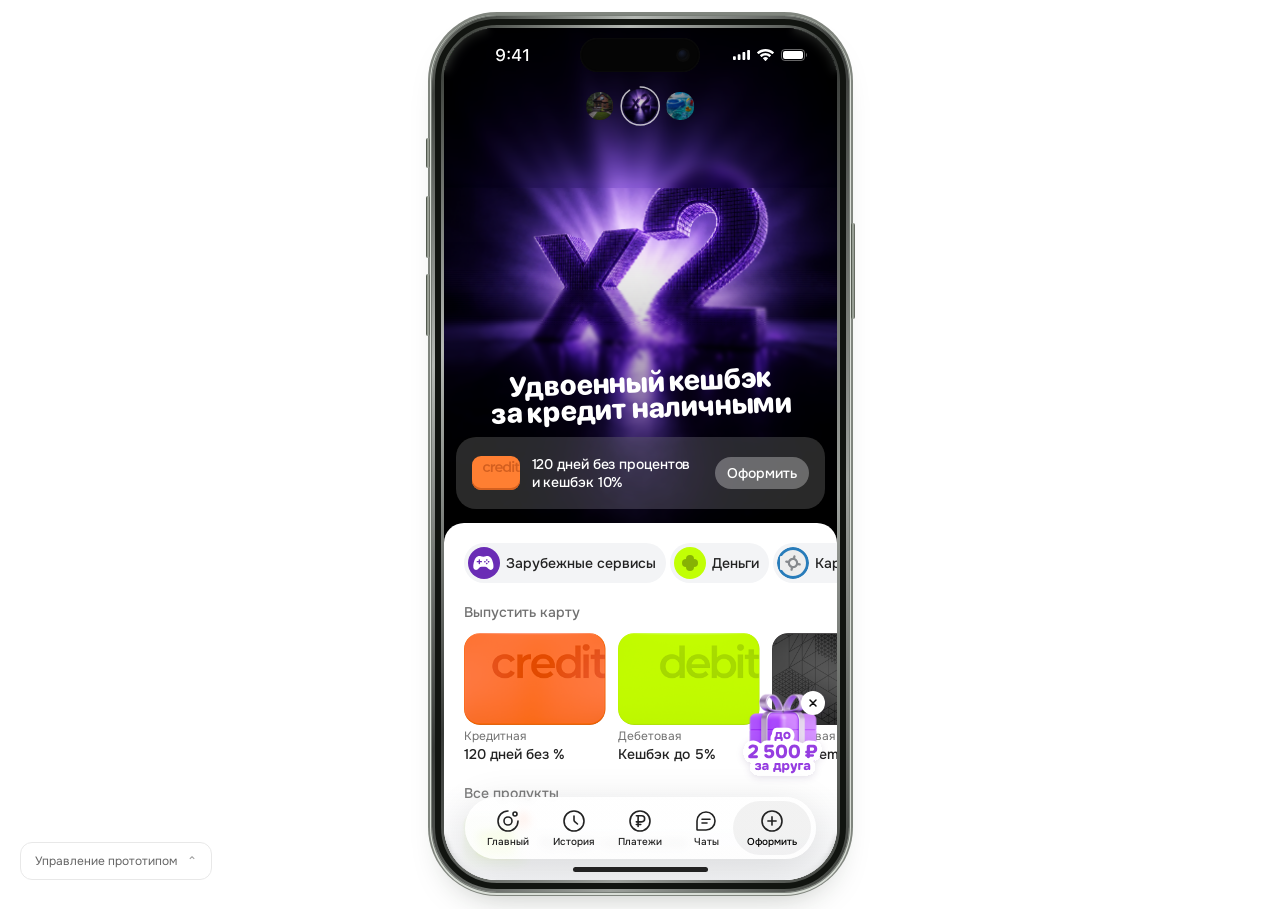
==== index.html @ 54042a6f "Добавлены настройки отображения и режим просмотра на телефоне" ====
<!doctype html><html lang="ru"><head><meta charset="utf-8"><meta name="viewport" content="width=device-width,initial-scale=1,viewport-fit=cover"><meta name="theme-color" content="#ffffff"><title>ОТП · Витрина в iPhone</title><meta name="description" content="Интерактивный прототип витрины ОТП: три оффера, убывающий таймер и прокрутка в мокапе iPhone."><link rel="icon" href="assets/0875b053-18e4-4f7f-82a3-59920434768f.svg"><link rel="preload" href="assets/Onest.ttf" as="font" type="font/ttf" crossorigin><link rel="preload" href="assets/bb371bb5-2165-461d-8436-055c3fb9b06c.png" as="image"><link rel="stylesheet" href="style.css"><link rel="stylesheet" href="refinements.css"><link rel="stylesheet" href="browser-comments.css"><link rel="stylesheet" href="review-v4.css"><script src="app.js" defer></script></head><body>

<main class="stage"><div class="device-wrap" id="deviceWrap"><div class="iphone" id="iphone"><div class="hardware-button mute"></div><div class="hardware-button volume-up"></div><div class="hardware-button volume-down"></div><div class="hardware-button power"></div><div class="screen" id="screen"><div class="scroll-area" id="scrollArea" tabindex="0" aria-label="Прокручиваемая витрина продуктов"><div class="content"><section class="hero" id="hero" aria-label="Предложения банка" aria-roledescription="карусель"><article class="hero-slide active" data-slide="0" aria-hidden="false"><div class="hero-background hero-background-0"><div class="hero-photo"><img src="assets/b393f218-53ee-4f71-a932-3817d0be4e1c.png" class="" style="object-fit:cover;width:100%;height:100%" alt="" draggable="false"><img src="assets/ecffbd21-2731-47af-ba50-4e103d264dde.png" class="" style="width:103.06%;height:118.16%;left:-1.53%;top:-23.47%" alt="" draggable="false"><img src="assets/8cc723ce-2a42-468f-bbab-6419215a247a.png" class="" style="width:100.03%;height:107.53%;left:0;top:-12.33%" alt="" draggable="false"><img src="assets/bb371bb5-2165-461d-8436-055c3fb9b06c.png" class="" style="width:99.85%;height:102.93%;left:.07%;top:-6.1%" alt="" draggable="false"></div><div class="hero-shade-top progressive-blur" aria-hidden="true"><span class="blur-plane" style="--blur:0px;--blur-mask:linear-gradient(to bottom,transparent 7.9706324099999994%,#000 8.210632409999999%,#000 8.613232809687501%,transparent 8.8532328096875%)"></span><span class="blur-plane" style="--blur:0.06451612903225806px;--blur-mask:linear-gradient(to bottom,transparent 8.613232809687501%,#000 8.8532328096875%,#000 9.255833209375%,transparent 9.495833209374998%)"></span><span class="blur-plane" style="--blur:0.12903225806451613px;--blur-mask:linear-gradient(to bottom,transparent 9.255833209375%,#000 9.495833209374998%,#000 9.8984336090625%,transparent 10.1384336090625%)"></span><span class="blur-plane" style="--blur:0.1935483870967742px;--blur-mask:linear-gradient(to bottom,transparent 9.8984336090625%,#000 10.1384336090625%,#000 10.541034008750001%,transparent 10.78103400875%)"></span><span class="blur-plane" style="--blur:0.25806451612903225px;--blur-mask:linear-gradient(to bottom,transparent 10.541034008750001%,#000 10.78103400875%,#000 11.1836344084375%,transparent 11.423634408437499%)"></span><span class="blur-plane" style="--blur:0.3225806451612903px;--blur-mask:linear-gradient(to bottom,transparent 11.1836344084375%,#000 11.423634408437499%,#000 11.826234808125001%,transparent 12.066234808125%)"></span><span class="blur-plane" style="--blur:0.3870967741935484px;--blur-mask:linear-gradient(to bottom,transparent 11.826234808125001%,#000 12.066234808125%,#000 12.4688352078125%,transparent 12.708835207812498%)"></span><span class="blur-plane" style="--blur:0.45161290322580644px;--blur-mask:linear-gradient(to bottom,transparent 12.4688352078125%,#000 12.708835207812498%,#000 13.1114356075%,transparent 13.3514356075%)"></span><span class="blur-plane" style="--blur:0.5161290322580645px;--blur-mask:linear-gradient(to bottom,transparent 13.1114356075%,#000 13.3514356075%,#000 13.754036007187501%,transparent 13.9940360071875%)"></span><span class="blur-plane" style="--blur:0.5806451612903226px;--blur-mask:linear-gradient(to bottom,transparent 13.754036007187501%,#000 13.9940360071875%,#000 14.396636406875%,transparent 14.636636406874999%)"></span><span class="blur-plane" style="--blur:0.6451612903225806px;--blur-mask:linear-gradient(to bottom,transparent 14.396636406875%,#000 14.636636406874999%,#000 15.0392368065625%,transparent 15.279236806562498%)"></span><span class="blur-plane" style="--blur:0.7096774193548387px;--blur-mask:linear-gradient(to bottom,transparent 15.0392368065625%,#000 15.279236806562498%,#000 15.681837206250004%,transparent 15.921837206250002%)"></span><span class="blur-plane" style="--blur:0.7741935483870968px;--blur-mask:linear-gradient(to bottom,transparent 15.681837206250004%,#000 15.921837206250002%,#000 16.3244376059375%,transparent 16.564437605937503%)"></span><span class="blur-plane" style="--blur:0.8387096774193549px;--blur-mask:linear-gradient(to bottom,transparent 16.3244376059375%,#000 16.564437605937503%,#000 16.967038005625%,transparent 17.207038005625%)"></span><span class="blur-plane" style="--blur:0.9032258064516129px;--blur-mask:linear-gradient(to bottom,transparent 16.967038005625%,#000 17.207038005625%,#000 17.6096384053125%,transparent 17.8496384053125%)"></span><span class="blur-plane" style="--blur:0.967741935483871px;--blur-mask:linear-gradient(to bottom,transparent 17.6096384053125%,#000 17.8496384053125%,#000 18.252238805%,transparent 18.492238805000003%)"></span><span class="blur-plane" style="--blur:1.032258064516129px;--blur-mask:linear-gradient(to bottom,transparent 18.252238805%,#000 18.492238805000003%,#000 18.8948392046875%,transparent 19.134839204687502%)"></span><span class="blur-plane" style="--blur:1.096774193548387px;--blur-mask:linear-gradient(to bottom,transparent 18.8948392046875%,#000 19.134839204687502%,#000 19.537439604375%,transparent 19.777439604375%)"></span><span class="blur-plane" style="--blur:1.1612903225806452px;--blur-mask:linear-gradient(to bottom,transparent 19.537439604375%,#000 19.777439604375%,#000 20.180040004062498%,transparent 20.4200400040625%)"></span><span class="blur-plane" style="--blur:1.2258064516129032px;--blur-mask:linear-gradient(to bottom,transparent 20.180040004062498%,#000 20.4200400040625%,#000 20.82264040375%,transparent 21.062640403750002%)"></span><span class="blur-plane" style="--blur:1.2903225806451613px;--blur-mask:linear-gradient(to bottom,transparent 20.82264040375%,#000 21.062640403750002%,#000 21.4652408034375%,transparent 21.7052408034375%)"></span><span class="blur-plane" style="--blur:1.3548387096774193px;--blur-mask:linear-gradient(to bottom,transparent 21.4652408034375%,#000 21.7052408034375%,#000 22.107841203125%,transparent 22.347841203125%)"></span><span class="blur-plane" style="--blur:1.4193548387096775px;--blur-mask:linear-gradient(to bottom,transparent 22.107841203125%,#000 22.347841203125%,#000 22.7504416028125%,transparent 22.990441602812503%)"></span><span class="blur-plane" style="--blur:1.4838709677419355px;--blur-mask:linear-gradient(to bottom,transparent 22.7504416028125%,#000 22.990441602812503%,#000 23.3930420025%,transparent 23.6330420025%)"></span><span class="blur-plane" style="--blur:1.5483870967741935px;--blur-mask:linear-gradient(to bottom,transparent 23.3930420025%,#000 23.6330420025%,#000 24.0356424021875%,transparent 24.2756424021875%)"></span><span class="blur-plane" style="--blur:1.6129032258064515px;--blur-mask:linear-gradient(to bottom,transparent 24.0356424021875%,#000 24.2756424021875%,#000 24.678242801875%,transparent 24.918242801875003%)"></span><span class="blur-plane" style="--blur:1.6774193548387097px;--blur-mask:linear-gradient(to bottom,transparent 24.678242801875%,#000 24.918242801875003%,#000 25.3208432015625%,transparent 25.560843201562502%)"></span><span class="blur-plane" style="--blur:1.7419354838709677px;--blur-mask:linear-gradient(to bottom,transparent 25.3208432015625%,#000 25.560843201562502%,#000 25.96344360125%,transparent 26.20344360125%)"></span><span class="blur-plane" style="--blur:1.8064516129032258px;--blur-mask:linear-gradient(to bottom,transparent 25.96344360125%,#000 26.20344360125%,#000 26.606044000937498%,transparent 26.8460440009375%)"></span><span class="blur-plane" style="--blur:1.8709677419354838px;--blur-mask:linear-gradient(to bottom,transparent 26.606044000937498%,#000 26.8460440009375%,#000 27.248644400625%,transparent 27.488644400625002%)"></span><span class="blur-plane" style="--blur:1.935483870967742px;--blur-mask:linear-gradient(to bottom,transparent 27.248644400625%,#000 27.488644400625002%,#000 27.8912448003125%,transparent 28.1312448003125%)"></span><span class="blur-plane" style="--blur:2px;--blur-mask:linear-gradient(to bottom,transparent 27.8912448003125%,#000 28.1312448003125%,#000 99.88%,#000 100%)"></span><span class="blur-tint"></span></div><div class="hero-shade-bottom progressive-blur" aria-hidden="true"><span class="blur-plane" style="--blur:0px;--blur-mask:linear-gradient(to bottom,transparent 7.9706324099999994%,#000 8.210632409999999%,#000 8.613232809687501%,transparent 8.8532328096875%)"></span><span class="blur-plane" style="--blur:0.06451612903225806px;--blur-mask:linear-gradient(to bottom,transparent 8.613232809687501%,#000 8.8532328096875%,#000 9.255833209375%,transparent 9.495833209374998%)"></span><span class="blur-plane" style="--blur:0.12903225806451613px;--blur-mask:linear-gradient(to bottom,transparent 9.255833209375%,#000 9.495833209374998%,#000 9.8984336090625%,transparent 10.1384336090625%)"></span><span class="blur-plane" style="--blur:0.1935483870967742px;--blur-mask:linear-gradient(to bottom,transparent 9.8984336090625%,#000 10.1384336090625%,#000 10.541034008750001%,transparent 10.78103400875%)"></span><span class="blur-plane" style="--blur:0.25806451612903225px;--blur-mask:linear-gradient(to bottom,transparent 10.541034008750001%,#000 10.78103400875%,#000 11.1836344084375%,transparent 11.423634408437499%)"></span><span class="blur-plane" style="--blur:0.3225806451612903px;--blur-mask:linear-gradient(to bottom,transparent 11.1836344084375%,#000 11.423634408437499%,#000 11.826234808125001%,transparent 12.066234808125%)"></span><span class="blur-plane" style="--blur:0.3870967741935484px;--blur-mask:linear-gradient(to bottom,transparent 11.826234808125001%,#000 12.066234808125%,#000 12.4688352078125%,transparent 12.708835207812498%)"></span><span class="blur-plane" style="--blur:0.45161290322580644px;--blur-mask:linear-gradient(to bottom,transparent 12.4688352078125%,#000 12.708835207812498%,#000 13.1114356075%,transparent 13.3514356075%)"></span><span class="blur-plane" style="--blur:0.5161290322580645px;--blur-mask:linear-gradient(to bottom,transparent 13.1114356075%,#000 13.3514356075%,#000 13.754036007187501%,transparent 13.9940360071875%)"></span><span class="blur-plane" style="--blur:0.5806451612903226px;--blur-mask:linear-gradient(to bottom,transparent 13.754036007187501%,#000 13.9940360071875%,#000 14.396636406875%,transparent 14.636636406874999%)"></span><span class="blur-plane" style="--blur:0.6451612903225806px;--blur-mask:linear-gradient(to bottom,transparent 14.396636406875%,#000 14.636636406874999%,#000 15.0392368065625%,transparent 15.279236806562498%)"></span><span class="blur-plane" style="--blur:0.7096774193548387px;--blur-mask:linear-gradient(to bottom,transparent 15.0392368065625%,#000 15.279236806562498%,#000 15.681837206250004%,transparent 15.921837206250002%)"></span><span class="blur-plane" style="--blur:0.7741935483870968px;--blur-mask:linear-gradient(to bottom,transparent 15.681837206250004%,#000 15.921837206250002%,#000 16.3244376059375%,transparent 16.564437605937503%)"></span><span class="blur-plane" style="--blur:0.8387096774193549px;--blur-mask:linear-gradient(to bottom,transparent 16.3244376059375%,#000 16.564437605937503%,#000 16.967038005625%,transparent 17.207038005625%)"></span><span class="blur-plane" style="--blur:0.9032258064516129px;--blur-mask:linear-gradient(to bottom,transparent 16.967038005625%,#000 17.207038005625%,#000 17.6096384053125%,transparent 17.8496384053125%)"></span><span class="blur-plane" style="--blur:0.967741935483871px;--blur-mask:linear-gradient(to bottom,transparent 17.6096384053125%,#000 17.8496384053125%,#000 18.252238805%,transparent 18.492238805000003%)"></span><span class="blur-plane" style="--blur:1.032258064516129px;--blur-mask:linear-gradient(to bottom,transparent 18.252238805%,#000 18.492238805000003%,#000 18.8948392046875%,transparent 19.134839204687502%)"></span><span class="blur-plane" style="--blur:1.096774193548387px;--blur-mask:linear-gradient(to bottom,transparent 18.8948392046875%,#000 19.134839204687502%,#000 19.537439604375%,transparent 19.777439604375%)"></span><span class="blur-plane" style="--blur:1.1612903225806452px;--blur-mask:linear-gradient(to bottom,transparent 19.537439604375%,#000 19.777439604375%,#000 20.180040004062498%,transparent 20.4200400040625%)"></span><span class="blur-plane" style="--blur:1.2258064516129032px;--blur-mask:linear-gradient(to bottom,transparent 20.180040004062498%,#000 20.4200400040625%,#000 20.82264040375%,transparent 21.062640403750002%)"></span><span class="blur-plane" style="--blur:1.2903225806451613px;--blur-mask:linear-gradient(to bottom,transparent 20.82264040375%,#000 21.062640403750002%,#000 21.4652408034375%,transparent 21.7052408034375%)"></span><span class="blur-plane" style="--blur:1.3548387096774193px;--blur-mask:linear-gradient(to bottom,transparent 21.4652408034375%,#000 21.7052408034375%,#000 22.107841203125%,transparent 22.347841203125%)"></span><span class="blur-plane" style="--blur:1.4193548387096775px;--blur-mask:linear-gradient(to bottom,transparent 22.107841203125%,#000 22.347841203125%,#000 22.7504416028125%,transparent 22.990441602812503%)"></span><span class="blur-plane" style="--blur:1.4838709677419355px;--blur-mask:linear-gradient(to bottom,transparent 22.7504416028125%,#000 22.990441602812503%,#000 23.3930420025%,transparent 23.6330420025%)"></span><span class="blur-plane" style="--blur:1.5483870967741935px;--blur-mask:linear-gradient(to bottom,transparent 23.3930420025%,#000 23.6330420025%,#000 24.0356424021875%,transparent 24.2756424021875%)"></span><span class="blur-plane" style="--blur:1.6129032258064515px;--blur-mask:linear-gradient(to bottom,transparent 24.0356424021875%,#000 24.2756424021875%,#000 24.678242801875%,transparent 24.918242801875003%)"></span><span class="blur-plane" style="--blur:1.6774193548387097px;--blur-mask:linear-gradient(to bottom,transparent 24.678242801875%,#000 24.918242801875003%,#000 25.3208432015625%,transparent 25.560843201562502%)"></span><span class="blur-plane" style="--blur:1.7419354838709677px;--blur-mask:linear-gradient(to bottom,transparent 25.3208432015625%,#000 25.560843201562502%,#000 25.96344360125%,transparent 26.20344360125%)"></span><span class="blur-plane" style="--blur:1.8064516129032258px;--blur-mask:linear-gradient(to bottom,transparent 25.96344360125%,#000 26.20344360125%,#000 26.606044000937498%,transparent 26.8460440009375%)"></span><span class="blur-plane" style="--blur:1.8709677419354838px;--blur-mask:linear-gradient(to bottom,transparent 26.606044000937498%,#000 26.8460440009375%,#000 27.248644400625%,transparent 27.488644400625002%)"></span><span class="blur-plane" style="--blur:1.935483870967742px;--blur-mask:linear-gradient(to bottom,transparent 27.248644400625%,#000 27.488644400625002%,#000 27.8912448003125%,transparent 28.1312448003125%)"></span><span class="blur-plane" style="--blur:2px;--blur-mask:linear-gradient(to bottom,transparent 27.8912448003125%,#000 28.1312448003125%,#000 99.88%,#000 100%)"></span><span class="blur-tint"></span></div></div><h1 class="hero-title ">Удвоенный кешбэк<br>за кредит наличными</h1><div class="offer"><div class="mini-card credit"><img src="assets/895dabc1-5e11-40d1-8896-a55e5b17b1a6.svg" class="" style="" alt="" draggable="false"></div><p>120 дней без процентов<br>и кешбэк 10%</p><button class="button offer-cta" data-action="offer" data-offer="0">Оформить</button></div></article><article class="hero-slide " data-slide="1" aria-hidden="true"><div class="hero-background hero-background-1"><div class="hero-photo"><img src="assets/b393f218-53ee-4f71-a932-3817d0be4e1c.png" class="" style="object-fit:cover;width:100%;height:100%" alt="" draggable="false"><img src="assets/ecffbd21-2731-47af-ba50-4e103d264dde.png" class="" style="width:103.06%;height:141.75%;left:-1.53%;top:-20.73%" alt="" draggable="false"></div><div class="hero-shade-top progressive-blur" aria-hidden="true"><span class="blur-plane" style="--blur:0px;--blur-mask:linear-gradient(to bottom,transparent 7.9706324099999994%,#000 8.210632409999999%,#000 8.613232809687501%,transparent 8.8532328096875%)"></span><span class="blur-plane" style="--blur:0.06451612903225806px;--blur-mask:linear-gradient(to bottom,transparent 8.613232809687501%,#000 8.8532328096875%,#000 9.255833209375%,transparent 9.495833209374998%)"></span><span class="blur-plane" style="--blur:0.12903225806451613px;--blur-mask:linear-gradient(to bottom,transparent 9.255833209375%,#000 9.495833209374998%,#000 9.8984336090625%,transparent 10.1384336090625%)"></span><span class="blur-plane" style="--blur:0.1935483870967742px;--blur-mask:linear-gradient(to bottom,transparent 9.8984336090625%,#000 10.1384336090625%,#000 10.541034008750001%,transparent 10.78103400875%)"></span><span class="blur-plane" style="--blur:0.25806451612903225px;--blur-mask:linear-gradient(to bottom,transparent 10.541034008750001%,#000 10.78103400875%,#000 11.1836344084375%,transparent 11.423634408437499%)"></span><span class="blur-plane" style="--blur:0.3225806451612903px;--blur-mask:linear-gradient(to bottom,transparent 11.1836344084375%,#000 11.423634408437499%,#000 11.826234808125001%,transparent 12.066234808125%)"></span><span class="blur-plane" style="--blur:0.3870967741935484px;--blur-mask:linear-gradient(to bottom,transparent 11.826234808125001%,#000 12.066234808125%,#000 12.4688352078125%,transparent 12.708835207812498%)"></span><span class="blur-plane" style="--blur:0.45161290322580644px;--blur-mask:linear-gradient(to bottom,transparent 12.4688352078125%,#000 12.708835207812498%,#000 13.1114356075%,transparent 13.3514356075%)"></span><span class="blur-plane" style="--blur:0.5161290322580645px;--blur-mask:linear-gradient(to bottom,transparent 13.1114356075%,#000 13.3514356075%,#000 13.754036007187501%,transparent 13.9940360071875%)"></span><span class="blur-plane" style="--blur:0.5806451612903226px;--blur-mask:linear-gradient(to bottom,transparent 13.754036007187501%,#000 13.9940360071875%,#000 14.396636406875%,transparent 14.636636406874999%)"></span><span class="blur-plane" style="--blur:0.6451612903225806px;--blur-mask:linear-gradient(to bottom,transparent 14.396636406875%,#000 14.636636406874999%,#000 15.0392368065625%,transparent 15.279236806562498%)"></span><span class="blur-plane" style="--blur:0.7096774193548387px;--blur-mask:linear-gradient(to bottom,transparent 15.0392368065625%,#000 15.279236806562498%,#000 15.681837206250004%,transparent 15.921837206250002%)"></span><span class="blur-plane" style="--blur:0.7741935483870968px;--blur-mask:linear-gradient(to bottom,transparent 15.681837206250004%,#000 15.921837206250002%,#000 16.3244376059375%,transparent 16.564437605937503%)"></span><span class="blur-plane" style="--blur:0.8387096774193549px;--blur-mask:linear-gradient(to bottom,transparent 16.3244376059375%,#000 16.564437605937503%,#000 16.967038005625%,transparent 17.207038005625%)"></span><span class="blur-plane" style="--blur:0.9032258064516129px;--blur-mask:linear-gradient(to bottom,transparent 16.967038005625%,#000 17.207038005625%,#000 17.6096384053125%,transparent 17.8496384053125%)"></span><span class="blur-plane" style="--blur:0.967741935483871px;--blur-mask:linear-gradient(to bottom,transparent 17.6096384053125%,#000 17.8496384053125%,#000 18.252238805%,transparent 18.492238805000003%)"></span><span class="blur-plane" style="--blur:1.032258064516129px;--blur-mask:linear-gradient(to bottom,transparent 18.252238805%,#000 18.492238805000003%,#000 18.8948392046875%,transparent 19.134839204687502%)"></span><span class="blur-plane" style="--blur:1.096774193548387px;--blur-mask:linear-gradient(to bottom,transparent 18.8948392046875%,#000 19.134839204687502%,#000 19.537439604375%,transparent 19.777439604375%)"></span><span class="blur-plane" style="--blur:1.1612903225806452px;--blur-mask:linear-gradient(to bottom,transparent 19.537439604375%,#000 19.777439604375%,#000 20.180040004062498%,transparent 20.4200400040625%)"></span><span class="blur-plane" style="--blur:1.2258064516129032px;--blur-mask:linear-gradient(to bottom,transparent 20.180040004062498%,#000 20.4200400040625%,#000 20.82264040375%,transparent 21.062640403750002%)"></span><span class="blur-plane" style="--blur:1.2903225806451613px;--blur-mask:linear-gradient(to bottom,transparent 20.82264040375%,#000 21.062640403750002%,#000 21.4652408034375%,transparent 21.7052408034375%)"></span><span class="blur-plane" style="--blur:1.3548387096774193px;--blur-mask:linear-gradient(to bottom,transparent 21.4652408034375%,#000 21.7052408034375%,#000 22.107841203125%,transparent 22.347841203125%)"></span><span class="blur-plane" style="--blur:1.4193548387096775px;--blur-mask:linear-gradient(to bottom,transparent 22.107841203125%,#000 22.347841203125%,#000 22.7504416028125%,transparent 22.990441602812503%)"></span><span class="blur-plane" style="--blur:1.4838709677419355px;--blur-mask:linear-gradient(to bottom,transparent 22.7504416028125%,#000 22.990441602812503%,#000 23.3930420025%,transparent 23.6330420025%)"></span><span class="blur-plane" style="--blur:1.5483870967741935px;--blur-mask:linear-gradient(to bottom,transparent 23.3930420025%,#000 23.6330420025%,#000 24.0356424021875%,transparent 24.2756424021875%)"></span><span class="blur-plane" style="--blur:1.6129032258064515px;--blur-mask:linear-gradient(to bottom,transparent 24.0356424021875%,#000 24.2756424021875%,#000 24.678242801875%,transparent 24.918242801875003%)"></span><span class="blur-plane" style="--blur:1.6774193548387097px;--blur-mask:linear-gradient(to bottom,transparent 24.678242801875%,#000 24.918242801875003%,#000 25.3208432015625%,transparent 25.560843201562502%)"></span><span class="blur-plane" style="--blur:1.7419354838709677px;--blur-mask:linear-gradient(to bottom,transparent 25.3208432015625%,#000 25.560843201562502%,#000 25.96344360125%,transparent 26.20344360125%)"></span><span class="blur-plane" style="--blur:1.8064516129032258px;--blur-mask:linear-gradient(to bottom,transparent 25.96344360125%,#000 26.20344360125%,#000 26.606044000937498%,transparent 26.8460440009375%)"></span><span class="blur-plane" style="--blur:1.8709677419354838px;--blur-mask:linear-gradient(to bottom,transparent 26.606044000937498%,#000 26.8460440009375%,#000 27.248644400625%,transparent 27.488644400625002%)"></span><span class="blur-plane" style="--blur:1.935483870967742px;--blur-mask:linear-gradient(to bottom,transparent 27.248644400625%,#000 27.488644400625002%,#000 27.8912448003125%,transparent 28.1312448003125%)"></span><span class="blur-plane" style="--blur:2px;--blur-mask:linear-gradient(to bottom,transparent 27.8912448003125%,#000 28.1312448003125%,#000 99.88%,#000 100%)"></span><span class="blur-tint"></span></div><div class="hero-shade-bottom progressive-blur" aria-hidden="true"><span class="blur-plane" style="--blur:0px;--blur-mask:linear-gradient(to bottom,transparent 7.9706324099999994%,#000 8.210632409999999%,#000 8.613232809687501%,transparent 8.8532328096875%)"></span><span class="blur-plane" style="--blur:0.06451612903225806px;--blur-mask:linear-gradient(to bottom,transparent 8.613232809687501%,#000 8.8532328096875%,#000 9.255833209375%,transparent 9.495833209374998%)"></span><span class="blur-plane" style="--blur:0.12903225806451613px;--blur-mask:linear-gradient(to bottom,transparent 9.255833209375%,#000 9.495833209374998%,#000 9.8984336090625%,transparent 10.1384336090625%)"></span><span class="blur-plane" style="--blur:0.1935483870967742px;--blur-mask:linear-gradient(to bottom,transparent 9.8984336090625%,#000 10.1384336090625%,#000 10.541034008750001%,transparent 10.78103400875%)"></span><span class="blur-plane" style="--blur:0.25806451612903225px;--blur-mask:linear-gradient(to bottom,transparent 10.541034008750001%,#000 10.78103400875%,#000 11.1836344084375%,transparent 11.423634408437499%)"></span><span class="blur-plane" style="--blur:0.3225806451612903px;--blur-mask:linear-gradient(to bottom,transparent 11.1836344084375%,#000 11.423634408437499%,#000 11.826234808125001%,transparent 12.066234808125%)"></span><span class="blur-plane" style="--blur:0.3870967741935484px;--blur-mask:linear-gradient(to bottom,transparent 11.826234808125001%,#000 12.066234808125%,#000 12.4688352078125%,transparent 12.708835207812498%)"></span><span class="blur-plane" style="--blur:0.45161290322580644px;--blur-mask:linear-gradient(to bottom,transparent 12.4688352078125%,#000 12.708835207812498%,#000 13.1114356075%,transparent 13.3514356075%)"></span><span class="blur-plane" style="--blur:0.5161290322580645px;--blur-mask:linear-gradient(to bottom,transparent 13.1114356075%,#000 13.3514356075%,#000 13.754036007187501%,transparent 13.9940360071875%)"></span><span class="blur-plane" style="--blur:0.5806451612903226px;--blur-mask:linear-gradient(to bottom,transparent 13.754036007187501%,#000 13.9940360071875%,#000 14.396636406875%,transparent 14.636636406874999%)"></span><span class="blur-plane" style="--blur:0.6451612903225806px;--blur-mask:linear-gradient(to bottom,transparent 14.396636406875%,#000 14.636636406874999%,#000 15.0392368065625%,transparent 15.279236806562498%)"></span><span class="blur-plane" style="--blur:0.7096774193548387px;--blur-mask:linear-gradient(to bottom,transparent 15.0392368065625%,#000 15.279236806562498%,#000 15.681837206250004%,transparent 15.921837206250002%)"></span><span class="blur-plane" style="--blur:0.7741935483870968px;--blur-mask:linear-gradient(to bottom,transparent 15.681837206250004%,#000 15.921837206250002%,#000 16.3244376059375%,transparent 16.564437605937503%)"></span><span class="blur-plane" style="--blur:0.8387096774193549px;--blur-mask:linear-gradient(to bottom,transparent 16.3244376059375%,#000 16.564437605937503%,#000 16.967038005625%,transparent 17.207038005625%)"></span><span class="blur-plane" style="--blur:0.9032258064516129px;--blur-mask:linear-gradient(to bottom,transparent 16.967038005625%,#000 17.207038005625%,#000 17.6096384053125%,transparent 17.8496384053125%)"></span><span class="blur-plane" style="--blur:0.967741935483871px;--blur-mask:linear-gradient(to bottom,transparent 17.6096384053125%,#000 17.8496384053125%,#000 18.252238805%,transparent 18.492238805000003%)"></span><span class="blur-plane" style="--blur:1.032258064516129px;--blur-mask:linear-gradient(to bottom,transparent 18.252238805%,#000 18.492238805000003%,#000 18.8948392046875%,transparent 19.134839204687502%)"></span><span class="blur-plane" style="--blur:1.096774193548387px;--blur-mask:linear-gradient(to bottom,transparent 18.8948392046875%,#000 19.134839204687502%,#000 19.537439604375%,transparent 19.777439604375%)"></span><span class="blur-plane" style="--blur:1.1612903225806452px;--blur-mask:linear-gradient(to bottom,transparent 19.537439604375%,#000 19.777439604375%,#000 20.180040004062498%,transparent 20.4200400040625%)"></span><span class="blur-plane" style="--blur:1.2258064516129032px;--blur-mask:linear-gradient(to bottom,transparent 20.180040004062498%,#000 20.4200400040625%,#000 20.82264040375%,transparent 21.062640403750002%)"></span><span class="blur-plane" style="--blur:1.2903225806451613px;--blur-mask:linear-gradient(to bottom,transparent 20.82264040375%,#000 21.062640403750002%,#000 21.4652408034375%,transparent 21.7052408034375%)"></span><span class="blur-plane" style="--blur:1.3548387096774193px;--blur-mask:linear-gradient(to bottom,transparent 21.4652408034375%,#000 21.7052408034375%,#000 22.107841203125%,transparent 22.347841203125%)"></span><span class="blur-plane" style="--blur:1.4193548387096775px;--blur-mask:linear-gradient(to bottom,transparent 22.107841203125%,#000 22.347841203125%,#000 22.7504416028125%,transparent 22.990441602812503%)"></span><span class="blur-plane" style="--blur:1.4838709677419355px;--blur-mask:linear-gradient(to bottom,transparent 22.7504416028125%,#000 22.990441602812503%,#000 23.3930420025%,transparent 23.6330420025%)"></span><span class="blur-plane" style="--blur:1.5483870967741935px;--blur-mask:linear-gradient(to bottom,transparent 23.3930420025%,#000 23.6330420025%,#000 24.0356424021875%,transparent 24.2756424021875%)"></span><span class="blur-plane" style="--blur:1.6129032258064515px;--blur-mask:linear-gradient(to bottom,transparent 24.0356424021875%,#000 24.2756424021875%,#000 24.678242801875%,transparent 24.918242801875003%)"></span><span class="blur-plane" style="--blur:1.6774193548387097px;--blur-mask:linear-gradient(to bottom,transparent 24.678242801875%,#000 24.918242801875003%,#000 25.3208432015625%,transparent 25.560843201562502%)"></span><span class="blur-plane" style="--blur:1.7419354838709677px;--blur-mask:linear-gradient(to bottom,transparent 25.3208432015625%,#000 25.560843201562502%,#000 25.96344360125%,transparent 26.20344360125%)"></span><span class="blur-plane" style="--blur:1.8064516129032258px;--blur-mask:linear-gradient(to bottom,transparent 25.96344360125%,#000 26.20344360125%,#000 26.606044000937498%,transparent 26.8460440009375%)"></span><span class="blur-plane" style="--blur:1.8709677419354838px;--blur-mask:linear-gradient(to bottom,transparent 26.606044000937498%,#000 26.8460440009375%,#000 27.248644400625%,transparent 27.488644400625002%)"></span><span class="blur-plane" style="--blur:1.935483870967742px;--blur-mask:linear-gradient(to bottom,transparent 27.248644400625%,#000 27.488644400625002%,#000 27.8912448003125%,transparent 28.1312448003125%)"></span><span class="blur-plane" style="--blur:2px;--blur-mask:linear-gradient(to bottom,transparent 27.8912448003125%,#000 28.1312448003125%,#000 99.88%,#000 100%)"></span><span class="blur-tint"></span></div></div><h1 class="hero-title small">Бесплатная карта с высоким<br>кешбэком на АЗС, ЖКХ</h1><div class="offer"><div class="mini-card debit"><img src="assets/a111b560-026e-42d0-a26d-7b52efb02e1c.svg" class="" style="" alt="" draggable="false"></div><p>Оформите карту<br>с кешбэком до 10%</p><button class="button offer-cta" data-action="offer" data-offer="1">Оформить</button></div></article><article class="hero-slide " data-slide="2" aria-hidden="true"><div class="hero-background hero-background-2"><div class="hero-photo"><img src="assets/b393f218-53ee-4f71-a932-3817d0be4e1c.png" class="" style="object-fit:cover;width:100%;height:100%" alt="" draggable="false"><img src="assets/ecffbd21-2731-47af-ba50-4e103d264dde.png" class="" style="width:103.06%;height:141.75%;left:-1.53%;top:-20.73%" alt="" draggable="false"><img src="assets/d3cbb8dc-2fab-49c9-a762-7bce7153653c.png" class="" style="width:119.51%;height:126.48%;left:-17.23%;top:-2.07%" alt="" draggable="false"></div><div class="hero-shade-top progressive-blur" aria-hidden="true"><span class="blur-plane" style="--blur:0px;--blur-mask:linear-gradient(to bottom,transparent 7.9706324099999994%,#000 8.210632409999999%,#000 8.613232809687501%,transparent 8.8532328096875%)"></span><span class="blur-plane" style="--blur:0.06451612903225806px;--blur-mask:linear-gradient(to bottom,transparent 8.613232809687501%,#000 8.8532328096875%,#000 9.255833209375%,transparent 9.495833209374998%)"></span><span class="blur-plane" style="--blur:0.12903225806451613px;--blur-mask:linear-gradient(to bottom,transparent 9.255833209375%,#000 9.495833209374998%,#000 9.8984336090625%,transparent 10.1384336090625%)"></span><span class="blur-plane" style="--blur:0.1935483870967742px;--blur-mask:linear-gradient(to bottom,transparent 9.8984336090625%,#000 10.1384336090625%,#000 10.541034008750001%,transparent 10.78103400875%)"></span><span class="blur-plane" style="--blur:0.25806451612903225px;--blur-mask:linear-gradient(to bottom,transparent 10.541034008750001%,#000 10.78103400875%,#000 11.1836344084375%,transparent 11.423634408437499%)"></span><span class="blur-plane" style="--blur:0.3225806451612903px;--blur-mask:linear-gradient(to bottom,transparent 11.1836344084375%,#000 11.423634408437499%,#000 11.826234808125001%,transparent 12.066234808125%)"></span><span class="blur-plane" style="--blur:0.3870967741935484px;--blur-mask:linear-gradient(to bottom,transparent 11.826234808125001%,#000 12.066234808125%,#000 12.4688352078125%,transparent 12.708835207812498%)"></span><span class="blur-plane" style="--blur:0.45161290322580644px;--blur-mask:linear-gradient(to bottom,transparent 12.4688352078125%,#000 12.708835207812498%,#000 13.1114356075%,transparent 13.3514356075%)"></span><span class="blur-plane" style="--blur:0.5161290322580645px;--blur-mask:linear-gradient(to bottom,transparent 13.1114356075%,#000 13.3514356075%,#000 13.754036007187501%,transparent 13.9940360071875%)"></span><span class="blur-plane" style="--blur:0.5806451612903226px;--blur-mask:linear-gradient(to bottom,transparent 13.754036007187501%,#000 13.9940360071875%,#000 14.396636406875%,transparent 14.636636406874999%)"></span><span class="blur-plane" style="--blur:0.6451612903225806px;--blur-mask:linear-gradient(to bottom,transparent 14.396636406875%,#000 14.636636406874999%,#000 15.0392368065625%,transparent 15.279236806562498%)"></span><span class="blur-plane" style="--blur:0.7096774193548387px;--blur-mask:linear-gradient(to bottom,transparent 15.0392368065625%,#000 15.279236806562498%,#000 15.681837206250004%,transparent 15.921837206250002%)"></span><span class="blur-plane" style="--blur:0.7741935483870968px;--blur-mask:linear-gradient(to bottom,transparent 15.681837206250004%,#000 15.921837206250002%,#000 16.3244376059375%,transparent 16.564437605937503%)"></span><span class="blur-plane" style="--blur:0.8387096774193549px;--blur-mask:linear-gradient(to bottom,transparent 16.3244376059375%,#000 16.564437605937503%,#000 16.967038005625%,transparent 17.207038005625%)"></span><span class="blur-plane" style="--blur:0.9032258064516129px;--blur-mask:linear-gradient(to bottom,transparent 16.967038005625%,#000 17.207038005625%,#000 17.6096384053125%,transparent 17.8496384053125%)"></span><span class="blur-plane" style="--blur:0.967741935483871px;--blur-mask:linear-gradient(to bottom,transparent 17.6096384053125%,#000 17.8496384053125%,#000 18.252238805%,transparent 18.492238805000003%)"></span><span class="blur-plane" style="--blur:1.032258064516129px;--blur-mask:linear-gradient(to bottom,transparent 18.252238805%,#000 18.492238805000003%,#000 18.8948392046875%,transparent 19.134839204687502%)"></span><span class="blur-plane" style="--blur:1.096774193548387px;--blur-mask:linear-gradient(to bottom,transparent 18.8948392046875%,#000 19.134839204687502%,#000 19.537439604375%,transparent 19.777439604375%)"></span><span class="blur-plane" style="--blur:1.1612903225806452px;--blur-mask:linear-gradient(to bottom,transparent 19.537439604375%,#000 19.777439604375%,#000 20.180040004062498%,transparent 20.4200400040625%)"></span><span class="blur-plane" style="--blur:1.2258064516129032px;--blur-mask:linear-gradient(to bottom,transparent 20.180040004062498%,#000 20.4200400040625%,#000 20.82264040375%,transparent 21.062640403750002%)"></span><span class="blur-plane" style="--blur:1.2903225806451613px;--blur-mask:linear-gradient(to bottom,transparent 20.82264040375%,#000 21.062640403750002%,#000 21.4652408034375%,transparent 21.7052408034375%)"></span><span class="blur-plane" style="--blur:1.3548387096774193px;--blur-mask:linear-gradient(to bottom,transparent 21.4652408034375%,#000 21.7052408034375%,#000 22.107841203125%,transparent 22.347841203125%)"></span><span class="blur-plane" style="--blur:1.4193548387096775px;--blur-mask:linear-gradient(to bottom,transparent 22.107841203125%,#000 22.347841203125%,#000 22.7504416028125%,transparent 22.990441602812503%)"></span><span class="blur-plane" style="--blur:1.4838709677419355px;--blur-mask:linear-gradient(to bottom,transparent 22.7504416028125%,#000 22.990441602812503%,#000 23.3930420025%,transparent 23.6330420025%)"></span><span class="blur-plane" style="--blur:1.5483870967741935px;--blur-mask:linear-gradient(to bottom,transparent 23.3930420025%,#000 23.6330420025%,#000 24.0356424021875%,transparent 24.2756424021875%)"></span><span class="blur-plane" style="--blur:1.6129032258064515px;--blur-mask:linear-gradient(to bottom,transparent 24.0356424021875%,#000 24.2756424021875%,#000 24.678242801875%,transparent 24.918242801875003%)"></span><span class="blur-plane" style="--blur:1.6774193548387097px;--blur-mask:linear-gradient(to bottom,transparent 24.678242801875%,#000 24.918242801875003%,#000 25.3208432015625%,transparent 25.560843201562502%)"></span><span class="blur-plane" style="--blur:1.7419354838709677px;--blur-mask:linear-gradient(to bottom,transparent 25.3208432015625%,#000 25.560843201562502%,#000 25.96344360125%,transparent 26.20344360125%)"></span><span class="blur-plane" style="--blur:1.8064516129032258px;--blur-mask:linear-gradient(to bottom,transparent 25.96344360125%,#000 26.20344360125%,#000 26.606044000937498%,transparent 26.8460440009375%)"></span><span class="blur-plane" style="--blur:1.8709677419354838px;--blur-mask:linear-gradient(to bottom,transparent 26.606044000937498%,#000 26.8460440009375%,#000 27.248644400625%,transparent 27.488644400625002%)"></span><span class="blur-plane" style="--blur:1.935483870967742px;--blur-mask:linear-gradient(to bottom,transparent 27.248644400625%,#000 27.488644400625002%,#000 27.8912448003125%,transparent 28.1312448003125%)"></span><span class="blur-plane" style="--blur:2px;--blur-mask:linear-gradient(to bottom,transparent 27.8912448003125%,#000 28.1312448003125%,#000 99.88%,#000 100%)"></span><span class="blur-tint"></span></div><div class="hero-shade-bottom progressive-blur" aria-hidden="true"><span class="blur-plane" style="--blur:0px;--blur-mask:linear-gradient(to bottom,transparent 7.9706324099999994%,#000 8.210632409999999%,#000 8.613232809687501%,transparent 8.8532328096875%)"></span><span class="blur-plane" style="--blur:0.06451612903225806px;--blur-mask:linear-gradient(to bottom,transparent 8.613232809687501%,#000 8.8532328096875%,#000 9.255833209375%,transparent 9.495833209374998%)"></span><span class="blur-plane" style="--blur:0.12903225806451613px;--blur-mask:linear-gradient(to bottom,transparent 9.255833209375%,#000 9.495833209374998%,#000 9.8984336090625%,transparent 10.1384336090625%)"></span><span class="blur-plane" style="--blur:0.1935483870967742px;--blur-mask:linear-gradient(to bottom,transparent 9.8984336090625%,#000 10.1384336090625%,#000 10.541034008750001%,transparent 10.78103400875%)"></span><span class="blur-plane" style="--blur:0.25806451612903225px;--blur-mask:linear-gradient(to bottom,transparent 10.541034008750001%,#000 10.78103400875%,#000 11.1836344084375%,transparent 11.423634408437499%)"></span><span class="blur-plane" style="--blur:0.3225806451612903px;--blur-mask:linear-gradient(to bottom,transparent 11.1836344084375%,#000 11.423634408437499%,#000 11.826234808125001%,transparent 12.066234808125%)"></span><span class="blur-plane" style="--blur:0.3870967741935484px;--blur-mask:linear-gradient(to bottom,transparent 11.826234808125001%,#000 12.066234808125%,#000 12.4688352078125%,transparent 12.708835207812498%)"></span><span class="blur-plane" style="--blur:0.45161290322580644px;--blur-mask:linear-gradient(to bottom,transparent 12.4688352078125%,#000 12.708835207812498%,#000 13.1114356075%,transparent 13.3514356075%)"></span><span class="blur-plane" style="--blur:0.5161290322580645px;--blur-mask:linear-gradient(to bottom,transparent 13.1114356075%,#000 13.3514356075%,#000 13.754036007187501%,transparent 13.9940360071875%)"></span><span class="blur-plane" style="--blur:0.5806451612903226px;--blur-mask:linear-gradient(to bottom,transparent 13.754036007187501%,#000 13.9940360071875%,#000 14.396636406875%,transparent 14.636636406874999%)"></span><span class="blur-plane" style="--blur:0.6451612903225806px;--blur-mask:linear-gradient(to bottom,transparent 14.396636406875%,#000 14.636636406874999%,#000 15.0392368065625%,transparent 15.279236806562498%)"></span><span class="blur-plane" style="--blur:0.7096774193548387px;--blur-mask:linear-gradient(to bottom,transparent 15.0392368065625%,#000 15.279236806562498%,#000 15.681837206250004%,transparent 15.921837206250002%)"></span><span class="blur-plane" style="--blur:0.7741935483870968px;--blur-mask:linear-gradient(to bottom,transparent 15.681837206250004%,#000 15.921837206250002%,#000 16.3244376059375%,transparent 16.564437605937503%)"></span><span class="blur-plane" style="--blur:0.8387096774193549px;--blur-mask:linear-gradient(to bottom,transparent 16.3244376059375%,#000 16.564437605937503%,#000 16.967038005625%,transparent 17.207038005625%)"></span><span class="blur-plane" style="--blur:0.9032258064516129px;--blur-mask:linear-gradient(to bottom,transparent 16.967038005625%,#000 17.207038005625%,#000 17.6096384053125%,transparent 17.8496384053125%)"></span><span class="blur-plane" style="--blur:0.967741935483871px;--blur-mask:linear-gradient(to bottom,transparent 17.6096384053125%,#000 17.8496384053125%,#000 18.252238805%,transparent 18.492238805000003%)"></span><span class="blur-plane" style="--blur:1.032258064516129px;--blur-mask:linear-gradient(to bottom,transparent 18.252238805%,#000 18.492238805000003%,#000 18.8948392046875%,transparent 19.134839204687502%)"></span><span class="blur-plane" style="--blur:1.096774193548387px;--blur-mask:linear-gradient(to bottom,transparent 18.8948392046875%,#000 19.134839204687502%,#000 19.537439604375%,transparent 19.777439604375%)"></span><span class="blur-plane" style="--blur:1.1612903225806452px;--blur-mask:linear-gradient(to bottom,transparent 19.537439604375%,#000 19.777439604375%,#000 20.180040004062498%,transparent 20.4200400040625%)"></span><span class="blur-plane" style="--blur:1.2258064516129032px;--blur-mask:linear-gradient(to bottom,transparent 20.180040004062498%,#000 20.4200400040625%,#000 20.82264040375%,transparent 21.062640403750002%)"></span><span class="blur-plane" style="--blur:1.2903225806451613px;--blur-mask:linear-gradient(to bottom,transparent 20.82264040375%,#000 21.062640403750002%,#000 21.4652408034375%,transparent 21.7052408034375%)"></span><span class="blur-plane" style="--blur:1.3548387096774193px;--blur-mask:linear-gradient(to bottom,transparent 21.4652408034375%,#000 21.7052408034375%,#000 22.107841203125%,transparent 22.347841203125%)"></span><span class="blur-plane" style="--blur:1.4193548387096775px;--blur-mask:linear-gradient(to bottom,transparent 22.107841203125%,#000 22.347841203125%,#000 22.7504416028125%,transparent 22.990441602812503%)"></span><span class="blur-plane" style="--blur:1.4838709677419355px;--blur-mask:linear-gradient(to bottom,transparent 22.7504416028125%,#000 22.990441602812503%,#000 23.3930420025%,transparent 23.6330420025%)"></span><span class="blur-plane" style="--blur:1.5483870967741935px;--blur-mask:linear-gradient(to bottom,transparent 23.3930420025%,#000 23.6330420025%,#000 24.0356424021875%,transparent 24.2756424021875%)"></span><span class="blur-plane" style="--blur:1.6129032258064515px;--blur-mask:linear-gradient(to bottom,transparent 24.0356424021875%,#000 24.2756424021875%,#000 24.678242801875%,transparent 24.918242801875003%)"></span><span class="blur-plane" style="--blur:1.6774193548387097px;--blur-mask:linear-gradient(to bottom,transparent 24.678242801875%,#000 24.918242801875003%,#000 25.3208432015625%,transparent 25.560843201562502%)"></span><span class="blur-plane" style="--blur:1.7419354838709677px;--blur-mask:linear-gradient(to bottom,transparent 25.3208432015625%,#000 25.560843201562502%,#000 25.96344360125%,transparent 26.20344360125%)"></span><span class="blur-plane" style="--blur:1.8064516129032258px;--blur-mask:linear-gradient(to bottom,transparent 25.96344360125%,#000 26.20344360125%,#000 26.606044000937498%,transparent 26.8460440009375%)"></span><span class="blur-plane" style="--blur:1.8709677419354838px;--blur-mask:linear-gradient(to bottom,transparent 26.606044000937498%,#000 26.8460440009375%,#000 27.248644400625%,transparent 27.488644400625002%)"></span><span class="blur-plane" style="--blur:1.935483870967742px;--blur-mask:linear-gradient(to bottom,transparent 27.248644400625%,#000 27.488644400625002%,#000 27.8912448003125%,transparent 28.1312448003125%)"></span><span class="blur-plane" style="--blur:2px;--blur-mask:linear-gradient(to bottom,transparent 27.8912448003125%,#000 28.1312448003125%,#000 99.88%,#000 100%)"></span><span class="blur-tint"></span></div></div><h1 class="hero-title small">Деньги на свой уголок<br>природы за пару минут</h1><div class="offer"><div class="mini-card house"><img src="assets/3f6e6db4-720a-4be4-8561-28d6fe9a99d6.png" class="" style="" alt="" draggable="false"></div><p>До 3 млн ₽ чтобы<br>сбежать от суеты</p><button class="button offer-cta" data-action="offer" data-offer="2">Оформить</button></div></article><div class="offer-navigation"><div class="thumbnails" id="thumbnails" aria-label="Переключение предложений"></div></div></section>
<section class="catalog" id="products"><nav class="chip-strip" aria-label="Категории продуктов"><button class="chip" data-scroll="services"><span class="foreign-service-icon"><img src="assets/151bcef9-cd73-4acf-a54f-e7855ae08db1.svg" class="" style="" alt="" draggable="false"></span><span>Зарубежные сервисы</span></button><button class="chip" data-scroll="products"><img src="assets/c85bd5a9-94f6-42d0-907d-1c30ee0b39a0.svg" class="icon " style="" alt="" draggable="false"><span>Деньги</span></button><button class="chip" data-scroll="cards"><img src="assets/eed44481-beca-4f6b-ad0e-643cf1621e88.svg" class="icon " style="" alt="" draggable="false"><span>Карты</span></button><button class="chip" data-scroll="benefits"><img src="assets/2257b391-c886-486d-b428-5380858d8bd5.svg" class="icon " style="" alt="" draggable="false"><span>Кешбэк</span></button><button class="chip" data-scroll="services"><span class="service-icon-stack"><span class="service-disc pet"><img src="assets/d7277643-4ba9-44db-9d47-e90f3c170d54.svg" class="" style="" alt="" draggable="false"></span><span class="service-disc sim"><img src="assets/103880b9-0599-496c-aeab-753f662cdd48.svg" class="" style="" alt="" draggable="false"></span><span class="service-disc legal"><img src="assets/7b01c40f-b2bc-406b-afa3-5d64203b2e25.svg" class="" style="" alt="" draggable="false"></span></span><span>Услуги</span></button></nav><section class="cards-block" id="cards"><h2 class="section-caption">Выпустить карту</h2><div class="card-strip"><button class="bank-card" data-detail="Кредитная карта"><div class="card-picture"><img src="assets/72781569-f3e7-445c-8034-423f6f756f5d.png" class="" style="" alt="" draggable="false"></div><span class="card-caption">Кредитная</span><strong>120 дней без %</strong></button><button class="bank-card" data-detail="Дебетовая карта"><div class="card-picture"><img src="assets/91073f84-a7d0-4ca4-9bb8-0c9ce85366fe.png" class="" style="" alt="" draggable="false"></div><span class="card-caption">Дебетовая</span><strong>Кешбэк до 5%</strong></button><button class="bank-card" data-detail="Дебетовая карта"><div class="card-picture"><img src="assets/232efc05-89e7-4097-863b-ea3012b83b29.png" class="" style="" alt="" draggable="false"></div><span class="card-caption">Дебетовая</span><strong>ОТП Premium</strong></button></div></section><section><h2 class="section-caption">Все продукты</h2><div class="product-list"><button class="product-row" data-detail="Кредит наличными"><span class="product-icon lime"><img src="assets/001c13eb-f4de-418b-a0da-e53a3bb709d2.svg" class="icon " style="" alt="" draggable="false"><img src="assets/71c8b78d-f60d-49b0-a908-d481d38151f2.svg" class="promo-badge" style="" alt="" draggable="false"></span><span>Кредит наличными</span></button><button class="product-row" data-detail="Вклады и счета"><span class="product-icon orange"><img src="assets/e6f96ec7-bcb1-4d79-a195-221704ce430f.svg" class="icon " style="" alt="" draggable="false"></span><span>Вклады и счета</span></button><button class="product-row" data-detail="Рефинансирование"><span class="product-icon blue"><img src="assets/250d52c9-4d9d-46dd-af65-6f6e97d4d17a.svg" class="icon " style="" alt="" draggable="false"></span><span>Рефинансирование</span></button><button class="product-row" data-detail="Экспресс-деньги"><span class="product-icon purple"><img src="assets/8a56b900-5fa9-4d91-a94e-f1629bc39370.svg" class="icon " style="" alt="" draggable="false"></span><span>Экспресс-деньги</span></button><button class="product-row" data-scroll="insurance"><span class="product-icon pink"><img src="assets/8bba7abe-c1b8-4409-bb69-9ba2d0c09efa.svg" class="icon " style="" alt="" draggable="false"></span><span>Страхование</span></button></div></section><button class="button neutral full" data-detail="Выбрать продукт">Выбрать продукт</button></section>
<section class="utilities" aria-label="Быстрые действия"><button class="utility-card " data-detail="Заказать доп.карту"><span>Заказать<br>доп.карту</span><img src="assets/b609a758-ae9b-4fa6-8e2a-55180eb16052.png" class="card-extra" style="" alt="" draggable="false"></button><button class="utility-card " data-detail="ОТП Стикер"><span>ОТП<br>Стикер</span><img src="assets/cbdf20b8-bf31-430d-a976-8aa78688d6ea.png" class="sticker" style="" alt="" draggable="false"></button><button class="utility-card atm-card" data-detail="Найти банкомат"><span>Найти<br>банкомат</span><div class="atm-art"><img src="assets/421c2c15-152d-4966-89e1-a66463e54585.png" class="" style="" alt="" draggable="false"></div></button></section>
<section class="benefits" id="benefits"><h2>Выгода</h2><div class="cashback"><div class="cashback-coin"><img src="assets/7169208f-0cae-43c2-94a1-6add930fd5cb.png" class="" style="" alt="" draggable="false"></div><div class="cashback-gradient progressive-blur" aria-hidden="true"><span class="blur-plane" style="--blur:0px;--blur-mask:linear-gradient(to bottom,transparent 0%,#000 0.12%,#000 3.005%,transparent 3.245%)"></span><span class="blur-plane" style="--blur:0.25806451612903225px;--blur-mask:linear-gradient(to bottom,transparent 3.005%,#000 3.245%,#000 6.13%,transparent 6.37%)"></span><span class="blur-plane" style="--blur:0.5161290322580645px;--blur-mask:linear-gradient(to bottom,transparent 6.13%,#000 6.37%,#000 9.255%,transparent 9.495%)"></span><span class="blur-plane" style="--blur:0.7741935483870968px;--blur-mask:linear-gradient(to bottom,transparent 9.255%,#000 9.495%,#000 12.38%,transparent 12.62%)"></span><span class="blur-plane" style="--blur:1.032258064516129px;--blur-mask:linear-gradient(to bottom,transparent 12.38%,#000 12.62%,#000 15.505%,transparent 15.745%)"></span><span class="blur-plane" style="--blur:1.2903225806451613px;--blur-mask:linear-gradient(to bottom,transparent 15.505%,#000 15.745%,#000 18.63%,transparent 18.87%)"></span><span class="blur-plane" style="--blur:1.5483870967741935px;--blur-mask:linear-gradient(to bottom,transparent 18.63%,#000 18.87%,#000 21.755%,transparent 21.995%)"></span><span class="blur-plane" style="--blur:1.8064516129032258px;--blur-mask:linear-gradient(to bottom,transparent 21.755%,#000 21.995%,#000 24.88%,transparent 25.12%)"></span><span class="blur-plane" style="--blur:2.064516129032258px;--blur-mask:linear-gradient(to bottom,transparent 24.88%,#000 25.12%,#000 28.005%,transparent 28.245%)"></span><span class="blur-plane" style="--blur:2.3225806451612905px;--blur-mask:linear-gradient(to bottom,transparent 28.005%,#000 28.245%,#000 31.13%,transparent 31.37%)"></span><span class="blur-plane" style="--blur:2.5806451612903225px;--blur-mask:linear-gradient(to bottom,transparent 31.13%,#000 31.37%,#000 34.255%,transparent 34.495%)"></span><span class="blur-plane" style="--blur:2.838709677419355px;--blur-mask:linear-gradient(to bottom,transparent 34.255%,#000 34.495%,#000 37.38%,transparent 37.62%)"></span><span class="blur-plane" style="--blur:3.096774193548387px;--blur-mask:linear-gradient(to bottom,transparent 37.38%,#000 37.62%,#000 40.505%,transparent 40.745%)"></span><span class="blur-plane" style="--blur:3.3548387096774195px;--blur-mask:linear-gradient(to bottom,transparent 40.505%,#000 40.745%,#000 43.63%,transparent 43.87%)"></span><span class="blur-plane" style="--blur:3.6129032258064515px;--blur-mask:linear-gradient(to bottom,transparent 43.63%,#000 43.87%,#000 46.755%,transparent 46.995%)"></span><span class="blur-plane" style="--blur:3.870967741935484px;--blur-mask:linear-gradient(to bottom,transparent 46.755%,#000 46.995%,#000 49.88%,transparent 50.12%)"></span><span class="blur-plane" style="--blur:4.129032258064516px;--blur-mask:linear-gradient(to bottom,transparent 49.88%,#000 50.12%,#000 53.005%,transparent 53.245%)"></span><span class="blur-plane" style="--blur:4.387096774193548px;--blur-mask:linear-gradient(to bottom,transparent 53.005%,#000 53.245%,#000 56.13%,transparent 56.37%)"></span><span class="blur-plane" style="--blur:4.645161290322581px;--blur-mask:linear-gradient(to bottom,transparent 56.13%,#000 56.37%,#000 59.255%,transparent 59.495%)"></span><span class="blur-plane" style="--blur:4.903225806451613px;--blur-mask:linear-gradient(to bottom,transparent 59.255%,#000 59.495%,#000 62.38%,transparent 62.62%)"></span><span class="blur-plane" style="--blur:5.161290322580645px;--blur-mask:linear-gradient(to bottom,transparent 62.38%,#000 62.62%,#000 65.505%,transparent 65.745%)"></span><span class="blur-plane" style="--blur:5.419354838709677px;--blur-mask:linear-gradient(to bottom,transparent 65.505%,#000 65.745%,#000 68.63%,transparent 68.87%)"></span><span class="blur-plane" style="--blur:5.67741935483871px;--blur-mask:linear-gradient(to bottom,transparent 68.63%,#000 68.87%,#000 71.755%,transparent 71.995%)"></span><span class="blur-plane" style="--blur:5.935483870967742px;--blur-mask:linear-gradient(to bottom,transparent 71.755%,#000 71.995%,#000 74.88%,transparent 75.12%)"></span><span class="blur-plane" style="--blur:6.193548387096774px;--blur-mask:linear-gradient(to bottom,transparent 74.88%,#000 75.12%,#000 78.005%,transparent 78.245%)"></span><span class="blur-plane" style="--blur:6.451612903225806px;--blur-mask:linear-gradient(to bottom,transparent 78.005%,#000 78.245%,#000 81.13%,transparent 81.37%)"></span><span class="blur-plane" style="--blur:6.709677419354839px;--blur-mask:linear-gradient(to bottom,transparent 81.13%,#000 81.37%,#000 84.255%,transparent 84.495%)"></span><span class="blur-plane" style="--blur:6.967741935483871px;--blur-mask:linear-gradient(to bottom,transparent 84.255%,#000 84.495%,#000 87.38%,transparent 87.62%)"></span><span class="blur-plane" style="--blur:7.225806451612903px;--blur-mask:linear-gradient(to bottom,transparent 87.38%,#000 87.62%,#000 90.505%,transparent 90.745%)"></span><span class="blur-plane" style="--blur:7.483870967741935px;--blur-mask:linear-gradient(to bottom,transparent 90.505%,#000 90.745%,#000 93.63%,transparent 93.87%)"></span><span class="blur-plane" style="--blur:7.741935483870968px;--blur-mask:linear-gradient(to bottom,transparent 93.63%,#000 93.87%,#000 96.755%,transparent 96.995%)"></span><span class="blur-plane" style="--blur:8px;--blur-mask:linear-gradient(to bottom,transparent 96.755%,#000 96.995%,#000 99.88%,#000 100%)"></span><span class="blur-tint"></span></div><p>Вы получили</p><div class="cashback-total">1 238₽<span class="earned">+ 472 <img src="assets/938564df-5ecd-4fde-bae2-d0e979b189a6.png" class="" style="" alt="" draggable="false"></span></div><div class="cashback-actions"><button class="button white orange-text" data-detail="Обменять кешбэк">Обменять</button><button class="button translucent" data-detail="Больше кешбэка">Больше кешбэка</button></div></div><div class="benefit-grid"><button class="benefit-card" data-detail="Кешбэк до 30%"><span class="store-logos"><img src="assets/573f13b3-b086-4fbb-99a2-be48eb9bf623.svg" class="icon " style="" alt="" draggable="false"><img src="assets/70ccfdb3-a1de-430c-9fe9-231155f47633.svg" class="icon " style="" alt="" draggable="false"><img src="assets/3b31ceb1-89d9-401a-92fe-6f790a667440.svg" class="icon " style="" alt="" draggable="false"><img src="assets/8317be80-d5d3-430e-9764-ae0228630523.svg" class="icon " style="" alt="" draggable="false"><img src="assets/02b44937-a794-4ad7-b908-ae3dd0293faf.svg" class="icon " style="" alt="" draggable="false"></span><span><strong>Кешбэк до 30%</strong><small>Собрали самое<br>выгодное рядом с домом<br>и везде</small></span></button><button class="benefit-card" data-detail="Давай делить"><img src="assets/521a5310-8ab5-410b-a76e-1e15ac2adbf7.svg" class="icon share-logo" style="" alt="" draggable="false"><span><strong>Давай делить</strong><small>Оплата покупок частями</small></span></button></div></section>
<section class="invite" id="invite"><div class="frog"><img src="assets/c10c9391-30b3-4bba-bcbf-975d0d5a8070.png" class="" style="" alt="" draggable="false"></div><div class="invite-card"><img src="assets/21bf9dd9-f983-46ca-8abf-7f026ef52cce.png" class="invite-background" style="" alt="" draggable="false"><div class="invite-copy"><small>Приглашайте и зарабатывайте!</small><h2>Получите до 2 500 ₽<br>за друга</h2></div><div class="invite-art"><img src="assets/4c3be8fe-82c3-4ca6-b353-2b13eb1cf45e.png" class="" style="" alt="" draggable="false"></div><div class="invite-gradient progressive-blur" aria-hidden="true"><span class="blur-plane" style="--blur:0px;--blur-mask:linear-gradient(to bottom,transparent 0%,#000 0.12%,#000 3.005%,transparent 3.245%)"></span><span class="blur-plane" style="--blur:0.19032258370967742px;--blur-mask:linear-gradient(to bottom,transparent 3.005%,#000 3.245%,#000 6.13%,transparent 6.37%)"></span><span class="blur-plane" style="--blur:0.38064516741935484px;--blur-mask:linear-gradient(to bottom,transparent 6.13%,#000 6.37%,#000 9.255%,transparent 9.495%)"></span><span class="blur-plane" style="--blur:0.5709677511290323px;--blur-mask:linear-gradient(to bottom,transparent 9.255%,#000 9.495%,#000 12.38%,transparent 12.62%)"></span><span class="blur-plane" style="--blur:0.7612903348387097px;--blur-mask:linear-gradient(to bottom,transparent 12.38%,#000 12.62%,#000 15.505%,transparent 15.745%)"></span><span class="blur-plane" style="--blur:0.9516129185483871px;--blur-mask:linear-gradient(to bottom,transparent 15.505%,#000 15.745%,#000 18.63%,transparent 18.87%)"></span><span class="blur-plane" style="--blur:1.1419355022580646px;--blur-mask:linear-gradient(to bottom,transparent 18.63%,#000 18.87%,#000 21.755%,transparent 21.995%)"></span><span class="blur-plane" style="--blur:1.332258085967742px;--blur-mask:linear-gradient(to bottom,transparent 21.755%,#000 21.995%,#000 24.88%,transparent 25.12%)"></span><span class="blur-plane" style="--blur:1.5225806696774193px;--blur-mask:linear-gradient(to bottom,transparent 24.88%,#000 25.12%,#000 28.005%,transparent 28.245%)"></span><span class="blur-plane" style="--blur:1.712903253387097px;--blur-mask:linear-gradient(to bottom,transparent 28.005%,#000 28.245%,#000 31.13%,transparent 31.37%)"></span><span class="blur-plane" style="--blur:1.9032258370967743px;--blur-mask:linear-gradient(to bottom,transparent 31.13%,#000 31.37%,#000 34.255%,transparent 34.495%)"></span><span class="blur-plane" style="--blur:2.0935484208064516px;--blur-mask:linear-gradient(to bottom,transparent 34.255%,#000 34.495%,#000 37.38%,transparent 37.62%)"></span><span class="blur-plane" style="--blur:2.2838710045161292px;--blur-mask:linear-gradient(to bottom,transparent 37.38%,#000 37.62%,#000 40.505%,transparent 40.745%)"></span><span class="blur-plane" style="--blur:2.4741935882258064px;--blur-mask:linear-gradient(to bottom,transparent 40.505%,#000 40.745%,#000 43.63%,transparent 43.87%)"></span><span class="blur-plane" style="--blur:2.664516171935484px;--blur-mask:linear-gradient(to bottom,transparent 43.63%,#000 43.87%,#000 46.755%,transparent 46.995%)"></span><span class="blur-plane" style="--blur:2.8548387556451615px;--blur-mask:linear-gradient(to bottom,transparent 46.755%,#000 46.995%,#000 49.88%,transparent 50.12%)"></span><span class="blur-plane" style="--blur:3.0451613393548387px;--blur-mask:linear-gradient(to bottom,transparent 49.88%,#000 50.12%,#000 53.005%,transparent 53.245%)"></span><span class="blur-plane" style="--blur:3.2354839230645163px;--blur-mask:linear-gradient(to bottom,transparent 53.005%,#000 53.245%,#000 56.13%,transparent 56.37%)"></span><span class="blur-plane" style="--blur:3.425806506774194px;--blur-mask:linear-gradient(to bottom,transparent 56.13%,#000 56.37%,#000 59.255%,transparent 59.495%)"></span><span class="blur-plane" style="--blur:3.616129090483871px;--blur-mask:linear-gradient(to bottom,transparent 59.255%,#000 59.495%,#000 62.38%,transparent 62.62%)"></span><span class="blur-plane" style="--blur:3.8064516741935486px;--blur-mask:linear-gradient(to bottom,transparent 62.38%,#000 62.62%,#000 65.505%,transparent 65.745%)"></span><span class="blur-plane" style="--blur:3.996774257903226px;--blur-mask:linear-gradient(to bottom,transparent 65.505%,#000 65.745%,#000 68.63%,transparent 68.87%)"></span><span class="blur-plane" style="--blur:4.187096841612903px;--blur-mask:linear-gradient(to bottom,transparent 68.63%,#000 68.87%,#000 71.755%,transparent 71.995%)"></span><span class="blur-plane" style="--blur:4.377419425322581px;--blur-mask:linear-gradient(to bottom,transparent 71.755%,#000 71.995%,#000 74.88%,transparent 75.12%)"></span><span class="blur-plane" style="--blur:4.5677420090322585px;--blur-mask:linear-gradient(to bottom,transparent 74.88%,#000 75.12%,#000 78.005%,transparent 78.245%)"></span><span class="blur-plane" style="--blur:4.758064592741936px;--blur-mask:linear-gradient(to bottom,transparent 78.005%,#000 78.245%,#000 81.13%,transparent 81.37%)"></span><span class="blur-plane" style="--blur:4.948387176451613px;--blur-mask:linear-gradient(to bottom,transparent 81.13%,#000 81.37%,#000 84.255%,transparent 84.495%)"></span><span class="blur-plane" style="--blur:5.13870976016129px;--blur-mask:linear-gradient(to bottom,transparent 84.255%,#000 84.495%,#000 87.38%,transparent 87.62%)"></span><span class="blur-plane" style="--blur:5.329032343870968px;--blur-mask:linear-gradient(to bottom,transparent 87.38%,#000 87.62%,#000 90.505%,transparent 90.745%)"></span><span class="blur-plane" style="--blur:5.519354927580646px;--blur-mask:linear-gradient(to bottom,transparent 90.505%,#000 90.745%,#000 93.63%,transparent 93.87%)"></span><span class="blur-plane" style="--blur:5.709677511290323px;--blur-mask:linear-gradient(to bottom,transparent 93.63%,#000 93.87%,#000 96.755%,transparent 96.995%)"></span><span class="blur-plane" style="--blur:5.900000095px;--blur-mask:linear-gradient(to bottom,transparent 96.755%,#000 96.995%,#000 99.88%,#000 100%)"></span><span class="blur-tint"></span></div><button class="button white full" data-detail="Пригласить друга">Пригласить</button></div></section>
<section class="insurance" id="insurance"><h2>Страхование</h2><p class="muted">Защита, которая позволяет не переживать</p><div class="insurance-grid"><button class="insurance-card" data-detail="Защита от мошенничества"><span class="insurance-icon fraud"><img src="assets/8e554236-c80a-4c2d-9a27-f2397c51100a.png" class="" style="" alt="" draggable="false"></span><span class="new-label">Новое</span><span>Защита<br>от мошенничества</span></button><button class="insurance-card" data-detail="ОСАГО"><span class="insurance-icon osago"><img src="assets/7ee89905-b4a1-4254-bb7d-e24a953fdcb7.png" class="" style="" alt="" draggable="false"></span><span>ОСАГО</span></button><button class="insurance-card" data-detail="Страхование имущества"><span class="insurance-icon property"><img src="assets/951d5ac0-f957-4fc1-8d99-60e80be04833.png" class="" style="" alt="" draggable="false"></span><span>Страхование<br>имущества</span></button><button class="insurance-card" data-detail="Туристическая страховка"><span class="insurance-icon travel"><img src="assets/82502350-f6eb-4811-9db3-39e8b518d45e.png" class="" style="" alt="" draggable="false"></span><span>Туристическая<br>страховка</span></button></div><button class="button white full" data-detail="Все страховки">Все страховки</button></section>
<section class="services" id="services"><div class="services-heading"><h2>Услуги и сервисы</h2><p>Решайте бытовые и цифровые задачи в одном месте</p></div><div class="service-list"><button class="service-row" data-detail="Зарубежные сервисы"><span class="product-icon purple"><img src="assets/8dcb3608-475a-4f0a-80ce-320e39f8ebff.svg" class="icon " style="" alt="" draggable="false"><span class="new-label">Новое</span></span><span><strong>Зарубежные сервисы</strong><small>Нейросети, игры и многое другое</small></span></button><button class="service-row" data-detail="Цифровая сим-карта"><span class="product-icon blue"><img src="assets/52d1ae29-95f7-49c0-a153-1a6dab46b04f.svg" class="icon " style="" alt="" draggable="false"></span><span><strong>Цифровая сим-карта</strong><small>Интернет в поездках по всему миру</small></span></button><button class="service-row" data-detail="Ветпомощь"><span class="product-icon lime"><img src="assets/36f94da7-004b-4e45-ad67-0541b3378f19.svg" class="icon " style="" alt="" draggable="false"></span><span><strong>Ветпомощь</strong><small>Поддержка для любящих хозяев</small></span></button><button class="service-row" data-detail="Юридическая помощь"><span class="product-icon orange"><img src="assets/0de357f1-37b5-47f7-b09e-1c87309f95ee.svg" class="icon " style="" alt="" draggable="false"></span><span><strong>Юридическая помощь</strong><small>Ваш юрист всегда на связи</small></span></button></div><button class="button white full" data-detail="Все услуги">Все услуги</button></section>
</div></div><div class="top-material progressive-blur" aria-hidden="true"><span class="blur-plane" style="--blur:0px;--blur-mask:linear-gradient(to bottom,transparent 0%,#000 0.12%,#000 3.005%,transparent 3.245%)"></span><span class="blur-plane" style="--blur:0.6451612903225806px;--blur-mask:linear-gradient(to bottom,transparent 3.005%,#000 3.245%,#000 6.13%,transparent 6.37%)"></span><span class="blur-plane" style="--blur:1.2903225806451613px;--blur-mask:linear-gradient(to bottom,transparent 6.13%,#000 6.37%,#000 9.255%,transparent 9.495%)"></span><span class="blur-plane" style="--blur:1.935483870967742px;--blur-mask:linear-gradient(to bottom,transparent 9.255%,#000 9.495%,#000 12.38%,transparent 12.62%)"></span><span class="blur-plane" style="--blur:2.5806451612903225px;--blur-mask:linear-gradient(to bottom,transparent 12.38%,#000 12.62%,#000 15.505%,transparent 15.745%)"></span><span class="blur-plane" style="--blur:3.225806451612903px;--blur-mask:linear-gradient(to bottom,transparent 15.505%,#000 15.745%,#000 18.63%,transparent 18.87%)"></span><span class="blur-plane" style="--blur:3.870967741935484px;--blur-mask:linear-gradient(to bottom,transparent 18.63%,#000 18.87%,#000 21.755%,transparent 21.995%)"></span><span class="blur-plane" style="--blur:4.516129032258065px;--blur-mask:linear-gradient(to bottom,transparent 21.755%,#000 21.995%,#000 24.88%,transparent 25.12%)"></span><span class="blur-plane" style="--blur:5.161290322580645px;--blur-mask:linear-gradient(to bottom,transparent 24.88%,#000 25.12%,#000 28.005%,transparent 28.245%)"></span><span class="blur-plane" style="--blur:5.806451612903226px;--blur-mask:linear-gradient(to bottom,transparent 28.005%,#000 28.245%,#000 31.13%,transparent 31.37%)"></span><span class="blur-plane" style="--blur:6.451612903225806px;--blur-mask:linear-gradient(to bottom,transparent 31.13%,#000 31.37%,#000 34.255%,transparent 34.495%)"></span><span class="blur-plane" style="--blur:7.096774193548387px;--blur-mask:linear-gradient(to bottom,transparent 34.255%,#000 34.495%,#000 37.38%,transparent 37.62%)"></span><span class="blur-plane" style="--blur:7.741935483870968px;--blur-mask:linear-gradient(to bottom,transparent 37.38%,#000 37.62%,#000 40.505%,transparent 40.745%)"></span><span class="blur-plane" style="--blur:8.387096774193548px;--blur-mask:linear-gradient(to bottom,transparent 40.505%,#000 40.745%,#000 43.63%,transparent 43.87%)"></span><span class="blur-plane" style="--blur:9.03225806451613px;--blur-mask:linear-gradient(to bottom,transparent 43.63%,#000 43.87%,#000 46.755%,transparent 46.995%)"></span><span class="blur-plane" style="--blur:9.67741935483871px;--blur-mask:linear-gradient(to bottom,transparent 46.755%,#000 46.995%,#000 49.88%,transparent 50.12%)"></span><span class="blur-plane" style="--blur:10.32258064516129px;--blur-mask:linear-gradient(to bottom,transparent 49.88%,#000 50.12%,#000 53.005%,transparent 53.245%)"></span><span class="blur-plane" style="--blur:10.96774193548387px;--blur-mask:linear-gradient(to bottom,transparent 53.005%,#000 53.245%,#000 56.13%,transparent 56.37%)"></span><span class="blur-plane" style="--blur:11.612903225806452px;--blur-mask:linear-gradient(to bottom,transparent 56.13%,#000 56.37%,#000 59.255%,transparent 59.495%)"></span><span class="blur-plane" style="--blur:12.258064516129032px;--blur-mask:linear-gradient(to bottom,transparent 59.255%,#000 59.495%,#000 62.38%,transparent 62.62%)"></span><span class="blur-plane" style="--blur:12.903225806451612px;--blur-mask:linear-gradient(to bottom,transparent 62.38%,#000 62.62%,#000 65.505%,transparent 65.745%)"></span><span class="blur-plane" style="--blur:13.548387096774194px;--blur-mask:linear-gradient(to bottom,transparent 65.505%,#000 65.745%,#000 68.63%,transparent 68.87%)"></span><span class="blur-plane" style="--blur:14.193548387096774px;--blur-mask:linear-gradient(to bottom,transparent 68.63%,#000 68.87%,#000 71.755%,transparent 71.995%)"></span><span class="blur-plane" style="--blur:14.838709677419354px;--blur-mask:linear-gradient(to bottom,transparent 71.755%,#000 71.995%,#000 74.88%,transparent 75.12%)"></span><span class="blur-plane" style="--blur:15.483870967741936px;--blur-mask:linear-gradient(to bottom,transparent 74.88%,#000 75.12%,#000 78.005%,transparent 78.245%)"></span><span class="blur-plane" style="--blur:16.129032258064516px;--blur-mask:linear-gradient(to bottom,transparent 78.005%,#000 78.245%,#000 81.13%,transparent 81.37%)"></span><span class="blur-plane" style="--blur:16.774193548387096px;--blur-mask:linear-gradient(to bottom,transparent 81.13%,#000 81.37%,#000 84.255%,transparent 84.495%)"></span><span class="blur-plane" style="--blur:17.419354838709676px;--blur-mask:linear-gradient(to bottom,transparent 84.255%,#000 84.495%,#000 87.38%,transparent 87.62%)"></span><span class="blur-plane" style="--blur:18.06451612903226px;--blur-mask:linear-gradient(to bottom,transparent 87.38%,#000 87.62%,#000 90.505%,transparent 90.745%)"></span><span class="blur-plane" style="--blur:18.70967741935484px;--blur-mask:linear-gradient(to bottom,transparent 90.505%,#000 90.745%,#000 93.63%,transparent 93.87%)"></span><span class="blur-plane" style="--blur:19.35483870967742px;--blur-mask:linear-gradient(to bottom,transparent 93.63%,#000 93.87%,#000 96.755%,transparent 96.995%)"></span><span class="blur-plane" style="--blur:20px;--blur-mask:linear-gradient(to bottom,transparent 96.755%,#000 96.995%,#000 99.88%,#000 100%)"></span><span class="blur-tint"></span></div><div class="status-bar" id="statusBar"><span>9:41</span><div class="status-icons"><img src="assets/ca817ffc-cc6b-4115-bdd8-49d239fa98e7.svg" class="icon " style="" alt="" draggable="false"><img src="assets/1c2d1152-4c3d-4fe3-b891-0fe01ffe4e7c.svg" class="icon " style="" alt="" draggable="false"><span class="battery"><span></span><img src="assets/e9dddb76-1fde-49cb-ae41-7112d66abdaa.svg" class="icon " style="" alt="" draggable="false"></span></div></div><div class="dynamic-island" aria-hidden="true"><i></i></div><div class="gift" id="gift"><button class="gift-open" data-detail="Пригласить друга" aria-label="До 2 500 рублей за друга"><img src="assets/d2b11941-62df-4455-89f5-ae123e95eee3.png" class="gift-art" style="" alt="" draggable="false"><img src="assets/4cfcca9e-62a1-4d0c-a104-4fc405082448.svg" class="gift-text" style="" alt="" draggable="false"></button><button class="gift-close" aria-label="Скрыть подарок"><img src="assets/23f00c22-8ced-4bbc-8306-c48fa144f0fe.svg" class="icon" style="" alt="" draggable="false"></button></div><nav class="bottom-bar ios27-tab-bar figma-bottom-bar" aria-label="Основная навигация"><div class="bar-softener progressive-blur" aria-hidden="true"><span class="blur-plane" style="--blur:0px;--blur-mask:linear-gradient(to bottom,transparent 0%,#000 0.12%,#000 3.005%,transparent 3.245%)"></span><span class="blur-plane" style="--blur:0.12903225806451613px;--blur-mask:linear-gradient(to bottom,transparent 3.005%,#000 3.245%,#000 6.13%,transparent 6.37%)"></span><span class="blur-plane" style="--blur:0.25806451612903225px;--blur-mask:linear-gradient(to bottom,transparent 6.13%,#000 6.37%,#000 9.255%,transparent 9.495%)"></span><span class="blur-plane" style="--blur:0.3870967741935484px;--blur-mask:linear-gradient(to bottom,transparent 9.255%,#000 9.495%,#000 12.38%,transparent 12.62%)"></span><span class="blur-plane" style="--blur:0.5161290322580645px;--blur-mask:linear-gradient(to bottom,transparent 12.38%,#000 12.62%,#000 15.505%,transparent 15.745%)"></span><span class="blur-plane" style="--blur:0.6451612903225806px;--blur-mask:linear-gradient(to bottom,transparent 15.505%,#000 15.745%,#000 18.63%,transparent 18.87%)"></span><span class="blur-plane" style="--blur:0.7741935483870968px;--blur-mask:linear-gradient(to bottom,transparent 18.63%,#000 18.87%,#000 21.755%,transparent 21.995%)"></span><span class="blur-plane" style="--blur:0.9032258064516129px;--blur-mask:linear-gradient(to bottom,transparent 21.755%,#000 21.995%,#000 24.88%,transparent 25.12%)"></span><span class="blur-plane" style="--blur:1.032258064516129px;--blur-mask:linear-gradient(to bottom,transparent 24.88%,#000 25.12%,#000 28.005%,transparent 28.245%)"></span><span class="blur-plane" style="--blur:1.1612903225806452px;--blur-mask:linear-gradient(to bottom,transparent 28.005%,#000 28.245%,#000 31.13%,transparent 31.37%)"></span><span class="blur-plane" style="--blur:1.2903225806451613px;--blur-mask:linear-gradient(to bottom,transparent 31.13%,#000 31.37%,#000 34.255%,transparent 34.495%)"></span><span class="blur-plane" style="--blur:1.4193548387096775px;--blur-mask:linear-gradient(to bottom,transparent 34.255%,#000 34.495%,#000 37.38%,transparent 37.62%)"></span><span class="blur-plane" style="--blur:1.5483870967741935px;--blur-mask:linear-gradient(to bottom,transparent 37.38%,#000 37.62%,#000 40.505%,transparent 40.745%)"></span><span class="blur-plane" style="--blur:1.6774193548387097px;--blur-mask:linear-gradient(to bottom,transparent 40.505%,#000 40.745%,#000 43.63%,transparent 43.87%)"></span><span class="blur-plane" style="--blur:1.8064516129032258px;--blur-mask:linear-gradient(to bottom,transparent 43.63%,#000 43.87%,#000 46.755%,transparent 46.995%)"></span><span class="blur-plane" style="--blur:1.935483870967742px;--blur-mask:linear-gradient(to bottom,transparent 46.755%,#000 46.995%,#000 49.88%,transparent 50.12%)"></span><span class="blur-plane" style="--blur:2.064516129032258px;--blur-mask:linear-gradient(to bottom,transparent 49.88%,#000 50.12%,#000 53.005%,transparent 53.245%)"></span><span class="blur-plane" style="--blur:2.193548387096774px;--blur-mask:linear-gradient(to bottom,transparent 53.005%,#000 53.245%,#000 56.13%,transparent 56.37%)"></span><span class="blur-plane" style="--blur:2.3225806451612905px;--blur-mask:linear-gradient(to bottom,transparent 56.13%,#000 56.37%,#000 59.255%,transparent 59.495%)"></span><span class="blur-plane" style="--blur:2.4516129032258065px;--blur-mask:linear-gradient(to bottom,transparent 59.255%,#000 59.495%,#000 62.38%,transparent 62.62%)"></span><span class="blur-plane" style="--blur:2.5806451612903225px;--blur-mask:linear-gradient(to bottom,transparent 62.38%,#000 62.62%,#000 65.505%,transparent 65.745%)"></span><span class="blur-plane" style="--blur:2.7096774193548385px;--blur-mask:linear-gradient(to bottom,transparent 65.505%,#000 65.745%,#000 68.63%,transparent 68.87%)"></span><span class="blur-plane" style="--blur:2.838709677419355px;--blur-mask:linear-gradient(to bottom,transparent 68.63%,#000 68.87%,#000 71.755%,transparent 71.995%)"></span><span class="blur-plane" style="--blur:2.967741935483871px;--blur-mask:linear-gradient(to bottom,transparent 71.755%,#000 71.995%,#000 74.88%,transparent 75.12%)"></span><span class="blur-plane" style="--blur:3.096774193548387px;--blur-mask:linear-gradient(to bottom,transparent 74.88%,#000 75.12%,#000 78.005%,transparent 78.245%)"></span><span class="blur-plane" style="--blur:3.225806451612903px;--blur-mask:linear-gradient(to bottom,transparent 78.005%,#000 78.245%,#000 81.13%,transparent 81.37%)"></span><span class="blur-plane" style="--blur:3.3548387096774195px;--blur-mask:linear-gradient(to bottom,transparent 81.13%,#000 81.37%,#000 84.255%,transparent 84.495%)"></span><span class="blur-plane" style="--blur:3.4838709677419355px;--blur-mask:linear-gradient(to bottom,transparent 84.255%,#000 84.495%,#000 87.38%,transparent 87.62%)"></span><span class="blur-plane" style="--blur:3.6129032258064515px;--blur-mask:linear-gradient(to bottom,transparent 87.38%,#000 87.62%,#000 90.505%,transparent 90.745%)"></span><span class="blur-plane" style="--blur:3.7419354838709675px;--blur-mask:linear-gradient(to bottom,transparent 90.505%,#000 90.745%,#000 93.63%,transparent 93.87%)"></span><span class="blur-plane" style="--blur:3.870967741935484px;--blur-mask:linear-gradient(to bottom,transparent 93.63%,#000 93.87%,#000 96.755%,transparent 96.995%)"></span><span class="blur-plane" style="--blur:4px;--blur-mask:linear-gradient(to bottom,transparent 96.755%,#000 96.995%,#000 99.88%,#000 100%)"></span><span class="blur-tint"></span></div><div class="tab-glass"><button class="tab " data-detail="Главный"><img src="assets/6858beac-b441-4aff-a8ef-e84af8ec0150.svg" class="icon" style="" alt="" draggable="false"><span>Главный</span></button><button class="tab " data-detail="История"><img src="assets/7abdf4b0-42cb-41f8-b499-097496f2b66f.svg" class="icon" style="" alt="" draggable="false"><span>История</span></button><button class="tab " data-detail="Платежи"><img src="assets/b1ce6f24-ccb9-45cc-9316-363b0462b032.svg" class="icon" style="" alt="" draggable="false"><span>Платежи</span></button><button class="tab " data-detail="Чаты"><img src="assets/19131026-6bca-4701-8cce-c1fa898c5e29.svg" class="icon" style="" alt="" draggable="false"><span>Чаты</span></button><button class="tab selected" data-home aria-current="page"><img src="assets/17c73601-36a0-4c1c-9fe5-9d6dde3aa266.svg" class="icon" style="" alt="" draggable="false"><span>Оформить</span></button></div><div class="home-indicator"></div></nav><div class="sheet-backdrop" id="sheetBackdrop" hidden><section class="bottom-sheet" role="dialog" aria-modal="true" aria-labelledby="sheetTitle"><div class="sheet-handle"></div><button class="sheet-close" aria-label="Закрыть">×</button><span class="sheet-eyebrow">ВИТРИНА ОТП</span><h2 id="sheetTitle"></h2><p>Это интерактивный прототип. Следующий экран добавим после согласования сценария.</p><button class="button lime-button full" data-close-sheet>Вернуться к витрине</button></section></div></div></div></div>
<details class="prototype-controls"><summary aria-label="Управление прототипом"><span class="controls-title">Управление прототипом</span><span class="controls-gear" aria-hidden="true">⚙</span></summary><div class="control-body"><div class="control-caption"><span id="slideNumber">01</span><span id="slideName">Кредит наличными</span><span>10 секунд</span></div><div class="playback-controls"><button id="pauseButton" aria-label="Приостановить автопереключение" aria-pressed="false"><span id="pauseIcon">Ⅱ</span><span id="pauseLabel">Пауза</span></button><button id="restartButton" aria-label="Начать заново">↺ <span>Заново</span></button></div><button class="gift-toggle" id="giftToggleButton" aria-controls="gift" aria-pressed="true">Скрыть подарок</button><fieldset class="display-settings"><legend>Отображение</legend><label><span>Время и аккумулятор</span><input id="showStatus" type="checkbox" checked></label><label><span>Рамка iPhone</span><input id="showFrame" type="checkbox" checked></label><label><span>Домашний индикатор</span><input id="showHome" type="checkbox" checked></label></fieldset><button class="gift-toggle phone-mode-button" id="phoneModeButton">Просмотр на телефоне</button></div></details></main><div class="sr-only" id="announcement" aria-live="polite"></div></body></html>
---- style.css ----
@font-face{font-family:Onest;src:url('assets/Onest.ttf') format('truetype');font-weight:100 900;font-display:swap}@font-face{font-family:Rounded;src:url('assets/SF-Pro-Rounded-Heavy.otf') format('opentype');font-weight:900;font-display:swap}@font-face{font-family:SFText;src:url('assets/SF-Pro-Text-Medium.otf') format('opentype');font-weight:500;font-display:swap}
:root{font-family:Onest,Arial,sans-serif;color:#222;background:#eef1ee;--background:#f3f4f6;--white:#fff;--muted:#717171;--lime:#bdf70d;--device-scale:.84;--duration:5000ms}*{box-sizing:border-box}body{margin:0;min-height:100svh;background:radial-gradient(ellipse at 45% 38%,#fff 0,#f3f5f1 38%,#e9eee9 100%)}button,a{-webkit-tap-highlight-color:transparent}button{font:inherit;color:inherit;border:0;cursor:pointer;background:none;padding:0}button:focus-visible,a:focus-visible,[tabindex]:focus-visible{outline:3px solid #81ba00;outline-offset:3px}button:active{filter:brightness(.95)}button img{pointer-events:none}a{color:inherit;text-decoration:none}h1,h2,p{margin:0}img{display:block;max-width:none;user-select:none}button:disabled{cursor:default}.icon{width:32px;height:32px;object-fit:contain;flex:none}.preview-header{height:88px;display:flex;align-items:center;justify-content:space-between;padding:0 48px}.brand{display:flex;align-items:center;font-size:31px;font-weight:700;letter-spacing:-1.8px;gap:4px}.brand-symbol{font-size:30px;color:#7db400;transform:rotate(-38deg);border:5px solid #7db400;border-top-color:transparent;border-radius:50%;width:25px;height:25px;font-size:0}.brand-divider{height:25px;width:1px;background:#d2d8d0;margin:0 15px 0 20px}.brand-caption{font-size:13px;font-weight:450;letter-spacing:0;color:#737d71}.preview-badge{display:flex;align-items:center;gap:8px;font-size:12px;border:1px solid #d7dfd3;border-radius:30px;padding:9px 14px;color:#6f796d}.preview-badge i{width:6px;height:6px;border-radius:50%;background:#89b633}.stage{min-height:calc(100svh - 140px);display:flex;align-items:center;justify-content:center;gap:100px;padding:0 25px 16px}.device-wrap{width:calc(417px * var(--device-scale));height:calc(876px * var(--device-scale));flex:none;position:relative}.iphone{position:relative;width:417px;height:876px;padding:12px;transform:scale(var(--device-scale));transform-origin:top left;background:linear-gradient(120deg,#969994 0%,#414540 5%,#b5b9b4 22%,#373a37 46%,#9da19c 74%,#3a3d39);border-radius:65px;box-shadow:0 0 0 1px #777d76,0 1px 0 2px #d8ddd6,0 0 0 4px #80857e,12px 22px 40px -14px #2c392d70,0 55px 60px -25px #3843354a;isolation:isolate}.iphone:before{content:'';position:absolute;inset:3px;border:6px solid #111410;border-radius:62px;pointer-events:none;z-index:20}.hardware-button{position:absolute;width:4px;background:linear-gradient(90deg,#333a30,#b4bab0,#4c5148);left:-6px;border-radius:2px}.mute{top:122px;height:30px}.volume-up{top:180px;height:62px}.volume-down{top:258px;height:62px}.power{left:auto;right:-6px;top:207px;height:96px}.screen{position:relative;width:393px;height:852px;border-radius:53px;overflow:hidden;background:var(--background)}.scroll-area{height:100%;overflow-y:auto;overflow-x:hidden;scrollbar-width:none;overscroll-behavior:contain;touch-action:pan-y;-webkit-overflow-scrolling:touch}.scroll-area::-webkit-scrollbar,.chip-strip::-webkit-scrollbar,.card-strip::-webkit-scrollbar,.utilities::-webkit-scrollbar{display:none}.content{position:relative;width:393px;height:3348px}.hero{position:absolute;top:0;left:0;width:393px;height:495px;touch-action:pan-y;background:#080611;overflow:hidden}.hero-slide{position:absolute;inset:0;opacity:0;pointer-events:none;transition:opacity .32s ease;overflow:hidden}.hero-slide.active{opacity:1;pointer-events:auto}.hero-background{position:absolute;top:0;left:0;width:393px;height:613px;pointer-events:none;overflow:hidden}.hero-background-1,.hero-background-2{height:511px}.hero-background>img{position:absolute}.hero-shade-top{position:absolute;left:0;top:-114px;width:393px;height:274px;background:linear-gradient(#000,transparent);backdrop-filter:blur(2px)}.hero-shade-bottom{position:absolute;left:-14px;top:213px;width:453px;height:298px;background:linear-gradient(transparent,#0009);backdrop-filter:blur(2px)}.hero-title{position:absolute;left:14px;top:341px;width:365px;font-family:Rounded,'Arial Rounded MT Bold',sans-serif;font-size:28px;line-height:26px;font-weight:900;color:white;text-align:center;transform:rotate(-2.32deg);letter-spacing:-.2px;paint-order:stroke fill;-webkit-text-stroke:10px #3c334a;text-shadow:0 2px 0 #3c334a}.hero-title.small{font-size:24px;line-height:26px;-webkit-text-stroke:8px #35403a}.offer{position:absolute;top:409px;left:12px;width:369px;height:72px;border-radius:20px;padding:12px 16px;display:flex;gap:12px;align-items:center;background:#ffffff29;backdrop-filter:blur(40px);color:#fff}.offer p{font-size:14px;line-height:18px;font-weight:500;letter-spacing:-.1px;flex:1}.mini-card{width:48px;height:34px;border-radius:9px;position:relative;flex:none;overflow:hidden;background:#ff7f32;box-shadow:inset 0 -2px #d4601f}.mini-card>img{position:absolute;left:24.33%;top:14%;width:76.17%;height:32%}.mini-card.debit{background:#bdf70d;box-shadow:inset 0 -3px #8db908;border-radius:7px}.mini-card.debit>img{left:30%;top:23%;width:69.9%;height:32.6%}.mini-card.house{height:48px;box-shadow:none;background:none;border-radius:0}.mini-card.house>img{inset:0;width:48px;height:48px;object-fit:contain}.button{display:flex;align-items:center;justify-content:center;border-radius:12px;min-height:48px;padding:0 12px;font-size:16px;font-weight:500;letter-spacing:-.1px}.offer-cta{border-radius:200px;min-height:32px;height:32px;font-size:14px;background:#ffffff4d;color:white}.thumbnails{position:absolute;left:50%;transform:translateX(-50%);top:58px;height:40px;display:flex;align-items:center;gap:6.667px;z-index:3}.thumbnail{width:27.143px;height:27.143px;border-radius:50%;position:relative;flex:none;opacity:.8}.thumbnail.active{width:40px;height:40px;opacity:1}.thumbnail-picture{position:absolute;inset:0;border-radius:50%;overflow:hidden;background:#16151b}.thumbnail-picture img{position:absolute;width:100%;height:100%;object-fit:cover;filter:brightness(.8)}.thumbnail.active .thumbnail-picture{inset:2.857px}.thumbnail-ring{position:absolute;inset:0;width:40px;height:40px;transform:rotate(-90deg);fill:none;stroke:#ffffffb8;stroke-width:1.8;stroke-linecap:round;overflow:visible}.thumbnail-ring circle{stroke-dasharray:119.38;stroke-dashoffset:0}.catalog{position:absolute;left:0;top:495px;width:393px;height:706px;padding:20px;background:#fff;border-radius:20px;display:flex;flex-direction:column;gap:20px;overflow:hidden}.section-caption{font-size:14px;line-height:18px;font-weight:500;color:var(--muted);margin-bottom:12px}.chip-strip{display:flex;gap:4px;overflow-x:auto;overflow-y:hidden;scrollbar-width:none;min-height:40px;width:calc(100% + 20px);padding-right:20px;flex:none}.chip{display:flex;align-items:center;gap:6px;flex:none;background:#f3f4f6;border-radius:99px;height:40px;padding:4px 10px 4px 4px;white-space:nowrap;font-size:14px;font-weight:500}.chip .icon{width:32px;height:32px}.card-strip{display:flex;gap:12px;overflow-x:auto;scroll-snap-type:x proximity;scrollbar-width:none;margin-right:-20px;padding-right:20px}.bank-card{width:142px;flex:none;text-align:left;scroll-snap-align:start}.card-picture{height:92px;width:142px;border-radius:16px;overflow:hidden;position:relative}.card-picture img{position:absolute;width:103.54%;height:160.27%;left:-1.77%;top:-30.14%}.card-caption{display:block;font-size:12px;line-height:14px;color:var(--muted);margin-top:4px}.bank-card strong{font-size:14px;line-height:18px;font-weight:500;white-space:nowrap}.product-list{display:flex;flex-direction:column;gap:12px}.product-row{display:flex;align-items:center;gap:12px;height:56px;width:100%;font-size:16px;font-weight:500;text-align:left}.product-icon{display:flex;align-items:center;justify-content:center;position:relative;width:64px;height:56px;border-radius:12px;flex:none}.product-icon .icon{width:48px;height:48px}.product-row:nth-child(2) .icon{width:32px;height:32px}.lime{background:#f0fbdf}.orange{background:#fff3f0}.blue{background:#edf6fd}.purple{background:#f4f0ff}.pink{background:#fff0f3}.promo-badge{width:24px;height:24px;position:absolute;right:-6px;top:-6px}.neutral{background:var(--background)}.full{width:100%}.catalog>.button{margin-top:auto}.utilities{position:absolute;top:1225px;left:0;width:393px;height:172px;padding:0 20px;display:flex;gap:8px;overflow:auto;scrollbar-width:none}.utility-card{position:relative;width:140px;height:172px;border-radius:20px;background:white;overflow:hidden;flex:none;text-align:left;padding:16px;font-size:14px;line-height:18px;font-weight:500;align-self:flex-start}.utility-card>span{position:absolute;top:16px;left:16px}.utility-card img{position:absolute}.card-extra{width:102px;height:102px;left:18px;top:70px;object-fit:cover}.sticker{width:110px;height:87px;left:15px;top:85px;object-fit:cover}.coins{width:81px;height:60px;left:29px;top:93px;object-fit:cover}.benefits{position:absolute;top:1429px;left:16px;width:361px}.benefits>h2,.insurance>h2{font-size:20px;line-height:26px;font-weight:640}.benefits>h2{margin:0 4px 16px}.cashback{position:relative;width:361px;height:197px;border-radius:20px;overflow:hidden;background:linear-gradient(120deg,#f66b15,#ff9e60);color:white;padding:20px}.cashback>p{font-size:16px;line-height:20px;position:relative}.cashback-coin{position:absolute;left:268px;top:-12px;width:183px;height:209px;overflow:hidden}.cashback-coin img{position:absolute;width:145.69%;height:196.82%;left:-28.15%;top:-86.11%}.cashback-gradient{position:absolute;bottom:0;left:0;width:394px;height:119px;background:linear-gradient(180deg,#f27e3600,#ff9d61 67%);backdrop-filter:blur(8px)}.cashback-total{position:relative;display:flex;align-items:center;gap:10px;margin-top:32px;font-size:48px;line-height:61px;font-weight:700;letter-spacing:-1px}.earned{display:flex;align-items:center;gap:4px;font-size:12px;font-weight:500;line-height:18px;background:white;color:#f87520;border-radius:30px;padding:2px 6px;letter-spacing:0;transform:rotate(4deg);margin-top:4px}.earned img{width:12px;height:14px;object-fit:cover}.cashback-actions{position:absolute;bottom:16px;left:20px;right:18px;display:flex;gap:6px}.cashback-actions .button{min-height:40px;flex:1;font-size:14px}.white{background:white}.orange-text{color:#f57525}.translucent{background:#ffffff4d;color:#fff}.benefit-grid{display:grid;grid-template-columns:1fr 1fr;gap:8px;margin:16px 0 0}.benefit-card{border-radius:16px;background:white;height:192px;padding:16px;text-align:left;display:flex;flex-direction:column;justify-content:space-between;overflow:hidden}.benefit-card strong{display:block;font-size:16px;font-weight:580;line-height:20px}.benefit-card small{display:block;font-size:12px;line-height:14px;color:var(--muted);margin-top:4px}.store-logos{display:flex;padding-left:0}.store-logos .icon{width:32px;height:32px;margin-right:-8px}.share-logo{width:40px;height:40px}.invite{position:absolute;top:1901px;left:15px;width:361px;height:343px}.frog{position:absolute;top:0;left:164px;width:32px;height:16px;overflow:hidden}.frog img{position:absolute;width:1500%;height:409.09%;left:-700%;top:0}.invite-card{position:absolute;top:24px;width:361px;height:319px;border-radius:16px;overflow:hidden;background:#271740}.invite-background{position:absolute;inset:0;width:100%;height:100%;object-fit:cover}.invite-copy{position:absolute;top:32px;left:42px;width:277px;text-align:center;color:white;z-index:2}.invite-copy small{font-size:12px;line-height:14px}.invite-copy h2{font-size:24px;line-height:28px;font-weight:580;margin-top:4px}.invite-art{position:absolute;left:0;top:89px;width:361px;height:230px;overflow:hidden}.invite-art img{position:absolute;width:115%;height:180.2%;left:-6.11%;top:-24.62%}.invite-gradient{position:absolute;bottom:0;width:100%;height:88px;background:linear-gradient(0deg,#271740 30%,#27174000);backdrop-filter:blur(5.9px)}.invite-card>.button{position:absolute;bottom:16px;left:16px;width:329px;z-index:2}.insurance{position:absolute;top:2267px;left:16px;width:361px}.muted{color:var(--muted);font-size:14px;line-height:18px;margin-top:4px}.insurance-grid{display:grid;grid-template-columns:1fr 1fr;gap:8px;margin:16px 0 8px}.insurance-card{height:132px;border-radius:16px;background:white;padding:16px;display:flex;flex-direction:column;justify-content:space-between;position:relative;text-align:left;font-size:14px;line-height:18px;font-weight:500}.insurance-icon{position:relative;width:48px;height:48px;overflow:hidden;border-radius:12px}.insurance-icon img{position:absolute}.fraud img{width:362.21%;height:358.09%;left:-43.49%;top:-127.83%}.osago img{width:162.8%;height:162.8%;left:-30.83%;top:-34%}.property img{width:122.92%;height:122.92%;left:-11.75%;top:-10.42%}.travel img{width:115.5%;height:232.91%;left:-7.8%;top:-68.71%}.new-label{font-size:12px;line-height:14px;position:absolute;right:12px;top:12px;color:#fff;background:#222;border-radius:4px;padding:2px 6px}.services{position:absolute;top:2689px;left:8px;width:377px;padding:20px 8px 8px;background:#ba93fd;border-radius:16px}.services-heading{padding:0 16px 16px;color:white}.services h2{font-size:20px;line-height:24px;font-weight:580}.services-heading p{font-size:12px;line-height:14px;margin-top:4px;color:#ffffffbf;white-space:nowrap;letter-spacing:-.3px}.service-list{padding:8px;background:#fff;border-radius:12px}.service-row{display:flex;align-items:center;gap:12px;padding:8px;width:100%;text-align:left}.service-row .icon{width:38px;height:38px}.service-row>span:last-child{flex:1;min-width:0}.service-row strong{display:block;font-size:16px;font-weight:580;line-height:20px;letter-spacing:-.1px}.service-row small{display:block;font-size:14px;line-height:18px;color:var(--muted);letter-spacing:-.1px}.product-icon .new-label{top:44px;right:7px;font-size:12px}.services>.button{margin-top:8px}.status-bar{position:absolute;top:0;left:0;width:393px;height:54px;z-index:6;display:flex;align-items:center;justify-content:space-between;padding:0 32px 0 51px;color:#fff;font-family:SFText,Arial,sans-serif;font-size:17px;transition:color .2s,background .2s}.status-bar.scrolled{color:#222;background:#f3f4f6ef;backdrop-filter:blur(15px)}.status-icons{display:flex;align-items:center;gap:7px}.status-icons>.icon{width:17px;height:12px}.battery{position:relative;width:24px;height:12px;border:1px solid #ffffff66;border-radius:3.8px;padding:1px;display:block}.battery>span{display:block;width:100%;height:100%;border-radius:2px;background:currentColor}.battery .icon{position:absolute;width:1.4px;height:4px;left:24px;top:3px}.scrolled .status-icons>.icon,.scrolled .battery .icon{filter:brightness(0)}.scrolled .battery{border-color:#2226}.dynamic-island{position:absolute;top:10px;left:136.5px;width:120px;height:34px;background:#050505;border-radius:30px;z-index:7;box-shadow:inset 0 0 2px #181818;pointer-events:none}.dynamic-island i{position:absolute;width:10px;height:10px;right:12px;top:12px;border-radius:50%;background:radial-gradient(circle at 38% 30%,#161c2e,#090a0d 55%,#15171b);box-shadow:0 0 0 2px #0b0b0b}.bottom-bar{position:absolute;bottom:0;left:0;width:393px;height:82px;background:#f7f8faed;backdrop-filter:blur(20px);z-index:6;display:flex;align-items:flex-start;justify-content:space-between;padding-top:4px}.tab{width:78.6px;height:45px;display:flex;flex-direction:column;align-items:center;gap:2px;font-family:SFText,Arial,sans-serif;font-size:10px;line-height:12px;letter-spacing:.2px;color:#535353}.tab .icon{width:28px;height:28px}.tab.selected{color:#80b900}.home-indicator{position:absolute;bottom:8px;left:129px;width:135px;height:5px;background:#222;border-radius:100px}.gift{position:absolute;width:84px;height:102px;right:12px;bottom:83px;z-index:5}.gift-open{width:84px;height:102px;position:relative}.gift-art{position:absolute;width:106px;height:106px;left:-11px;top:-4px;object-fit:cover}.gift-text{position:absolute;left:-4.3px;top:40.7px;width:92.7px;height:62.9px}.gift-close{position:absolute;right:0;top:10px;width:24px;height:24px;display:grid;place-items:center;background:white;border-radius:50%}.gift-close .icon{width:12px;height:12px}.preview-info{width:330px;padding-bottom:18px}.eyebrow{display:block;font-size:10px;letter-spacing:2.8px;color:#899582;margin-bottom:25px}.preview-info>h2{font-size:34px;line-height:1.2;letter-spacing:-1.4px;font-weight:500;color:#33412d}.preview-info>p{font-size:13px;line-height:1.8;color:#7e8978;margin-top:20px}.slide-caption{display:flex;align-items:center;font-size:13px;margin-top:39px;color:#53634a;gap:12px}#slideNumber{font-size:22px;font-weight:400;font-variant-numeric:tabular-nums}.caption-divider{height:1px;width:25px;background:#bfcbb6}.total-slides{color:#a2ac9c;font-size:11px;margin-left:auto}.playback-controls{display:flex;gap:10px;margin-top:20px}.playback-controls button{display:flex;align-items:center;justify-content:center;gap:9px;padding:11px 18px;border-radius:30px;font-size:12px;background:#fff9;border:1px solid #dce3d7;color:#63745b;min-width:103px}#pauseIcon{font-size:15px;font-weight:700}.interaction-hints{margin-top:38px;padding-top:23px;border-top:1px solid #dbe2d5;display:flex;flex-direction:column;gap:12px;font-size:11px;color:#929c8b}.interaction-hints>span{display:flex;align-items:center;gap:10px}.interaction-hints b{font-size:15px;width:17px;font-weight:400;color:#7f9075}.preview-footer{height:52px;display:flex;justify-content:space-between;align-items:center;padding:0 48px;color:#9ba493;font-size:10px;letter-spacing:.7px}.sheet-backdrop{position:absolute;inset:0;background:#0006;z-index:10;display:flex;align-items:flex-end}.sheet-backdrop[hidden]{display:none}.bottom-sheet{position:relative;width:100%;padding:34px 24px 40px;background:#fff;border-radius:28px 28px 0 0;box-shadow:0 -10px 40px #0002;animation:sheet-in .25s ease}.sheet-handle{position:absolute;top:8px;left:177px;width:40px;height:4px;background:#d5d5d5;border-radius:10px}.sheet-close{position:absolute;top:20px;right:22px;width:30px;height:30px;background:#f3f4f6;border-radius:50%;font-size:24px;line-height:25px}.sheet-eyebrow{font-size:10px;letter-spacing:2px;color:#83ad18}.bottom-sheet h2{font-size:26px;line-height:1.2;margin:16px 30px 14px 0}.bottom-sheet p{font-size:14px;line-height:22px;color:#717171;margin-bottom:25px}.lime-button{background:#bdf70d}.sr-only{position:absolute;width:1px;height:1px;overflow:hidden;clip-path:inset(50%)}@keyframes sheet-in{from{transform:translateY(40px);opacity:0}to{transform:translateY(0);opacity:1}}@media(max-width:850px){.stage{gap:40px}.preview-info{width:260px}.preview-info>h2{font-size:28px}.preview-header{padding:0 24px}.preview-footer{padding:0 24px}.brand-caption{display:none}.brand-divider{display:none}}@media(max-width:650px){.preview-header{height:64px;padding:0 20px}.preview-badge{font-size:10px;padding:7px 10px}.stage{min-height:calc(100svh - 108px);padding:0 15px 12px}.preview-info{display:none}.preview-footer{height:44px;padding:0 20px;font-size:9px}.preview-footer>span:first-child{display:none}.brand{font-size:28px}}@media(prefers-reduced-motion:reduce){.hero-slide,.status-bar{transition:none}.bottom-sheet{animation:none}}
.product-row:last-child .icon{width:27px;height:29.141px}.store-logos .icon:first-child{background:#e52322;border:5px solid #e52322;border-radius:50%}.store-logos .icon:nth-child(3){background:#144728;border:5px solid #144728;border-radius:50%}.store-logos .icon:nth-child(4){background:#2468b7;border:4px solid #2468b7;border-radius:50%}
body{height:100svh;overflow:hidden}@media(max-height:480px){body{height:auto;overflow-y:auto}.stage{min-height:320px}}
---- refinements.css ----
/* Minimal presentation: the device and its optional controls. */
:root,body{background:#fff}
body{margin:0;height:100svh;overflow:hidden}
.stage{height:100svh;min-height:0;padding:20px;display:grid;place-items:center;gap:0}
.iphone{box-shadow:0 0 0 1px #777d76,0 1px 0 2px #d8ddd6,0 0 0 4px #80857e,0 18px 35px -18px #19241759}
.prototype-controls{position:fixed;z-index:30;right:20px;bottom:20px;width:260px;font-size:12px;color:#666}
.prototype-controls>summary{list-style:none;margin-left:auto;width:max-content;max-width:100%;padding:10px 14px;border:1px solid #e8e8e8;background:#fff;border-radius:12px;cursor:pointer;user-select:none}
.prototype-controls>summary::-webkit-details-marker{display:none}
.prototype-controls>summary:after{content:'⌃';margin-left:10px;color:#999}
.prototype-controls[open]>summary:after{content:'⌄'}
.control-body{margin-top:8px;padding:14px;border:1px solid #e8e8e8;background:#fff;border-radius:14px;box-shadow:0 6px 20px #00000008}
.control-caption{display:flex;align-items:center;gap:8px;color:#777;font-size:11px}
.control-caption #slideNumber{font-size:12px;color:#444}
.control-caption #slideName{flex:1;font-size:11px}
.control-caption>span:last-child{white-space:nowrap;color:#999;font-size:10px}
.prototype-controls .playback-controls{margin-top:12px;gap:8px}
.prototype-controls .playback-controls button{min-width:0;flex:1;padding:9px 8px;border-radius:10px;background:#fafafa;border-color:#ededed;color:#555}
.gift-toggle{width:100%;margin-top:8px;padding:10px;border:1px solid #ededed;border-radius:10px;background:#fafafa;font-size:12px;color:#555}
.gift[hidden]{display:none}
/* Insets belong to the scroll content, not to the clipping viewport. */
.chip-strip,.card-strip{width:393px;margin-left:-20px;margin-right:-20px;padding-left:20px;padding-right:20px;scroll-padding-inline:20px}
/* Figma progressive background blur, with its tint above the blur planes. */
.progressive-blur{pointer-events:none;background:none;backdrop-filter:none;-webkit-backdrop-filter:none}
.blur-plane,.blur-tint{position:absolute;inset:0;pointer-events:none}
.blur-plane{-webkit-backdrop-filter:blur(var(--blur));backdrop-filter:blur(var(--blur));-webkit-mask-image:var(--blur-mask);mask-image:var(--blur-mask)}
.blur-tint{background:var(--blur-tint)}
.hero-shade-top{top:-114px;height:274px;transform:rotate(180deg);--blur-tint:linear-gradient(to bottom,transparent,#000)}
.hero-shade-bottom{top:213px;height:298px;--blur-tint:linear-gradient(to bottom,transparent,rgba(0,0,0,.6))}
.hero-background-1 .hero-shade-top,.hero-background-2 .hero-shade-top{height:302px}
.hero-background-1 .hero-shade-bottom,.hero-background-2 .hero-shade-bottom{top:188px;height:323px}
.cashback-gradient{--blur-tint:linear-gradient(179.837480911deg,rgba(242,126,54,0) .48167%,rgb(255,157,97) 66.884%)}
.invite-gradient{--blur-tint:linear-gradient(to top,#271740 30.297413%,rgba(39,23,64,0) 99.912757%)}
@media(max-width:650px){.stage{height:100svh;min-height:0;padding:16px}.prototype-controls{right:12px;bottom:12px;width:250px}}
@media(max-height:480px){body{height:auto;overflow-y:auto}.stage{min-height:320px}}
.prototype-controls{left:20px;right:auto}.prototype-controls>summary{margin-left:0}@media(max-width:650px){.prototype-controls{left:12px;right:auto}}
---- browser-comments.css ----
/* Comments 1–3: persistent story controls and time-synchronised image movement. */
.offer-navigation{position:absolute;left:0;top:54px;width:393px;height:52px;z-index:7;pointer-events:none}
.offer-navigation .thumbnails{top:4px;pointer-events:auto}
.thumbnail-ring{stroke-width:3.8}
.content-scrolled .thumbnail-ring{stroke:rgba(34,34,34,.62)}
.hero-photo{position:absolute;inset:0;transform-origin:55% 45%;transform:translate3d(calc(var(--offer-progress,0)*-4px),calc(var(--offer-progress,0)*-3px),0) scale(calc(1 + var(--offer-progress,0)*.07))}
.hero-photo>img{position:absolute}
.hero-slide.active .hero-photo{will-change:transform}
/* Keep all composited blur planes inside the rounded card silhouette. */
.cashback{clip-path:inset(0 round 20px);isolation:isolate;contain:paint}
.invite-card{clip-path:inset(0 round 16px);isolation:isolate;contain:paint}
.cashback-gradient,.invite-gradient{width:100%;right:0;overflow:hidden;border-bottom-left-radius:inherit;border-bottom-right-radius:inherit}
.gift-close{box-shadow:0 2px 8px rgba(48,17,89,.12)}
.gift-close .icon{width:24px;height:24px}
.frog{top:8px}
/* Original Figma category assets: purple controller and three service discs. */
.foreign-service-icon{width:32px;height:32px;border-radius:50%;background:#6a2cb5;display:grid;place-items:center;flex:none}
.foreign-service-icon>img{width:24px;height:24px}
.service-icon-stack{display:flex;align-items:center;width:72px;height:32px;flex:none}
.service-disc{position:relative;display:grid;place-items:center;width:32px;height:32px;flex:none;border:1px solid #fff;border-radius:50%;margin-right:-12px;overflow:hidden}
.service-disc:last-child{margin-right:0}.service-disc>img{width:24px;height:24px}.service-disc.pet{background:#82bf00}.service-disc.sim{background:#1582d0}.service-disc.legal{background:#6a2cb5}
/* Figma OUTSIDE stroke 7/8px = CSS centred stroke 14/16px. */
.hero-title{paint-order:stroke fill;-webkit-text-stroke:14px rgba(255,255,255,.2);text-shadow:none}
.hero-title.small{-webkit-text-stroke-width:16px;-webkit-text-stroke-color:rgba(255,255,255,.2)}
.hero-slide[data-slide="2"] .hero-title{-webkit-text-stroke-color:rgba(0,0,0,.2)}
/* iOS and iPadOS 27 / Tab Bar - iPhone / Default / five tabs.
   Source: 402×95, glass 360×62, buttons 352×54. */
.bottom-bar.ios27-tab-bar{height:95px;display:block;padding:0;background:none;backdrop-filter:none;-webkit-backdrop-filter:none;overflow:visible}
.tab-glass{position:absolute;left:16.5px;top:12px;width:360px;height:62px;padding:4px;display:grid;grid-template-columns:repeat(5,1fr);align-items:center;border-radius:36px;background:rgba(245,245,245,.58);backdrop-filter:blur(20px) saturate(1.65);-webkit-backdrop-filter:blur(20px) saturate(1.65);border:1px solid rgba(255,255,255,.75);box-shadow:inset 0 1px 2px rgba(255,255,255,.95),inset 0 -1px 1px rgba(0,0,0,.06),0 4px 18px rgba(0,0,0,.12)}
.ios27-tab-bar .tab{height:54px;width:auto;min-width:0;border-radius:29px;padding:4px 0;gap:2px;font-size:10px;line-height:12px;letter-spacing:0;justify-content:center;position:relative}
.ios27-tab-bar .tab .icon{width:28px;height:28px}
.ios27-tab-bar .tab.selected{background:rgba(118,118,128,.16);color:#78ad00;box-shadow:inset 0 1px 1px rgba(255,255,255,.45)}
.gift{bottom:97px}
/* A progressive edge material replaces the solid status-bar rectangle. */
.top-material{position:absolute;z-index:5;left:0;top:0;width:393px;height:128px;transform:rotate(180deg);opacity:var(--chrome-opacity,0);--blur-tint:linear-gradient(to bottom,rgba(255,255,255,0),rgba(255,255,255,.78) 48%,rgba(255,255,255,.95));transition:opacity .12s linear}
.status-bar,.status-bar.scrolled{background:none;backdrop-filter:none;-webkit-backdrop-filter:none}
@media(prefers-reduced-motion:reduce){.hero-photo{transform:none;will-change:auto}}
---- review-v4.css ----
/* A 393 CSS-pixel screen at 1:1 whenever the available width permits it.
   A short desktop viewport scrolls the preview instead of shrinking the phone. */
body{height:auto;min-height:100svh;overflow-x:hidden;overflow-y:auto}
.stage{height:100svh;min-height:calc(876px * var(--device-scale) + 32px);padding:16px}
.screen,.content{width:393px;min-width:393px;max-width:393px}
.offer-navigation{opacity:1;visibility:visible;transition:opacity .14s ease,visibility .14s ease;z-index:3}
.offer-navigation.hidden-on-scroll{opacity:0;visibility:hidden;pointer-events:none}
.offer-navigation.hidden-on-scroll .thumbnails{pointer-events:none}
.thumbnail-ring{stroke-width:1.5}
.hero-title,.hero-title.small,.hero-slide[data-slide="2"] .hero-title{-webkit-text-stroke:0 transparent;text-shadow:none}
.hero-slide{transition:none;transform:translateX(100%);opacity:0}
.hero-slide.active,.hero-slide.is-leaving{transform:translateX(0);opacity:1}
.hero-slide.is-leaving{pointer-events:none;z-index:1}
.hero-slide.active{z-index:2}
.top-material{height:84px}
/* Exact source: Figma 21215:354527, BottomBar, 393 × 95. */
.figma-bottom-bar{isolation:isolate}
.bar-softener{position:absolute;inset:0;z-index:0;--blur-tint:linear-gradient(to bottom,rgba(243,244,246,0),#f3f4f6)}
.figma-bottom-bar .tab-glass{left:21px;top:12px;width:351px;height:62px;display:block;padding:0;border:0;border-radius:296px;background:linear-gradient(rgba(255,255,255,.05),rgba(255,255,255,.05)),linear-gradient(rgba(255,255,255,.4),rgba(255,255,255,.4)),linear-gradient(rgba(255,255,255,.75),rgba(255,255,255,.75));backdrop-filter:blur(3.5px) saturate(1.15);-webkit-backdrop-filter:blur(3.5px) saturate(1.15);box-shadow:0 8px 40px rgba(0,0,0,.12),inset 0 1px 1px rgba(255,255,255,.65);z-index:1}
.figma-bottom-bar .tab{position:absolute;top:4px;width:74.2px;height:54px;margin:0;padding:8px;gap:4px;font-family:Onest,Arial,sans-serif;font-size:10px;line-height:10px;font-weight:500;letter-spacing:0;color:#222;background:none;border-radius:0;box-shadow:none}
.figma-bottom-bar .tab:nth-child(1){left:6px}.figma-bottom-bar .tab:nth-child(2){left:72.2px}.figma-bottom-bar .tab:nth-child(3){left:138.4px}.figma-bottom-bar .tab:nth-child(4){left:204.6px}.figma-bottom-bar .tab:nth-child(5){left:270.8px}
.figma-bottom-bar .tab .icon{width:24px;height:24px;position:relative;z-index:1}
.figma-bottom-bar .tab>span{position:relative;z-index:1}
.figma-bottom-bar .tab.selected{color:#000;background:none;box-shadow:none}
.figma-bottom-bar .tab.selected:before{content:'';position:absolute;inset:0 -2px;background:rgba(0,0,0,.05);border-radius:100px}
.figma-bottom-bar .home-indicator{z-index:2}
@media(max-width:650px){.stage{height:100svh;min-height:calc(876px * var(--device-scale) + 32px);padding:16px}}
@media(prefers-reduced-motion:reduce){.offer-navigation{transition:none}}

/* Continue the offer underneath the catalogue's transparent rounded corners. */
.hero{height:535px;isolation:isolate;z-index:0}
.hero-background-1,.hero-background-2{height:535px}
.catalog{z-index:1}
/* Source Figma 21169:322142 / 21169:322144. */
.utility-card.atm-card{width:139px}
.atm-art{position:absolute;right:29px;bottom:19px;width:81px;height:60px;overflow:hidden;pointer-events:none}
.atm-art>img{position:absolute;left:-23.95%;top:-50.88%;width:138.53%;height:186.77%;object-fit:fill}

/* Optional device chrome and an edge-to-edge phone preview. */
.display-settings{margin:14px 0 0;padding:10px 0 0;border:0;border-top:1px solid #eee;min-width:0}
.display-settings legend{padding:0 6px 0 0;color:#999;font-size:11px}
.display-settings label{min-height:40px;display:flex;align-items:center;justify-content:space-between;gap:12px;cursor:pointer;color:#444}
.display-settings input{appearance:none;-webkit-appearance:none;width:34px;height:20px;flex:none;margin:0;border-radius:20px;background:#d9dce0;position:relative;cursor:pointer;transition:background .15s}
.display-settings input:before{content:'';position:absolute;left:2px;top:2px;width:16px;height:16px;background:#fff;border-radius:50%;box-shadow:0 1px 2px #0002;transition:transform .15s}
.display-settings input:checked{background:#80b900}
.display-settings input:checked:before{transform:translateX(14px)}
.display-settings input:focus-visible{outline:2px solid #222;outline-offset:3px}
.phone-mode-button{background:#f0f7df;border-color:#deebc6;color:#436700}
.control-body{max-height:calc(100dvh - 100px);overflow-y:auto}
.controls-gear{display:none}
.hide-status #statusBar,.hide-status .dynamic-island{display:none}
.hide-status .offer-navigation{top:12px}
.hide-status .top-material{height:24px}
.hide-home .home-indicator{display:none}
.hide-home .figma-bottom-bar{height:83px}
.hide-frame{height:100dvh;min-height:0;overflow:hidden}
.hide-frame .stage{height:100dvh;min-height:0;padding:0}
.hide-frame .device-wrap{width:calc(393px * var(--device-scale));height:100dvh}
.hide-frame .iphone{width:393px;height:var(--preview-height);padding:0;border-radius:0;background:none;box-shadow:none}
.hide-frame .iphone:before,.hide-frame .hardware-button{display:none}
.hide-frame .screen{height:var(--preview-height);border-radius:0}
.hide-frame.hide-status .offer-navigation{top:max(12px,env(safe-area-inset-top,0px))}
.hide-frame.hide-status .top-material{height:calc(24px + env(safe-area-inset-top,0px))}
.hide-frame.hide-home .figma-bottom-bar{height:calc(83px + env(safe-area-inset-bottom,0px))}
.hide-frame .gift{bottom:calc(83px + env(safe-area-inset-bottom,0px))}
.hide-frame .bottom-sheet{padding-bottom:calc(24px + env(safe-area-inset-bottom,0px))}
@media(max-width:650px){
 .hide-frame .prototype-controls{left:auto;right:8px;bottom:auto;top:calc(8px + env(safe-area-inset-top,0px));width:min(280px,calc(100vw - 16px));pointer-events:none}
 .hide-frame .prototype-controls>summary{margin-left:auto;padding:0;width:36px;height:36px;display:grid;place-items:center;border-radius:50%;background:#ffffffd9;box-shadow:0 2px 12px #0001;pointer-events:auto}
 .hide-frame .controls-title,.hide-frame .prototype-controls>summary:after{display:none}
 .hide-frame .controls-gear{display:block;font-size:22px;color:#555;line-height:1}
 .hide-frame .control-body{pointer-events:auto;max-height:calc(100dvh - 72px - env(safe-area-inset-top,0px))}
}
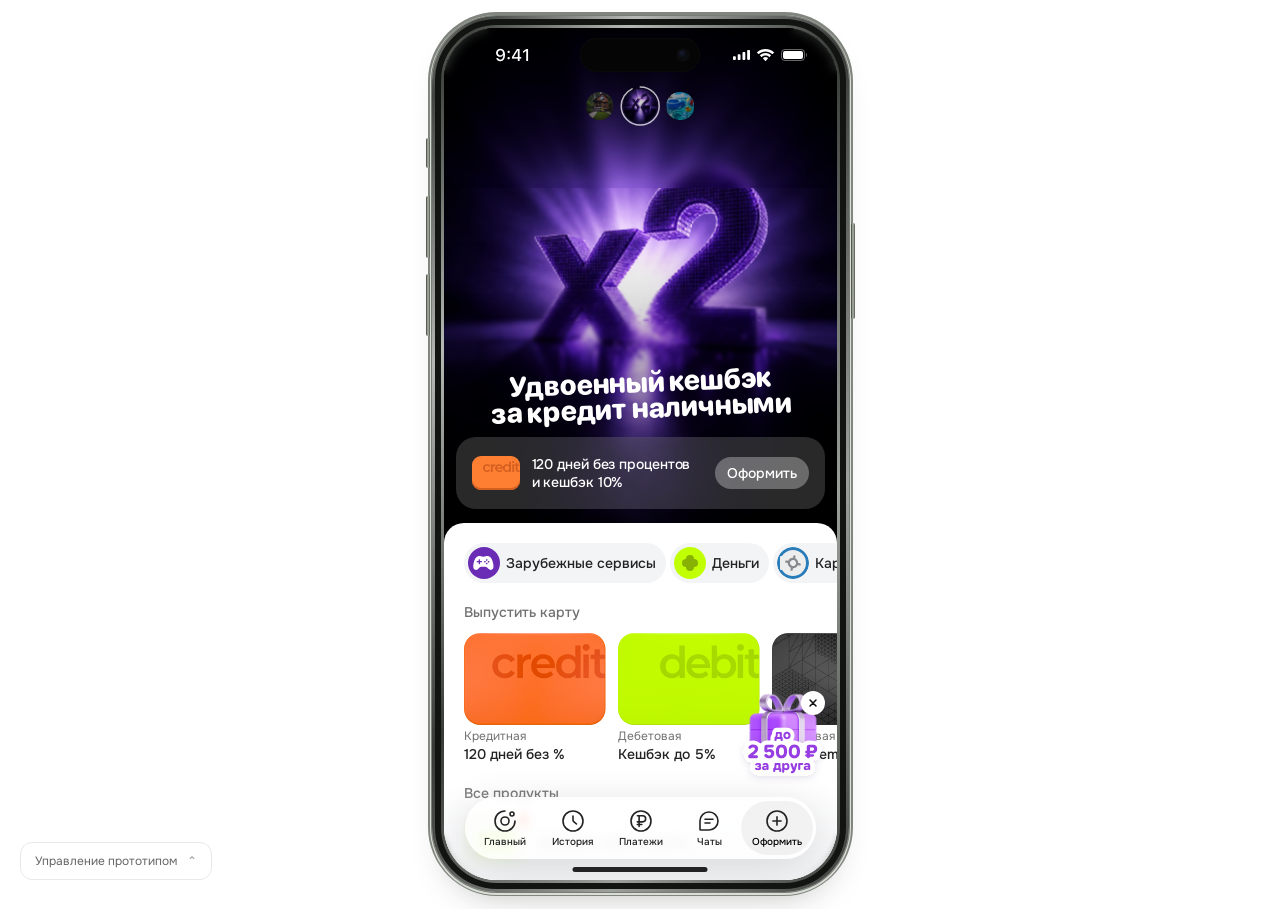
==== commit c478bada: "Адаптирована мобильная верстка без масштабирования" ====
--- a/index.html
+++ b/index.html
@@ -8,4 +8,4 @@
 <section class="insurance" id="insurance"><h2>Страхование</h2><p class="muted">Защита, которая позволяет не переживать</p><div class="insurance-grid"><button class="insurance-card" data-detail="Защита от мошенничества"><span class="insurance-icon fraud"><img src="assets/8e554236-c80a-4c2d-9a27-f2397c51100a.png" class="" style="" alt="" draggable="false"></span><span class="new-label">Новое</span><span>Защита<br>от мошенничества</span></button><button class="insurance-card" data-detail="ОСАГО"><span class="insurance-icon osago"><img src="assets/7ee89905-b4a1-4254-bb7d-e24a953fdcb7.png" class="" style="" alt="" draggable="false"></span><span>ОСАГО</span></button><button class="insurance-card" data-detail="Страхование имущества"><span class="insurance-icon property"><img src="assets/951d5ac0-f957-4fc1-8d99-60e80be04833.png" class="" style="" alt="" draggable="false"></span><span>Страхование<br>имущества</span></button><button class="insurance-card" data-detail="Туристическая страховка"><span class="insurance-icon travel"><img src="assets/82502350-f6eb-4811-9db3-39e8b518d45e.png" class="" style="" alt="" draggable="false"></span><span>Туристическая<br>страховка</span></button></div><button class="button white full" data-detail="Все страховки">Все страховки</button></section>
 <section class="services" id="services"><div class="services-heading"><h2>Услуги и сервисы</h2><p>Решайте бытовые и цифровые задачи в одном месте</p></div><div class="service-list"><button class="service-row" data-detail="Зарубежные сервисы"><span class="product-icon purple"><img src="assets/8dcb3608-475a-4f0a-80ce-320e39f8ebff.svg" class="icon " style="" alt="" draggable="false"><span class="new-label">Новое</span></span><span><strong>Зарубежные сервисы</strong><small>Нейросети, игры и многое другое</small></span></button><button class="service-row" data-detail="Цифровая сим-карта"><span class="product-icon blue"><img src="assets/52d1ae29-95f7-49c0-a153-1a6dab46b04f.svg" class="icon " style="" alt="" draggable="false"></span><span><strong>Цифровая сим-карта</strong><small>Интернет в поездках по всему миру</small></span></button><button class="service-row" data-detail="Ветпомощь"><span class="product-icon lime"><img src="assets/36f94da7-004b-4e45-ad67-0541b3378f19.svg" class="icon " style="" alt="" draggable="false"></span><span><strong>Ветпомощь</strong><small>Поддержка для любящих хозяев</small></span></button><button class="service-row" data-detail="Юридическая помощь"><span class="product-icon orange"><img src="assets/0de357f1-37b5-47f7-b09e-1c87309f95ee.svg" class="icon " style="" alt="" draggable="false"></span><span><strong>Юридическая помощь</strong><small>Ваш юрист всегда на связи</small></span></button></div><button class="button white full" data-detail="Все услуги">Все услуги</button></section>
 </div></div><div class="top-material progressive-blur" aria-hidden="true"><span class="blur-plane" style="--blur:0px;--blur-mask:linear-gradient(to bottom,transparent 0%,#000 0.12%,#000 3.005%,transparent 3.245%)"></span><span class="blur-plane" style="--blur:0.6451612903225806px;--blur-mask:linear-gradient(to bottom,transparent 3.005%,#000 3.245%,#000 6.13%,transparent 6.37%)"></span><span class="blur-plane" style="--blur:1.2903225806451613px;--blur-mask:linear-gradient(to bottom,transparent 6.13%,#000 6.37%,#000 9.255%,transparent 9.495%)"></span><span class="blur-plane" style="--blur:1.935483870967742px;--blur-mask:linear-gradient(to bottom,transparent 9.255%,#000 9.495%,#000 12.38%,transparent 12.62%)"></span><span class="blur-plane" style="--blur:2.5806451612903225px;--blur-mask:linear-gradient(to bottom,transparent 12.38%,#000 12.62%,#000 15.505%,transparent 15.745%)"></span><span class="blur-plane" style="--blur:3.225806451612903px;--blur-mask:linear-gradient(to bottom,transparent 15.505%,#000 15.745%,#000 18.63%,transparent 18.87%)"></span><span class="blur-plane" style="--blur:3.870967741935484px;--blur-mask:linear-gradient(to bottom,transparent 18.63%,#000 18.87%,#000 21.755%,transparent 21.995%)"></span><span class="blur-plane" style="--blur:4.516129032258065px;--blur-mask:linear-gradient(to bottom,transparent 21.755%,#000 21.995%,#000 24.88%,transparent 25.12%)"></span><span class="blur-plane" style="--blur:5.161290322580645px;--blur-mask:linear-gradient(to bottom,transparent 24.88%,#000 25.12%,#000 28.005%,transparent 28.245%)"></span><span class="blur-plane" style="--blur:5.806451612903226px;--blur-mask:linear-gradient(to bottom,transparent 28.005%,#000 28.245%,#000 31.13%,transparent 31.37%)"></span><span class="blur-plane" style="--blur:6.451612903225806px;--blur-mask:linear-gradient(to bottom,transparent 31.13%,#000 31.37%,#000 34.255%,transparent 34.495%)"></span><span class="blur-plane" style="--blur:7.096774193548387px;--blur-mask:linear-gradient(to bottom,transparent 34.255%,#000 34.495%,#000 37.38%,transparent 37.62%)"></span><span class="blur-plane" style="--blur:7.741935483870968px;--blur-mask:linear-gradient(to bottom,transparent 37.38%,#000 37.62%,#000 40.505%,transparent 40.745%)"></span><span class="blur-plane" style="--blur:8.387096774193548px;--blur-mask:linear-gradient(to bottom,transparent 40.505%,#000 40.745%,#000 43.63%,transparent 43.87%)"></span><span class="blur-plane" style="--blur:9.03225806451613px;--blur-mask:linear-gradient(to bottom,transparent 43.63%,#000 43.87%,#000 46.755%,transparent 46.995%)"></span><span class="blur-plane" style="--blur:9.67741935483871px;--blur-mask:linear-gradient(to bottom,transparent 46.755%,#000 46.995%,#000 49.88%,transparent 50.12%)"></span><span class="blur-plane" style="--blur:10.32258064516129px;--blur-mask:linear-gradient(to bottom,transparent 49.88%,#000 50.12%,#000 53.005%,transparent 53.245%)"></span><span class="blur-plane" style="--blur:10.96774193548387px;--blur-mask:linear-gradient(to bottom,transparent 53.005%,#000 53.245%,#000 56.13%,transparent 56.37%)"></span><span class="blur-plane" style="--blur:11.612903225806452px;--blur-mask:linear-gradient(to bottom,transparent 56.13%,#000 56.37%,#000 59.255%,transparent 59.495%)"></span><span class="blur-plane" style="--blur:12.258064516129032px;--blur-mask:linear-gradient(to bottom,transparent 59.255%,#000 59.495%,#000 62.38%,transparent 62.62%)"></span><span class="blur-plane" style="--blur:12.903225806451612px;--blur-mask:linear-gradient(to bottom,transparent 62.38%,#000 62.62%,#000 65.505%,transparent 65.745%)"></span><span class="blur-plane" style="--blur:13.548387096774194px;--blur-mask:linear-gradient(to bottom,transparent 65.505%,#000 65.745%,#000 68.63%,transparent 68.87%)"></span><span class="blur-plane" style="--blur:14.193548387096774px;--blur-mask:linear-gradient(to bottom,transparent 68.63%,#000 68.87%,#000 71.755%,transparent 71.995%)"></span><span class="blur-plane" style="--blur:14.838709677419354px;--blur-mask:linear-gradient(to bottom,transparent 71.755%,#000 71.995%,#000 74.88%,transparent 75.12%)"></span><span class="blur-plane" style="--blur:15.483870967741936px;--blur-mask:linear-gradient(to bottom,transparent 74.88%,#000 75.12%,#000 78.005%,transparent 78.245%)"></span><span class="blur-plane" style="--blur:16.129032258064516px;--blur-mask:linear-gradient(to bottom,transparent 78.005%,#000 78.245%,#000 81.13%,transparent 81.37%)"></span><span class="blur-plane" style="--blur:16.774193548387096px;--blur-mask:linear-gradient(to bottom,transparent 81.13%,#000 81.37%,#000 84.255%,transparent 84.495%)"></span><span class="blur-plane" style="--blur:17.419354838709676px;--blur-mask:linear-gradient(to bottom,transparent 84.255%,#000 84.495%,#000 87.38%,transparent 87.62%)"></span><span class="blur-plane" style="--blur:18.06451612903226px;--blur-mask:linear-gradient(to bottom,transparent 87.38%,#000 87.62%,#000 90.505%,transparent 90.745%)"></span><span class="blur-plane" style="--blur:18.70967741935484px;--blur-mask:linear-gradient(to bottom,transparent 90.505%,#000 90.745%,#000 93.63%,transparent 93.87%)"></span><span class="blur-plane" style="--blur:19.35483870967742px;--blur-mask:linear-gradient(to bottom,transparent 93.63%,#000 93.87%,#000 96.755%,transparent 96.995%)"></span><span class="blur-plane" style="--blur:20px;--blur-mask:linear-gradient(to bottom,transparent 96.755%,#000 96.995%,#000 99.88%,#000 100%)"></span><span class="blur-tint"></span></div><div class="status-bar" id="statusBar"><span>9:41</span><div class="status-icons"><img src="assets/ca817ffc-cc6b-4115-bdd8-49d239fa98e7.svg" class="icon " style="" alt="" draggable="false"><img src="assets/1c2d1152-4c3d-4fe3-b891-0fe01ffe4e7c.svg" class="icon " style="" alt="" draggable="false"><span class="battery"><span></span><img src="assets/e9dddb76-1fde-49cb-ae41-7112d66abdaa.svg" class="icon " style="" alt="" draggable="false"></span></div></div><div class="dynamic-island" aria-hidden="true"><i></i></div><div class="gift" id="gift"><button class="gift-open" data-detail="Пригласить друга" aria-label="До 2 500 рублей за друга"><img src="assets/d2b11941-62df-4455-89f5-ae123e95eee3.png" class="gift-art" style="" alt="" draggable="false"><img src="assets/4cfcca9e-62a1-4d0c-a104-4fc405082448.svg" class="gift-text" style="" alt="" draggable="false"></button><button class="gift-close" aria-label="Скрыть подарок"><img src="assets/23f00c22-8ced-4bbc-8306-c48fa144f0fe.svg" class="icon" style="" alt="" draggable="false"></button></div><nav class="bottom-bar ios27-tab-bar figma-bottom-bar" aria-label="Основная навигация"><div class="bar-softener progressive-blur" aria-hidden="true"><span class="blur-plane" style="--blur:0px;--blur-mask:linear-gradient(to bottom,transparent 0%,#000 0.12%,#000 3.005%,transparent 3.245%)"></span><span class="blur-plane" style="--blur:0.12903225806451613px;--blur-mask:linear-gradient(to bottom,transparent 3.005%,#000 3.245%,#000 6.13%,transparent 6.37%)"></span><span class="blur-plane" style="--blur:0.25806451612903225px;--blur-mask:linear-gradient(to bottom,transparent 6.13%,#000 6.37%,#000 9.255%,transparent 9.495%)"></span><span class="blur-plane" style="--blur:0.3870967741935484px;--blur-mask:linear-gradient(to bottom,transparent 9.255%,#000 9.495%,#000 12.38%,transparent 12.62%)"></span><span class="blur-plane" style="--blur:0.5161290322580645px;--blur-mask:linear-gradient(to bottom,transparent 12.38%,#000 12.62%,#000 15.505%,transparent 15.745%)"></span><span class="blur-plane" style="--blur:0.6451612903225806px;--blur-mask:linear-gradient(to bottom,transparent 15.505%,#000 15.745%,#000 18.63%,transparent 18.87%)"></span><span class="blur-plane" style="--blur:0.7741935483870968px;--blur-mask:linear-gradient(to bottom,transparent 18.63%,#000 18.87%,#000 21.755%,transparent 21.995%)"></span><span class="blur-plane" style="--blur:0.9032258064516129px;--blur-mask:linear-gradient(to bottom,transparent 21.755%,#000 21.995%,#000 24.88%,transparent 25.12%)"></span><span class="blur-plane" style="--blur:1.032258064516129px;--blur-mask:linear-gradient(to bottom,transparent 24.88%,#000 25.12%,#000 28.005%,transparent 28.245%)"></span><span class="blur-plane" style="--blur:1.1612903225806452px;--blur-mask:linear-gradient(to bottom,transparent 28.005%,#000 28.245%,#000 31.13%,transparent 31.37%)"></span><span class="blur-plane" style="--blur:1.2903225806451613px;--blur-mask:linear-gradient(to bottom,transparent 31.13%,#000 31.37%,#000 34.255%,transparent 34.495%)"></span><span class="blur-plane" style="--blur:1.4193548387096775px;--blur-mask:linear-gradient(to bottom,transparent 34.255%,#000 34.495%,#000 37.38%,transparent 37.62%)"></span><span class="blur-plane" style="--blur:1.5483870967741935px;--blur-mask:linear-gradient(to bottom,transparent 37.38%,#000 37.62%,#000 40.505%,transparent 40.745%)"></span><span class="blur-plane" style="--blur:1.6774193548387097px;--blur-mask:linear-gradient(to bottom,transparent 40.505%,#000 40.745%,#000 43.63%,transparent 43.87%)"></span><span class="blur-plane" style="--blur:1.8064516129032258px;--blur-mask:linear-gradient(to bottom,transparent 43.63%,#000 43.87%,#000 46.755%,transparent 46.995%)"></span><span class="blur-plane" style="--blur:1.935483870967742px;--blur-mask:linear-gradient(to bottom,transparent 46.755%,#000 46.995%,#000 49.88%,transparent 50.12%)"></span><span class="blur-plane" style="--blur:2.064516129032258px;--blur-mask:linear-gradient(to bottom,transparent 49.88%,#000 50.12%,#000 53.005%,transparent 53.245%)"></span><span class="blur-plane" style="--blur:2.193548387096774px;--blur-mask:linear-gradient(to bottom,transparent 53.005%,#000 53.245%,#000 56.13%,transparent 56.37%)"></span><span class="blur-plane" style="--blur:2.3225806451612905px;--blur-mask:linear-gradient(to bottom,transparent 56.13%,#000 56.37%,#000 59.255%,transparent 59.495%)"></span><span class="blur-plane" style="--blur:2.4516129032258065px;--blur-mask:linear-gradient(to bottom,transparent 59.255%,#000 59.495%,#000 62.38%,transparent 62.62%)"></span><span class="blur-plane" style="--blur:2.5806451612903225px;--blur-mask:linear-gradient(to bottom,transparent 62.38%,#000 62.62%,#000 65.505%,transparent 65.745%)"></span><span class="blur-plane" style="--blur:2.7096774193548385px;--blur-mask:linear-gradient(to bottom,transparent 65.505%,#000 65.745%,#000 68.63%,transparent 68.87%)"></span><span class="blur-plane" style="--blur:2.838709677419355px;--blur-mask:linear-gradient(to bottom,transparent 68.63%,#000 68.87%,#000 71.755%,transparent 71.995%)"></span><span class="blur-plane" style="--blur:2.967741935483871px;--blur-mask:linear-gradient(to bottom,transparent 71.755%,#000 71.995%,#000 74.88%,transparent 75.12%)"></span><span class="blur-plane" style="--blur:3.096774193548387px;--blur-mask:linear-gradient(to bottom,transparent 74.88%,#000 75.12%,#000 78.005%,transparent 78.245%)"></span><span class="blur-plane" style="--blur:3.225806451612903px;--blur-mask:linear-gradient(to bottom,transparent 78.005%,#000 78.245%,#000 81.13%,transparent 81.37%)"></span><span class="blur-plane" style="--blur:3.3548387096774195px;--blur-mask:linear-gradient(to bottom,transparent 81.13%,#000 81.37%,#000 84.255%,transparent 84.495%)"></span><span class="blur-plane" style="--blur:3.4838709677419355px;--blur-mask:linear-gradient(to bottom,transparent 84.255%,#000 84.495%,#000 87.38%,transparent 87.62%)"></span><span class="blur-plane" style="--blur:3.6129032258064515px;--blur-mask:linear-gradient(to bottom,transparent 87.38%,#000 87.62%,#000 90.505%,transparent 90.745%)"></span><span class="blur-plane" style="--blur:3.7419354838709675px;--blur-mask:linear-gradient(to bottom,transparent 90.505%,#000 90.745%,#000 93.63%,transparent 93.87%)"></span><span class="blur-plane" style="--blur:3.870967741935484px;--blur-mask:linear-gradient(to bottom,transparent 93.63%,#000 93.87%,#000 96.755%,transparent 96.995%)"></span><span class="blur-plane" style="--blur:4px;--blur-mask:linear-gradient(to bottom,transparent 96.755%,#000 96.995%,#000 99.88%,#000 100%)"></span><span class="blur-tint"></span></div><div class="tab-glass"><button class="tab " data-detail="Главный"><img src="assets/6858beac-b441-4aff-a8ef-e84af8ec0150.svg" class="icon" style="" alt="" draggable="false"><span>Главный</span></button><button class="tab " data-detail="История"><img src="assets/7abdf4b0-42cb-41f8-b499-097496f2b66f.svg" class="icon" style="" alt="" draggable="false"><span>История</span></button><button class="tab " data-detail="Платежи"><img src="assets/b1ce6f24-ccb9-45cc-9316-363b0462b032.svg" class="icon" style="" alt="" draggable="false"><span>Платежи</span></button><button class="tab " data-detail="Чаты"><img src="assets/19131026-6bca-4701-8cce-c1fa898c5e29.svg" class="icon" style="" alt="" draggable="false"><span>Чаты</span></button><button class="tab selected" data-home aria-current="page"><img src="assets/17c73601-36a0-4c1c-9fe5-9d6dde3aa266.svg" class="icon" style="" alt="" draggable="false"><span>Оформить</span></button></div><div class="home-indicator"></div></nav><div class="sheet-backdrop" id="sheetBackdrop" hidden><section class="bottom-sheet" role="dialog" aria-modal="true" aria-labelledby="sheetTitle"><div class="sheet-handle"></div><button class="sheet-close" aria-label="Закрыть">×</button><span class="sheet-eyebrow">ВИТРИНА ОТП</span><h2 id="sheetTitle"></h2><p>Это интерактивный прототип. Следующий экран добавим после согласования сценария.</p><button class="button lime-button full" data-close-sheet>Вернуться к витрине</button></section></div></div></div></div>
-<details class="prototype-controls"><summary aria-label="Управление прототипом"><span class="controls-title">Управление прототипом</span><span class="controls-gear" aria-hidden="true">⚙</span></summary><div class="control-body"><div class="control-caption"><span id="slideNumber">01</span><span id="slideName">Кредит наличными</span><span>10 секунд</span></div><div class="playback-controls"><button id="pauseButton" aria-label="Приостановить автопереключение" aria-pressed="false"><span id="pauseIcon">Ⅱ</span><span id="pauseLabel">Пауза</span></button><button id="restartButton" aria-label="Начать заново">↺ <span>Заново</span></button></div><button class="gift-toggle" id="giftToggleButton" aria-controls="gift" aria-pressed="true">Скрыть подарок</button><fieldset class="display-settings"><legend>Отображение</legend><label><span>Время и аккумулятор</span><input id="showStatus" type="checkbox" checked></label><label><span>Рамка iPhone</span><input id="showFrame" type="checkbox" checked></label><label><span>Домашний индикатор</span><input id="showHome" type="checkbox" checked></label></fieldset><button class="gift-toggle phone-mode-button" id="phoneModeButton">Просмотр на телефоне</button></div></details></main><div class="sr-only" id="announcement" aria-live="polite"></div></body></html>+<details class="prototype-controls"><summary aria-label="Управление прототипом"><span class="controls-title">Управление прототипом</span><span class="controls-gear" aria-hidden="true">⚙</span></summary><div class="control-body"><div class="control-caption"><span id="slideNumber">01</span><span id="slideName">Кредит наличными</span><span>10 секунд</span></div><div class="playback-controls"><button id="pauseButton" aria-label="Приостановить автопереключение" aria-pressed="false"><span id="pauseIcon">Ⅱ</span><span id="pauseLabel">Пауза</span></button><button id="restartButton" aria-label="Начать заново">↺ <span>Заново</span></button></div><button class="gift-toggle" id="giftToggleButton" aria-controls="gift" aria-pressed="true">Скрыть подарок</button><fieldset class="display-settings"><legend>Отображение</legend><label><span>Обрамление iPhone</span><input id="showDeviceChrome" type="checkbox" checked></label><p class="display-help">Рамка, часы, аккумулятор и Home-индикатор</p></fieldset></div></details></main><div class="sr-only" id="announcement" aria-live="polite"></div></body></html>
--- a/review-v4.css
+++ b/review-v4.css
@@ -45,29 +45,69 @@
 .display-settings input:checked{background:#80b900}
 .display-settings input:checked:before{transform:translateX(14px)}
 .display-settings input:focus-visible{outline:2px solid #222;outline-offset:3px}
-.phone-mode-button{background:#f0f7df;border-color:#deebc6;color:#436700}
+.display-help{font-size:11px;line-height:16px;color:#888;margin:0 0 4px;max-width:220px}
 .control-body{max-height:calc(100dvh - 100px);overflow-y:auto}
 .controls-gear{display:none}
 .hide-status #statusBar,.hide-status .dynamic-island{display:none}
 .hide-status .offer-navigation{top:12px}
-.hide-status .top-material{height:24px}
 .hide-home .home-indicator{display:none}
 .hide-home .figma-bottom-bar{height:83px}
 .hide-frame{height:100dvh;min-height:0;overflow:hidden}
 .hide-frame .stage{height:100dvh;min-height:0;padding:0}
-.hide-frame .device-wrap{width:calc(393px * var(--device-scale));height:100dvh}
-.hide-frame .iphone{width:393px;height:var(--preview-height);padding:0;border-radius:0;background:none;box-shadow:none}
+.hide-frame .device-wrap{width:393px;height:100dvh}
+.hide-frame .iphone{width:100%;height:100%;padding:0;border-radius:0;background:none;box-shadow:none;transform:none}
 .hide-frame .iphone:before,.hide-frame .hardware-button{display:none}
-.hide-frame .screen{height:var(--preview-height);border-radius:0}
+.hide-frame .screen{height:100%;border-radius:0}
 .hide-frame.hide-status .offer-navigation{top:max(12px,env(safe-area-inset-top,0px))}
-.hide-frame.hide-status .top-material{height:calc(24px + env(safe-area-inset-top,0px))}
+.hide-frame.hide-status .top-material{height:calc(84px + env(safe-area-inset-top,0px))}
 .hide-frame.hide-home .figma-bottom-bar{height:calc(83px + env(safe-area-inset-bottom,0px))}
 .hide-frame .gift{bottom:calc(83px + env(safe-area-inset-bottom,0px))}
 .hide-frame .bottom-sheet{padding-bottom:calc(24px + env(safe-area-inset-bottom,0px))}
-@media(max-width:650px){
+@media(max-width:650px),(hover:none) and (pointer:coarse){
+ body{height:100dvh;min-height:0;overflow:hidden}
+ .stage,.hide-frame .stage{height:100dvh;min-height:0;padding:0;display:block}
+ .device-wrap,.hide-frame .device-wrap{width:100%;height:100dvh}
+ .iphone{width:100%;height:100%;transform:none}
+ .screen{height:100%}
  .hide-frame .prototype-controls{left:auto;right:8px;bottom:auto;top:calc(8px + env(safe-area-inset-top,0px));width:min(280px,calc(100vw - 16px));pointer-events:none}
  .hide-frame .prototype-controls>summary{margin-left:auto;padding:0;width:36px;height:36px;display:grid;place-items:center;border-radius:50%;background:#ffffffd9;box-shadow:0 2px 12px #0001;pointer-events:auto}
  .hide-frame .controls-title,.hide-frame .prototype-controls>summary:after{display:none}
  .hide-frame .controls-gear{display:block;font-size:22px;color:#555;line-height:1}
  .hide-frame .control-body{pointer-events:auto;max-height:calc(100dvh - 72px - env(safe-area-inset-top,0px))}
 }
+
+/* Layout grows with its container; text, icons and horizontal cards stay at 1:1. */
+.screen,.content{width:100%;min-width:0;max-width:none}
+.content{height:auto;min-height:100%;display:flex;flex-direction:column;padding-bottom:150px}
+.hero{position:relative;inset:auto;width:100%;height:auto;aspect-ratio:393/535;flex:none}
+.hero-background{width:100%;height:114.57944%}
+.hero-background-1,.hero-background-2{height:100%}
+.hero-shade-top{width:100%}
+.hero-shade-bottom{width:calc(100% + 60px)}
+.hero-slide{display:flex;flex-direction:column;justify-content:flex-end;gap:16px;padding:0 12px 54px}
+.hero-title{position:relative;inset:auto;width:calc(100% - 4px);margin:0 2px;flex:none}
+.offer{position:relative;inset:auto;width:100%;height:auto;min-height:72px;flex:none}
+.offer p{min-width:0}
+.offer-navigation,.status-bar,.top-material,.bottom-bar{width:100%}
+.dynamic-island{left:50%;transform:translateX(-50%)}
+.catalog{position:relative;inset:auto;width:100%;height:auto;min-height:706px;margin-top:-40px;flex:none}
+.chip-strip,.card-strip{width:calc(100% + 40px);min-width:0}
+.utilities{position:relative;inset:auto;width:100%;margin-top:24px;flex:none}
+.benefits,.insurance{position:relative;inset:auto;width:calc(100% - 32px);margin:32px 16px 0}
+.cashback{width:100%}
+.cashback-coin{left:auto;right:-90px}
+.benefit-grid,.insurance-grid{grid-template-columns:repeat(2,minmax(0,1fr))}
+.benefit-card{height:auto;min-height:192px}
+.invite{position:relative;inset:auto;width:calc(100% - 32px);height:auto;margin:24px 16px 0;padding-top:24px}
+.frog{left:calc(50% - 16px)}
+.invite-card{position:relative;inset:auto;width:100%;height:auto;aspect-ratio:361/319}
+.invite-copy{left:20px;right:20px;width:auto}
+.invite-art{top:auto;bottom:0;width:100%;height:auto;aspect-ratio:361/230}
+.invite-card>.button{left:16px;right:16px;width:auto}
+.services{position:relative;inset:auto;width:calc(100% - 16px);margin:24px 8px 0}
+.services-heading p{white-space:normal}
+.service-row .product-icon{flex:none}
+.figma-bottom-bar .tab-glass{left:21px;right:21px;width:auto;display:grid;grid-template-columns:repeat(5,minmax(0,1fr));padding:4px 4px 4px 6px}
+.figma-bottom-bar .tab:nth-child(n){position:relative;top:auto;left:auto;width:auto;min-width:0}
+.home-indicator{left:50%;transform:translateX(-50%)}
+.sheet-handle{left:50%;transform:translateX(-50%)}
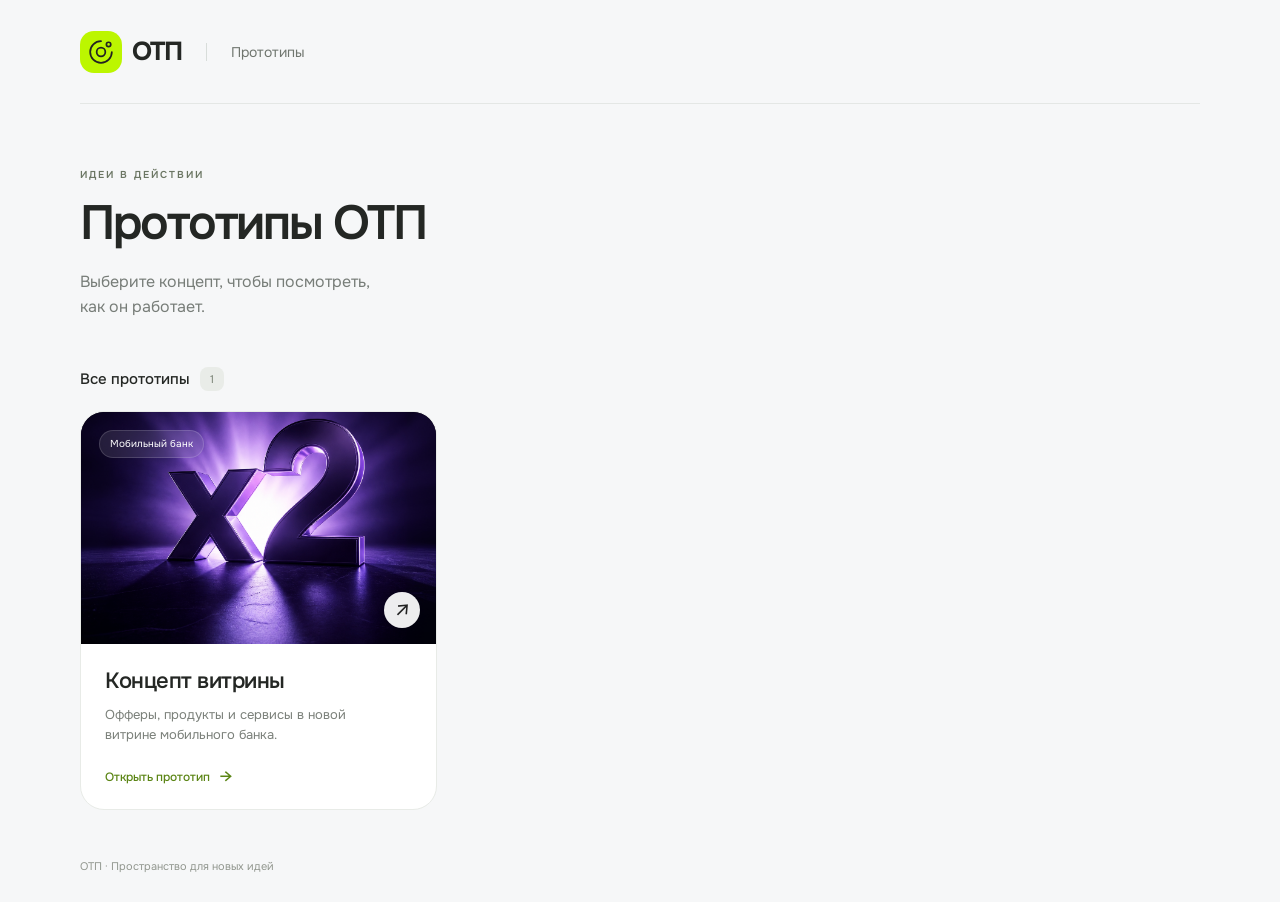
==== commit d1b53347: "Добавлена главная страница с каталогом прототипов" ====
--- a/index.html
+++ b/index.html
@@ -1,11 +1 @@
-<!doctype html><html lang="ru"><head><meta charset="utf-8"><meta name="viewport" content="width=device-width,initial-scale=1,viewport-fit=cover"><meta name="theme-color" content="#ffffff"><title>ОТП · Витрина в iPhone</title><meta name="description" content="Интерактивный прототип витрины ОТП: три оффера, убывающий таймер и прокрутка в мокапе iPhone."><link rel="icon" href="assets/0875b053-18e4-4f7f-82a3-59920434768f.svg"><link rel="preload" href="assets/Onest.ttf" as="font" type="font/ttf" crossorigin><link rel="preload" href="assets/bb371bb5-2165-461d-8436-055c3fb9b06c.png" as="image"><link rel="stylesheet" href="style.css"><link rel="stylesheet" href="refinements.css"><link rel="stylesheet" href="browser-comments.css"><link rel="stylesheet" href="review-v4.css"><script src="app.js" defer></script></head><body>
-
-<main class="stage"><div class="device-wrap" id="deviceWrap"><div class="iphone" id="iphone"><div class="hardware-button mute"></div><div class="hardware-button volume-up"></div><div class="hardware-button volume-down"></div><div class="hardware-button power"></div><div class="screen" id="screen"><div class="scroll-area" id="scrollArea" tabindex="0" aria-label="Прокручиваемая витрина продуктов"><div class="content"><section class="hero" id="hero" aria-label="Предложения банка" aria-roledescription="карусель"><article class="hero-slide active" data-slide="0" aria-hidden="false"><div class="hero-background hero-background-0"><div class="hero-photo"><img src="assets/b393f218-53ee-4f71-a932-3817d0be4e1c.png" class="" style="object-fit:cover;width:100%;height:100%" alt="" draggable="false"><img src="assets/ecffbd21-2731-47af-ba50-4e103d264dde.png" class="" style="width:103.06%;height:118.16%;left:-1.53%;top:-23.47%" alt="" draggable="false"><img src="assets/8cc723ce-2a42-468f-bbab-6419215a247a.png" class="" style="width:100.03%;height:107.53%;left:0;top:-12.33%" alt="" draggable="false"><img src="assets/bb371bb5-2165-461d-8436-055c3fb9b06c.png" class="" style="width:99.85%;height:102.93%;left:.07%;top:-6.1%" alt="" draggable="false"></div><div class="hero-shade-top progressive-blur" aria-hidden="true"><span class="blur-plane" style="--blur:0px;--blur-mask:linear-gradient(to bottom,transparent 7.9706324099999994%,#000 8.210632409999999%,#000 8.613232809687501%,transparent 8.8532328096875%)"></span><span class="blur-plane" style="--blur:0.06451612903225806px;--blur-mask:linear-gradient(to bottom,transparent 8.613232809687501%,#000 8.8532328096875%,#000 9.255833209375%,transparent 9.495833209374998%)"></span><span class="blur-plane" style="--blur:0.12903225806451613px;--blur-mask:linear-gradient(to bottom,transparent 9.255833209375%,#000 9.495833209374998%,#000 9.8984336090625%,transparent 10.1384336090625%)"></span><span class="blur-plane" style="--blur:0.1935483870967742px;--blur-mask:linear-gradient(to bottom,transparent 9.8984336090625%,#000 10.1384336090625%,#000 10.541034008750001%,transparent 10.78103400875%)"></span><span class="blur-plane" style="--blur:0.25806451612903225px;--blur-mask:linear-gradient(to bottom,transparent 10.541034008750001%,#000 10.78103400875%,#000 11.1836344084375%,transparent 11.423634408437499%)"></span><span class="blur-plane" style="--blur:0.3225806451612903px;--blur-mask:linear-gradient(to bottom,transparent 11.1836344084375%,#000 11.423634408437499%,#000 11.826234808125001%,transparent 12.066234808125%)"></span><span class="blur-plane" style="--blur:0.3870967741935484px;--blur-mask:linear-gradient(to bottom,transparent 11.826234808125001%,#000 12.066234808125%,#000 12.4688352078125%,transparent 12.708835207812498%)"></span><span class="blur-plane" style="--blur:0.45161290322580644px;--blur-mask:linear-gradient(to bottom,transparent 12.4688352078125%,#000 12.708835207812498%,#000 13.1114356075%,transparent 13.3514356075%)"></span><span class="blur-plane" style="--blur:0.5161290322580645px;--blur-mask:linear-gradient(to bottom,transparent 13.1114356075%,#000 13.3514356075%,#000 13.754036007187501%,transparent 13.9940360071875%)"></span><span class="blur-plane" style="--blur:0.5806451612903226px;--blur-mask:linear-gradient(to bottom,transparent 13.754036007187501%,#000 13.9940360071875%,#000 14.396636406875%,transparent 14.636636406874999%)"></span><span class="blur-plane" style="--blur:0.6451612903225806px;--blur-mask:linear-gradient(to bottom,transparent 14.396636406875%,#000 14.636636406874999%,#000 15.0392368065625%,transparent 15.279236806562498%)"></span><span class="blur-plane" style="--blur:0.7096774193548387px;--blur-mask:linear-gradient(to bottom,transparent 15.0392368065625%,#000 15.279236806562498%,#000 15.681837206250004%,transparent 15.921837206250002%)"></span><span class="blur-plane" style="--blur:0.7741935483870968px;--blur-mask:linear-gradient(to bottom,transparent 15.681837206250004%,#000 15.921837206250002%,#000 16.3244376059375%,transparent 16.564437605937503%)"></span><span class="blur-plane" style="--blur:0.8387096774193549px;--blur-mask:linear-gradient(to bottom,transparent 16.3244376059375%,#000 16.564437605937503%,#000 16.967038005625%,transparent 17.207038005625%)"></span><span class="blur-plane" style="--blur:0.9032258064516129px;--blur-mask:linear-gradient(to bottom,transparent 16.967038005625%,#000 17.207038005625%,#000 17.6096384053125%,transparent 17.8496384053125%)"></span><span class="blur-plane" style="--blur:0.967741935483871px;--blur-mask:linear-gradient(to bottom,transparent 17.6096384053125%,#000 17.8496384053125%,#000 18.252238805%,transparent 18.492238805000003%)"></span><span class="blur-plane" style="--blur:1.032258064516129px;--blur-mask:linear-gradient(to bottom,transparent 18.252238805%,#000 18.492238805000003%,#000 18.8948392046875%,transparent 19.134839204687502%)"></span><span class="blur-plane" style="--blur:1.096774193548387px;--blur-mask:linear-gradient(to bottom,transparent 18.8948392046875%,#000 19.134839204687502%,#000 19.537439604375%,transparent 19.777439604375%)"></span><span class="blur-plane" style="--blur:1.1612903225806452px;--blur-mask:linear-gradient(to bottom,transparent 19.537439604375%,#000 19.777439604375%,#000 20.180040004062498%,transparent 20.4200400040625%)"></span><span class="blur-plane" style="--blur:1.2258064516129032px;--blur-mask:linear-gradient(to bottom,transparent 20.180040004062498%,#000 20.4200400040625%,#000 20.82264040375%,transparent 21.062640403750002%)"></span><span class="blur-plane" style="--blur:1.2903225806451613px;--blur-mask:linear-gradient(to bottom,transparent 20.82264040375%,#000 21.062640403750002%,#000 21.4652408034375%,transparent 21.7052408034375%)"></span><span class="blur-plane" style="--blur:1.3548387096774193px;--blur-mask:linear-gradient(to bottom,transparent 21.4652408034375%,#000 21.7052408034375%,#000 22.107841203125%,transparent 22.347841203125%)"></span><span class="blur-plane" style="--blur:1.4193548387096775px;--blur-mask:linear-gradient(to bottom,transparent 22.107841203125%,#000 22.347841203125%,#000 22.7504416028125%,transparent 22.990441602812503%)"></span><span class="blur-plane" style="--blur:1.4838709677419355px;--blur-mask:linear-gradient(to bottom,transparent 22.7504416028125%,#000 22.990441602812503%,#000 23.3930420025%,transparent 23.6330420025%)"></span><span class="blur-plane" style="--blur:1.5483870967741935px;--blur-mask:linear-gradient(to bottom,transparent 23.3930420025%,#000 23.6330420025%,#000 24.0356424021875%,transparent 24.2756424021875%)"></span><span class="blur-plane" style="--blur:1.6129032258064515px;--blur-mask:linear-gradient(to bottom,transparent 24.0356424021875%,#000 24.2756424021875%,#000 24.678242801875%,transparent 24.918242801875003%)"></span><span class="blur-plane" style="--blur:1.6774193548387097px;--blur-mask:linear-gradient(to bottom,transparent 24.678242801875%,#000 24.918242801875003%,#000 25.3208432015625%,transparent 25.560843201562502%)"></span><span class="blur-plane" style="--blur:1.7419354838709677px;--blur-mask:linear-gradient(to bottom,transparent 25.3208432015625%,#000 25.560843201562502%,#000 25.96344360125%,transparent 26.20344360125%)"></span><span class="blur-plane" style="--blur:1.8064516129032258px;--blur-mask:linear-gradient(to bottom,transparent 25.96344360125%,#000 26.20344360125%,#000 26.606044000937498%,transparent 26.8460440009375%)"></span><span class="blur-plane" style="--blur:1.8709677419354838px;--blur-mask:linear-gradient(to bottom,transparent 26.606044000937498%,#000 26.8460440009375%,#000 27.248644400625%,transparent 27.488644400625002%)"></span><span class="blur-plane" style="--blur:1.935483870967742px;--blur-mask:linear-gradient(to bottom,transparent 27.248644400625%,#000 27.488644400625002%,#000 27.8912448003125%,transparent 28.1312448003125%)"></span><span class="blur-plane" style="--blur:2px;--blur-mask:linear-gradient(to bottom,transparent 27.8912448003125%,#000 28.1312448003125%,#000 99.88%,#000 100%)"></span><span class="blur-tint"></span></div><div class="hero-shade-bottom progressive-blur" aria-hidden="true"><span class="blur-plane" style="--blur:0px;--blur-mask:linear-gradient(to bottom,transparent 7.9706324099999994%,#000 8.210632409999999%,#000 8.613232809687501%,transparent 8.8532328096875%)"></span><span class="blur-plane" style="--blur:0.06451612903225806px;--blur-mask:linear-gradient(to bottom,transparent 8.613232809687501%,#000 8.8532328096875%,#000 9.255833209375%,transparent 9.495833209374998%)"></span><span class="blur-plane" style="--blur:0.12903225806451613px;--blur-mask:linear-gradient(to bottom,transparent 9.255833209375%,#000 9.495833209374998%,#000 9.8984336090625%,transparent 10.1384336090625%)"></span><span class="blur-plane" style="--blur:0.1935483870967742px;--blur-mask:linear-gradient(to bottom,transparent 9.8984336090625%,#000 10.1384336090625%,#000 10.541034008750001%,transparent 10.78103400875%)"></span><span class="blur-plane" style="--blur:0.25806451612903225px;--blur-mask:linear-gradient(to bottom,transparent 10.541034008750001%,#000 10.78103400875%,#000 11.1836344084375%,transparent 11.423634408437499%)"></span><span class="blur-plane" style="--blur:0.3225806451612903px;--blur-mask:linear-gradient(to bottom,transparent 11.1836344084375%,#000 11.423634408437499%,#000 11.826234808125001%,transparent 12.066234808125%)"></span><span class="blur-plane" style="--blur:0.3870967741935484px;--blur-mask:linear-gradient(to bottom,transparent 11.826234808125001%,#000 12.066234808125%,#000 12.4688352078125%,transparent 12.708835207812498%)"></span><span class="blur-plane" style="--blur:0.45161290322580644px;--blur-mask:linear-gradient(to bottom,transparent 12.4688352078125%,#000 12.708835207812498%,#000 13.1114356075%,transparent 13.3514356075%)"></span><span class="blur-plane" style="--blur:0.5161290322580645px;--blur-mask:linear-gradient(to bottom,transparent 13.1114356075%,#000 13.3514356075%,#000 13.754036007187501%,transparent 13.9940360071875%)"></span><span class="blur-plane" style="--blur:0.5806451612903226px;--blur-mask:linear-gradient(to bottom,transparent 13.754036007187501%,#000 13.9940360071875%,#000 14.396636406875%,transparent 14.636636406874999%)"></span><span class="blur-plane" style="--blur:0.6451612903225806px;--blur-mask:linear-gradient(to bottom,transparent 14.396636406875%,#000 14.636636406874999%,#000 15.0392368065625%,transparent 15.279236806562498%)"></span><span class="blur-plane" style="--blur:0.7096774193548387px;--blur-mask:linear-gradient(to bottom,transparent 15.0392368065625%,#000 15.279236806562498%,#000 15.681837206250004%,transparent 15.921837206250002%)"></span><span class="blur-plane" style="--blur:0.7741935483870968px;--blur-mask:linear-gradient(to bottom,transparent 15.681837206250004%,#000 15.921837206250002%,#000 16.3244376059375%,transparent 16.564437605937503%)"></span><span class="blur-plane" style="--blur:0.8387096774193549px;--blur-mask:linear-gradient(to bottom,transparent 16.3244376059375%,#000 16.564437605937503%,#000 16.967038005625%,transparent 17.207038005625%)"></span><span class="blur-plane" style="--blur:0.9032258064516129px;--blur-mask:linear-gradient(to bottom,transparent 16.967038005625%,#000 17.207038005625%,#000 17.6096384053125%,transparent 17.8496384053125%)"></span><span class="blur-plane" style="--blur:0.967741935483871px;--blur-mask:linear-gradient(to bottom,transparent 17.6096384053125%,#000 17.8496384053125%,#000 18.252238805%,transparent 18.492238805000003%)"></span><span class="blur-plane" style="--blur:1.032258064516129px;--blur-mask:linear-gradient(to bottom,transparent 18.252238805%,#000 18.492238805000003%,#000 18.8948392046875%,transparent 19.134839204687502%)"></span><span class="blur-plane" style="--blur:1.096774193548387px;--blur-mask:linear-gradient(to bottom,transparent 18.8948392046875%,#000 19.134839204687502%,#000 19.537439604375%,transparent 19.777439604375%)"></span><span class="blur-plane" style="--blur:1.1612903225806452px;--blur-mask:linear-gradient(to bottom,transparent 19.537439604375%,#000 19.777439604375%,#000 20.180040004062498%,transparent 20.4200400040625%)"></span><span class="blur-plane" style="--blur:1.2258064516129032px;--blur-mask:linear-gradient(to bottom,transparent 20.180040004062498%,#000 20.4200400040625%,#000 20.82264040375%,transparent 21.062640403750002%)"></span><span class="blur-plane" style="--blur:1.2903225806451613px;--blur-mask:linear-gradient(to bottom,transparent 20.82264040375%,#000 21.062640403750002%,#000 21.4652408034375%,transparent 21.7052408034375%)"></span><span class="blur-plane" style="--blur:1.3548387096774193px;--blur-mask:linear-gradient(to bottom,transparent 21.4652408034375%,#000 21.7052408034375%,#000 22.107841203125%,transparent 22.347841203125%)"></span><span class="blur-plane" style="--blur:1.4193548387096775px;--blur-mask:linear-gradient(to bottom,transparent 22.107841203125%,#000 22.347841203125%,#000 22.7504416028125%,transparent 22.990441602812503%)"></span><span class="blur-plane" style="--blur:1.4838709677419355px;--blur-mask:linear-gradient(to bottom,transparent 22.7504416028125%,#000 22.990441602812503%,#000 23.3930420025%,transparent 23.6330420025%)"></span><span class="blur-plane" style="--blur:1.5483870967741935px;--blur-mask:linear-gradient(to bottom,transparent 23.3930420025%,#000 23.6330420025%,#000 24.0356424021875%,transparent 24.2756424021875%)"></span><span class="blur-plane" style="--blur:1.6129032258064515px;--blur-mask:linear-gradient(to bottom,transparent 24.0356424021875%,#000 24.2756424021875%,#000 24.678242801875%,transparent 24.918242801875003%)"></span><span class="blur-plane" style="--blur:1.6774193548387097px;--blur-mask:linear-gradient(to bottom,transparent 24.678242801875%,#000 24.918242801875003%,#000 25.3208432015625%,transparent 25.560843201562502%)"></span><span class="blur-plane" style="--blur:1.7419354838709677px;--blur-mask:linear-gradient(to bottom,transparent 25.3208432015625%,#000 25.560843201562502%,#000 25.96344360125%,transparent 26.20344360125%)"></span><span class="blur-plane" style="--blur:1.8064516129032258px;--blur-mask:linear-gradient(to bottom,transparent 25.96344360125%,#000 26.20344360125%,#000 26.606044000937498%,transparent 26.8460440009375%)"></span><span class="blur-plane" style="--blur:1.8709677419354838px;--blur-mask:linear-gradient(to bottom,transparent 26.606044000937498%,#000 26.8460440009375%,#000 27.248644400625%,transparent 27.488644400625002%)"></span><span class="blur-plane" style="--blur:1.935483870967742px;--blur-mask:linear-gradient(to bottom,transparent 27.248644400625%,#000 27.488644400625002%,#000 27.8912448003125%,transparent 28.1312448003125%)"></span><span class="blur-plane" style="--blur:2px;--blur-mask:linear-gradient(to bottom,transparent 27.8912448003125%,#000 28.1312448003125%,#000 99.88%,#000 100%)"></span><span class="blur-tint"></span></div></div><h1 class="hero-title ">Удвоенный кешбэк<br>за кредит наличными</h1><div class="offer"><div class="mini-card credit"><img src="assets/895dabc1-5e11-40d1-8896-a55e5b17b1a6.svg" class="" style="" alt="" draggable="false"></div><p>120 дней без процентов<br>и кешбэк 10%</p><button class="button offer-cta" data-action="offer" data-offer="0">Оформить</button></div></article><article class="hero-slide " data-slide="1" aria-hidden="true"><div class="hero-background hero-background-1"><div class="hero-photo"><img src="assets/b393f218-53ee-4f71-a932-3817d0be4e1c.png" class="" style="object-fit:cover;width:100%;height:100%" alt="" draggable="false"><img src="assets/ecffbd21-2731-47af-ba50-4e103d264dde.png" class="" style="width:103.06%;height:141.75%;left:-1.53%;top:-20.73%" alt="" draggable="false"></div><div class="hero-shade-top progressive-blur" aria-hidden="true"><span class="blur-plane" style="--blur:0px;--blur-mask:linear-gradient(to bottom,transparent 7.9706324099999994%,#000 8.210632409999999%,#000 8.613232809687501%,transparent 8.8532328096875%)"></span><span class="blur-plane" style="--blur:0.06451612903225806px;--blur-mask:linear-gradient(to bottom,transparent 8.613232809687501%,#000 8.8532328096875%,#000 9.255833209375%,transparent 9.495833209374998%)"></span><span class="blur-plane" style="--blur:0.12903225806451613px;--blur-mask:linear-gradient(to bottom,transparent 9.255833209375%,#000 9.495833209374998%,#000 9.8984336090625%,transparent 10.1384336090625%)"></span><span class="blur-plane" style="--blur:0.1935483870967742px;--blur-mask:linear-gradient(to bottom,transparent 9.8984336090625%,#000 10.1384336090625%,#000 10.541034008750001%,transparent 10.78103400875%)"></span><span class="blur-plane" style="--blur:0.25806451612903225px;--blur-mask:linear-gradient(to bottom,transparent 10.541034008750001%,#000 10.78103400875%,#000 11.1836344084375%,transparent 11.423634408437499%)"></span><span class="blur-plane" style="--blur:0.3225806451612903px;--blur-mask:linear-gradient(to bottom,transparent 11.1836344084375%,#000 11.423634408437499%,#000 11.826234808125001%,transparent 12.066234808125%)"></span><span class="blur-plane" style="--blur:0.3870967741935484px;--blur-mask:linear-gradient(to bottom,transparent 11.826234808125001%,#000 12.066234808125%,#000 12.4688352078125%,transparent 12.708835207812498%)"></span><span class="blur-plane" style="--blur:0.45161290322580644px;--blur-mask:linear-gradient(to bottom,transparent 12.4688352078125%,#000 12.708835207812498%,#000 13.1114356075%,transparent 13.3514356075%)"></span><span class="blur-plane" style="--blur:0.5161290322580645px;--blur-mask:linear-gradient(to bottom,transparent 13.1114356075%,#000 13.3514356075%,#000 13.754036007187501%,transparent 13.9940360071875%)"></span><span class="blur-plane" style="--blur:0.5806451612903226px;--blur-mask:linear-gradient(to bottom,transparent 13.754036007187501%,#000 13.9940360071875%,#000 14.396636406875%,transparent 14.636636406874999%)"></span><span class="blur-plane" style="--blur:0.6451612903225806px;--blur-mask:linear-gradient(to bottom,transparent 14.396636406875%,#000 14.636636406874999%,#000 15.0392368065625%,transparent 15.279236806562498%)"></span><span class="blur-plane" style="--blur:0.7096774193548387px;--blur-mask:linear-gradient(to bottom,transparent 15.0392368065625%,#000 15.279236806562498%,#000 15.681837206250004%,transparent 15.921837206250002%)"></span><span class="blur-plane" style="--blur:0.7741935483870968px;--blur-mask:linear-gradient(to bottom,transparent 15.681837206250004%,#000 15.921837206250002%,#000 16.3244376059375%,transparent 16.564437605937503%)"></span><span class="blur-plane" style="--blur:0.8387096774193549px;--blur-mask:linear-gradient(to bottom,transparent 16.3244376059375%,#000 16.564437605937503%,#000 16.967038005625%,transparent 17.207038005625%)"></span><span class="blur-plane" style="--blur:0.9032258064516129px;--blur-mask:linear-gradient(to bottom,transparent 16.967038005625%,#000 17.207038005625%,#000 17.6096384053125%,transparent 17.8496384053125%)"></span><span class="blur-plane" style="--blur:0.967741935483871px;--blur-mask:linear-gradient(to bottom,transparent 17.6096384053125%,#000 17.8496384053125%,#000 18.252238805%,transparent 18.492238805000003%)"></span><span class="blur-plane" style="--blur:1.032258064516129px;--blur-mask:linear-gradient(to bottom,transparent 18.252238805%,#000 18.492238805000003%,#000 18.8948392046875%,transparent 19.134839204687502%)"></span><span class="blur-plane" style="--blur:1.096774193548387px;--blur-mask:linear-gradient(to bottom,transparent 18.8948392046875%,#000 19.134839204687502%,#000 19.537439604375%,transparent 19.777439604375%)"></span><span class="blur-plane" style="--blur:1.1612903225806452px;--blur-mask:linear-gradient(to bottom,transparent 19.537439604375%,#000 19.777439604375%,#000 20.180040004062498%,transparent 20.4200400040625%)"></span><span class="blur-plane" style="--blur:1.2258064516129032px;--blur-mask:linear-gradient(to bottom,transparent 20.180040004062498%,#000 20.4200400040625%,#000 20.82264040375%,transparent 21.062640403750002%)"></span><span class="blur-plane" style="--blur:1.2903225806451613px;--blur-mask:linear-gradient(to bottom,transparent 20.82264040375%,#000 21.062640403750002%,#000 21.4652408034375%,transparent 21.7052408034375%)"></span><span class="blur-plane" style="--blur:1.3548387096774193px;--blur-mask:linear-gradient(to bottom,transparent 21.4652408034375%,#000 21.7052408034375%,#000 22.107841203125%,transparent 22.347841203125%)"></span><span class="blur-plane" style="--blur:1.4193548387096775px;--blur-mask:linear-gradient(to bottom,transparent 22.107841203125%,#000 22.347841203125%,#000 22.7504416028125%,transparent 22.990441602812503%)"></span><span class="blur-plane" style="--blur:1.4838709677419355px;--blur-mask:linear-gradient(to bottom,transparent 22.7504416028125%,#000 22.990441602812503%,#000 23.3930420025%,transparent 23.6330420025%)"></span><span class="blur-plane" style="--blur:1.5483870967741935px;--blur-mask:linear-gradient(to bottom,transparent 23.3930420025%,#000 23.6330420025%,#000 24.0356424021875%,transparent 24.2756424021875%)"></span><span class="blur-plane" style="--blur:1.6129032258064515px;--blur-mask:linear-gradient(to bottom,transparent 24.0356424021875%,#000 24.2756424021875%,#000 24.678242801875%,transparent 24.918242801875003%)"></span><span class="blur-plane" style="--blur:1.6774193548387097px;--blur-mask:linear-gradient(to bottom,transparent 24.678242801875%,#000 24.918242801875003%,#000 25.3208432015625%,transparent 25.560843201562502%)"></span><span class="blur-plane" style="--blur:1.7419354838709677px;--blur-mask:linear-gradient(to bottom,transparent 25.3208432015625%,#000 25.560843201562502%,#000 25.96344360125%,transparent 26.20344360125%)"></span><span class="blur-plane" style="--blur:1.8064516129032258px;--blur-mask:linear-gradient(to bottom,transparent 25.96344360125%,#000 26.20344360125%,#000 26.606044000937498%,transparent 26.8460440009375%)"></span><span class="blur-plane" style="--blur:1.8709677419354838px;--blur-mask:linear-gradient(to bottom,transparent 26.606044000937498%,#000 26.8460440009375%,#000 27.248644400625%,transparent 27.488644400625002%)"></span><span class="blur-plane" style="--blur:1.935483870967742px;--blur-mask:linear-gradient(to bottom,transparent 27.248644400625%,#000 27.488644400625002%,#000 27.8912448003125%,transparent 28.1312448003125%)"></span><span class="blur-plane" style="--blur:2px;--blur-mask:linear-gradient(to bottom,transparent 27.8912448003125%,#000 28.1312448003125%,#000 99.88%,#000 100%)"></span><span class="blur-tint"></span></div><div class="hero-shade-bottom progressive-blur" aria-hidden="true"><span class="blur-plane" style="--blur:0px;--blur-mask:linear-gradient(to bottom,transparent 7.9706324099999994%,#000 8.210632409999999%,#000 8.613232809687501%,transparent 8.8532328096875%)"></span><span class="blur-plane" style="--blur:0.06451612903225806px;--blur-mask:linear-gradient(to bottom,transparent 8.613232809687501%,#000 8.8532328096875%,#000 9.255833209375%,transparent 9.495833209374998%)"></span><span class="blur-plane" style="--blur:0.12903225806451613px;--blur-mask:linear-gradient(to bottom,transparent 9.255833209375%,#000 9.495833209374998%,#000 9.8984336090625%,transparent 10.1384336090625%)"></span><span class="blur-plane" style="--blur:0.1935483870967742px;--blur-mask:linear-gradient(to bottom,transparent 9.8984336090625%,#000 10.1384336090625%,#000 10.541034008750001%,transparent 10.78103400875%)"></span><span class="blur-plane" style="--blur:0.25806451612903225px;--blur-mask:linear-gradient(to bottom,transparent 10.541034008750001%,#000 10.78103400875%,#000 11.1836344084375%,transparent 11.423634408437499%)"></span><span class="blur-plane" style="--blur:0.3225806451612903px;--blur-mask:linear-gradient(to bottom,transparent 11.1836344084375%,#000 11.423634408437499%,#000 11.826234808125001%,transparent 12.066234808125%)"></span><span class="blur-plane" style="--blur:0.3870967741935484px;--blur-mask:linear-gradient(to bottom,transparent 11.826234808125001%,#000 12.066234808125%,#000 12.4688352078125%,transparent 12.708835207812498%)"></span><span class="blur-plane" style="--blur:0.45161290322580644px;--blur-mask:linear-gradient(to bottom,transparent 12.4688352078125%,#000 12.708835207812498%,#000 13.1114356075%,transparent 13.3514356075%)"></span><span class="blur-plane" style="--blur:0.5161290322580645px;--blur-mask:linear-gradient(to bottom,transparent 13.1114356075%,#000 13.3514356075%,#000 13.754036007187501%,transparent 13.9940360071875%)"></span><span class="blur-plane" style="--blur:0.5806451612903226px;--blur-mask:linear-gradient(to bottom,transparent 13.754036007187501%,#000 13.9940360071875%,#000 14.396636406875%,transparent 14.636636406874999%)"></span><span class="blur-plane" style="--blur:0.6451612903225806px;--blur-mask:linear-gradient(to bottom,transparent 14.396636406875%,#000 14.636636406874999%,#000 15.0392368065625%,transparent 15.279236806562498%)"></span><span class="blur-plane" style="--blur:0.7096774193548387px;--blur-mask:linear-gradient(to bottom,transparent 15.0392368065625%,#000 15.279236806562498%,#000 15.681837206250004%,transparent 15.921837206250002%)"></span><span class="blur-plane" style="--blur:0.7741935483870968px;--blur-mask:linear-gradient(to bottom,transparent 15.681837206250004%,#000 15.921837206250002%,#000 16.3244376059375%,transparent 16.564437605937503%)"></span><span class="blur-plane" style="--blur:0.8387096774193549px;--blur-mask:linear-gradient(to bottom,transparent 16.3244376059375%,#000 16.564437605937503%,#000 16.967038005625%,transparent 17.207038005625%)"></span><span class="blur-plane" style="--blur:0.9032258064516129px;--blur-mask:linear-gradient(to bottom,transparent 16.967038005625%,#000 17.207038005625%,#000 17.6096384053125%,transparent 17.8496384053125%)"></span><span class="blur-plane" style="--blur:0.967741935483871px;--blur-mask:linear-gradient(to bottom,transparent 17.6096384053125%,#000 17.8496384053125%,#000 18.252238805%,transparent 18.492238805000003%)"></span><span class="blur-plane" style="--blur:1.032258064516129px;--blur-mask:linear-gradient(to bottom,transparent 18.252238805%,#000 18.492238805000003%,#000 18.8948392046875%,transparent 19.134839204687502%)"></span><span class="blur-plane" style="--blur:1.096774193548387px;--blur-mask:linear-gradient(to bottom,transparent 18.8948392046875%,#000 19.134839204687502%,#000 19.537439604375%,transparent 19.777439604375%)"></span><span class="blur-plane" style="--blur:1.1612903225806452px;--blur-mask:linear-gradient(to bottom,transparent 19.537439604375%,#000 19.777439604375%,#000 20.180040004062498%,transparent 20.4200400040625%)"></span><span class="blur-plane" style="--blur:1.2258064516129032px;--blur-mask:linear-gradient(to bottom,transparent 20.180040004062498%,#000 20.4200400040625%,#000 20.82264040375%,transparent 21.062640403750002%)"></span><span class="blur-plane" style="--blur:1.2903225806451613px;--blur-mask:linear-gradient(to bottom,transparent 20.82264040375%,#000 21.062640403750002%,#000 21.4652408034375%,transparent 21.7052408034375%)"></span><span class="blur-plane" style="--blur:1.3548387096774193px;--blur-mask:linear-gradient(to bottom,transparent 21.4652408034375%,#000 21.7052408034375%,#000 22.107841203125%,transparent 22.347841203125%)"></span><span class="blur-plane" style="--blur:1.4193548387096775px;--blur-mask:linear-gradient(to bottom,transparent 22.107841203125%,#000 22.347841203125%,#000 22.7504416028125%,transparent 22.990441602812503%)"></span><span class="blur-plane" style="--blur:1.4838709677419355px;--blur-mask:linear-gradient(to bottom,transparent 22.7504416028125%,#000 22.990441602812503%,#000 23.3930420025%,transparent 23.6330420025%)"></span><span class="blur-plane" style="--blur:1.5483870967741935px;--blur-mask:linear-gradient(to bottom,transparent 23.3930420025%,#000 23.6330420025%,#000 24.0356424021875%,transparent 24.2756424021875%)"></span><span class="blur-plane" style="--blur:1.6129032258064515px;--blur-mask:linear-gradient(to bottom,transparent 24.0356424021875%,#000 24.2756424021875%,#000 24.678242801875%,transparent 24.918242801875003%)"></span><span class="blur-plane" style="--blur:1.6774193548387097px;--blur-mask:linear-gradient(to bottom,transparent 24.678242801875%,#000 24.918242801875003%,#000 25.3208432015625%,transparent 25.560843201562502%)"></span><span class="blur-plane" style="--blur:1.7419354838709677px;--blur-mask:linear-gradient(to bottom,transparent 25.3208432015625%,#000 25.560843201562502%,#000 25.96344360125%,transparent 26.20344360125%)"></span><span class="blur-plane" style="--blur:1.8064516129032258px;--blur-mask:linear-gradient(to bottom,transparent 25.96344360125%,#000 26.20344360125%,#000 26.606044000937498%,transparent 26.8460440009375%)"></span><span class="blur-plane" style="--blur:1.8709677419354838px;--blur-mask:linear-gradient(to bottom,transparent 26.606044000937498%,#000 26.8460440009375%,#000 27.248644400625%,transparent 27.488644400625002%)"></span><span class="blur-plane" style="--blur:1.935483870967742px;--blur-mask:linear-gradient(to bottom,transparent 27.248644400625%,#000 27.488644400625002%,#000 27.8912448003125%,transparent 28.1312448003125%)"></span><span class="blur-plane" style="--blur:2px;--blur-mask:linear-gradient(to bottom,transparent 27.8912448003125%,#000 28.1312448003125%,#000 99.88%,#000 100%)"></span><span class="blur-tint"></span></div></div><h1 class="hero-title small">Бесплатная карта с высоким<br>кешбэком на АЗС, ЖКХ</h1><div class="offer"><div class="mini-card debit"><img src="assets/a111b560-026e-42d0-a26d-7b52efb02e1c.svg" class="" style="" alt="" draggable="false"></div><p>Оформите карту<br>с кешбэком до 10%</p><button class="button offer-cta" data-action="offer" data-offer="1">Оформить</button></div></article><article class="hero-slide " data-slide="2" aria-hidden="true"><div class="hero-background hero-background-2"><div class="hero-photo"><img src="assets/b393f218-53ee-4f71-a932-3817d0be4e1c.png" class="" style="object-fit:cover;width:100%;height:100%" alt="" draggable="false"><img src="assets/ecffbd21-2731-47af-ba50-4e103d264dde.png" class="" style="width:103.06%;height:141.75%;left:-1.53%;top:-20.73%" alt="" draggable="false"><img src="assets/d3cbb8dc-2fab-49c9-a762-7bce7153653c.png" class="" style="width:119.51%;height:126.48%;left:-17.23%;top:-2.07%" alt="" draggable="false"></div><div class="hero-shade-top progressive-blur" aria-hidden="true"><span class="blur-plane" style="--blur:0px;--blur-mask:linear-gradient(to bottom,transparent 7.9706324099999994%,#000 8.210632409999999%,#000 8.613232809687501%,transparent 8.8532328096875%)"></span><span class="blur-plane" style="--blur:0.06451612903225806px;--blur-mask:linear-gradient(to bottom,transparent 8.613232809687501%,#000 8.8532328096875%,#000 9.255833209375%,transparent 9.495833209374998%)"></span><span class="blur-plane" style="--blur:0.12903225806451613px;--blur-mask:linear-gradient(to bottom,transparent 9.255833209375%,#000 9.495833209374998%,#000 9.8984336090625%,transparent 10.1384336090625%)"></span><span class="blur-plane" style="--blur:0.1935483870967742px;--blur-mask:linear-gradient(to bottom,transparent 9.8984336090625%,#000 10.1384336090625%,#000 10.541034008750001%,transparent 10.78103400875%)"></span><span class="blur-plane" style="--blur:0.25806451612903225px;--blur-mask:linear-gradient(to bottom,transparent 10.541034008750001%,#000 10.78103400875%,#000 11.1836344084375%,transparent 11.423634408437499%)"></span><span class="blur-plane" style="--blur:0.3225806451612903px;--blur-mask:linear-gradient(to bottom,transparent 11.1836344084375%,#000 11.423634408437499%,#000 11.826234808125001%,transparent 12.066234808125%)"></span><span class="blur-plane" style="--blur:0.3870967741935484px;--blur-mask:linear-gradient(to bottom,transparent 11.826234808125001%,#000 12.066234808125%,#000 12.4688352078125%,transparent 12.708835207812498%)"></span><span class="blur-plane" style="--blur:0.45161290322580644px;--blur-mask:linear-gradient(to bottom,transparent 12.4688352078125%,#000 12.708835207812498%,#000 13.1114356075%,transparent 13.3514356075%)"></span><span class="blur-plane" style="--blur:0.5161290322580645px;--blur-mask:linear-gradient(to bottom,transparent 13.1114356075%,#000 13.3514356075%,#000 13.754036007187501%,transparent 13.9940360071875%)"></span><span class="blur-plane" style="--blur:0.5806451612903226px;--blur-mask:linear-gradient(to bottom,transparent 13.754036007187501%,#000 13.9940360071875%,#000 14.396636406875%,transparent 14.636636406874999%)"></span><span class="blur-plane" style="--blur:0.6451612903225806px;--blur-mask:linear-gradient(to bottom,transparent 14.396636406875%,#000 14.636636406874999%,#000 15.0392368065625%,transparent 15.279236806562498%)"></span><span class="blur-plane" style="--blur:0.7096774193548387px;--blur-mask:linear-gradient(to bottom,transparent 15.0392368065625%,#000 15.279236806562498%,#000 15.681837206250004%,transparent 15.921837206250002%)"></span><span class="blur-plane" style="--blur:0.7741935483870968px;--blur-mask:linear-gradient(to bottom,transparent 15.681837206250004%,#000 15.921837206250002%,#000 16.3244376059375%,transparent 16.564437605937503%)"></span><span class="blur-plane" style="--blur:0.8387096774193549px;--blur-mask:linear-gradient(to bottom,transparent 16.3244376059375%,#000 16.564437605937503%,#000 16.967038005625%,transparent 17.207038005625%)"></span><span class="blur-plane" style="--blur:0.9032258064516129px;--blur-mask:linear-gradient(to bottom,transparent 16.967038005625%,#000 17.207038005625%,#000 17.6096384053125%,transparent 17.8496384053125%)"></span><span class="blur-plane" style="--blur:0.967741935483871px;--blur-mask:linear-gradient(to bottom,transparent 17.6096384053125%,#000 17.8496384053125%,#000 18.252238805%,transparent 18.492238805000003%)"></span><span class="blur-plane" style="--blur:1.032258064516129px;--blur-mask:linear-gradient(to bottom,transparent 18.252238805%,#000 18.492238805000003%,#000 18.8948392046875%,transparent 19.134839204687502%)"></span><span class="blur-plane" style="--blur:1.096774193548387px;--blur-mask:linear-gradient(to bottom,transparent 18.8948392046875%,#000 19.134839204687502%,#000 19.537439604375%,transparent 19.777439604375%)"></span><span class="blur-plane" style="--blur:1.1612903225806452px;--blur-mask:linear-gradient(to bottom,transparent 19.537439604375%,#000 19.777439604375%,#000 20.180040004062498%,transparent 20.4200400040625%)"></span><span class="blur-plane" style="--blur:1.2258064516129032px;--blur-mask:linear-gradient(to bottom,transparent 20.180040004062498%,#000 20.4200400040625%,#000 20.82264040375%,transparent 21.062640403750002%)"></span><span class="blur-plane" style="--blur:1.2903225806451613px;--blur-mask:linear-gradient(to bottom,transparent 20.82264040375%,#000 21.062640403750002%,#000 21.4652408034375%,transparent 21.7052408034375%)"></span><span class="blur-plane" style="--blur:1.3548387096774193px;--blur-mask:linear-gradient(to bottom,transparent 21.4652408034375%,#000 21.7052408034375%,#000 22.107841203125%,transparent 22.347841203125%)"></span><span class="blur-plane" style="--blur:1.4193548387096775px;--blur-mask:linear-gradient(to bottom,transparent 22.107841203125%,#000 22.347841203125%,#000 22.7504416028125%,transparent 22.990441602812503%)"></span><span class="blur-plane" style="--blur:1.4838709677419355px;--blur-mask:linear-gradient(to bottom,transparent 22.7504416028125%,#000 22.990441602812503%,#000 23.3930420025%,transparent 23.6330420025%)"></span><span class="blur-plane" style="--blur:1.5483870967741935px;--blur-mask:linear-gradient(to bottom,transparent 23.3930420025%,#000 23.6330420025%,#000 24.0356424021875%,transparent 24.2756424021875%)"></span><span class="blur-plane" style="--blur:1.6129032258064515px;--blur-mask:linear-gradient(to bottom,transparent 24.0356424021875%,#000 24.2756424021875%,#000 24.678242801875%,transparent 24.918242801875003%)"></span><span class="blur-plane" style="--blur:1.6774193548387097px;--blur-mask:linear-gradient(to bottom,transparent 24.678242801875%,#000 24.918242801875003%,#000 25.3208432015625%,transparent 25.560843201562502%)"></span><span class="blur-plane" style="--blur:1.7419354838709677px;--blur-mask:linear-gradient(to bottom,transparent 25.3208432015625%,#000 25.560843201562502%,#000 25.96344360125%,transparent 26.20344360125%)"></span><span class="blur-plane" style="--blur:1.8064516129032258px;--blur-mask:linear-gradient(to bottom,transparent 25.96344360125%,#000 26.20344360125%,#000 26.606044000937498%,transparent 26.8460440009375%)"></span><span class="blur-plane" style="--blur:1.8709677419354838px;--blur-mask:linear-gradient(to bottom,transparent 26.606044000937498%,#000 26.8460440009375%,#000 27.248644400625%,transparent 27.488644400625002%)"></span><span class="blur-plane" style="--blur:1.935483870967742px;--blur-mask:linear-gradient(to bottom,transparent 27.248644400625%,#000 27.488644400625002%,#000 27.8912448003125%,transparent 28.1312448003125%)"></span><span class="blur-plane" style="--blur:2px;--blur-mask:linear-gradient(to bottom,transparent 27.8912448003125%,#000 28.1312448003125%,#000 99.88%,#000 100%)"></span><span class="blur-tint"></span></div><div class="hero-shade-bottom progressive-blur" aria-hidden="true"><span class="blur-plane" style="--blur:0px;--blur-mask:linear-gradient(to bottom,transparent 7.9706324099999994%,#000 8.210632409999999%,#000 8.613232809687501%,transparent 8.8532328096875%)"></span><span class="blur-plane" style="--blur:0.06451612903225806px;--blur-mask:linear-gradient(to bottom,transparent 8.613232809687501%,#000 8.8532328096875%,#000 9.255833209375%,transparent 9.495833209374998%)"></span><span class="blur-plane" style="--blur:0.12903225806451613px;--blur-mask:linear-gradient(to bottom,transparent 9.255833209375%,#000 9.495833209374998%,#000 9.8984336090625%,transparent 10.1384336090625%)"></span><span class="blur-plane" style="--blur:0.1935483870967742px;--blur-mask:linear-gradient(to bottom,transparent 9.8984336090625%,#000 10.1384336090625%,#000 10.541034008750001%,transparent 10.78103400875%)"></span><span class="blur-plane" style="--blur:0.25806451612903225px;--blur-mask:linear-gradient(to bottom,transparent 10.541034008750001%,#000 10.78103400875%,#000 11.1836344084375%,transparent 11.423634408437499%)"></span><span class="blur-plane" style="--blur:0.3225806451612903px;--blur-mask:linear-gradient(to bottom,transparent 11.1836344084375%,#000 11.423634408437499%,#000 11.826234808125001%,transparent 12.066234808125%)"></span><span class="blur-plane" style="--blur:0.3870967741935484px;--blur-mask:linear-gradient(to bottom,transparent 11.826234808125001%,#000 12.066234808125%,#000 12.4688352078125%,transparent 12.708835207812498%)"></span><span class="blur-plane" style="--blur:0.45161290322580644px;--blur-mask:linear-gradient(to bottom,transparent 12.4688352078125%,#000 12.708835207812498%,#000 13.1114356075%,transparent 13.3514356075%)"></span><span class="blur-plane" style="--blur:0.5161290322580645px;--blur-mask:linear-gradient(to bottom,transparent 13.1114356075%,#000 13.3514356075%,#000 13.754036007187501%,transparent 13.9940360071875%)"></span><span class="blur-plane" style="--blur:0.5806451612903226px;--blur-mask:linear-gradient(to bottom,transparent 13.754036007187501%,#000 13.9940360071875%,#000 14.396636406875%,transparent 14.636636406874999%)"></span><span class="blur-plane" style="--blur:0.6451612903225806px;--blur-mask:linear-gradient(to bottom,transparent 14.396636406875%,#000 14.636636406874999%,#000 15.0392368065625%,transparent 15.279236806562498%)"></span><span class="blur-plane" style="--blur:0.7096774193548387px;--blur-mask:linear-gradient(to bottom,transparent 15.0392368065625%,#000 15.279236806562498%,#000 15.681837206250004%,transparent 15.921837206250002%)"></span><span class="blur-plane" style="--blur:0.7741935483870968px;--blur-mask:linear-gradient(to bottom,transparent 15.681837206250004%,#000 15.921837206250002%,#000 16.3244376059375%,transparent 16.564437605937503%)"></span><span class="blur-plane" style="--blur:0.8387096774193549px;--blur-mask:linear-gradient(to bottom,transparent 16.3244376059375%,#000 16.564437605937503%,#000 16.967038005625%,transparent 17.207038005625%)"></span><span class="blur-plane" style="--blur:0.9032258064516129px;--blur-mask:linear-gradient(to bottom,transparent 16.967038005625%,#000 17.207038005625%,#000 17.6096384053125%,transparent 17.8496384053125%)"></span><span class="blur-plane" style="--blur:0.967741935483871px;--blur-mask:linear-gradient(to bottom,transparent 17.6096384053125%,#000 17.8496384053125%,#000 18.252238805%,transparent 18.492238805000003%)"></span><span class="blur-plane" style="--blur:1.032258064516129px;--blur-mask:linear-gradient(to bottom,transparent 18.252238805%,#000 18.492238805000003%,#000 18.8948392046875%,transparent 19.134839204687502%)"></span><span class="blur-plane" style="--blur:1.096774193548387px;--blur-mask:linear-gradient(to bottom,transparent 18.8948392046875%,#000 19.134839204687502%,#000 19.537439604375%,transparent 19.777439604375%)"></span><span class="blur-plane" style="--blur:1.1612903225806452px;--blur-mask:linear-gradient(to bottom,transparent 19.537439604375%,#000 19.777439604375%,#000 20.180040004062498%,transparent 20.4200400040625%)"></span><span class="blur-plane" style="--blur:1.2258064516129032px;--blur-mask:linear-gradient(to bottom,transparent 20.180040004062498%,#000 20.4200400040625%,#000 20.82264040375%,transparent 21.062640403750002%)"></span><span class="blur-plane" style="--blur:1.2903225806451613px;--blur-mask:linear-gradient(to bottom,transparent 20.82264040375%,#000 21.062640403750002%,#000 21.4652408034375%,transparent 21.7052408034375%)"></span><span class="blur-plane" style="--blur:1.3548387096774193px;--blur-mask:linear-gradient(to bottom,transparent 21.4652408034375%,#000 21.7052408034375%,#000 22.107841203125%,transparent 22.347841203125%)"></span><span class="blur-plane" style="--blur:1.4193548387096775px;--blur-mask:linear-gradient(to bottom,transparent 22.107841203125%,#000 22.347841203125%,#000 22.7504416028125%,transparent 22.990441602812503%)"></span><span class="blur-plane" style="--blur:1.4838709677419355px;--blur-mask:linear-gradient(to bottom,transparent 22.7504416028125%,#000 22.990441602812503%,#000 23.3930420025%,transparent 23.6330420025%)"></span><span class="blur-plane" style="--blur:1.5483870967741935px;--blur-mask:linear-gradient(to bottom,transparent 23.3930420025%,#000 23.6330420025%,#000 24.0356424021875%,transparent 24.2756424021875%)"></span><span class="blur-plane" style="--blur:1.6129032258064515px;--blur-mask:linear-gradient(to bottom,transparent 24.0356424021875%,#000 24.2756424021875%,#000 24.678242801875%,transparent 24.918242801875003%)"></span><span class="blur-plane" style="--blur:1.6774193548387097px;--blur-mask:linear-gradient(to bottom,transparent 24.678242801875%,#000 24.918242801875003%,#000 25.3208432015625%,transparent 25.560843201562502%)"></span><span class="blur-plane" style="--blur:1.7419354838709677px;--blur-mask:linear-gradient(to bottom,transparent 25.3208432015625%,#000 25.560843201562502%,#000 25.96344360125%,transparent 26.20344360125%)"></span><span class="blur-plane" style="--blur:1.8064516129032258px;--blur-mask:linear-gradient(to bottom,transparent 25.96344360125%,#000 26.20344360125%,#000 26.606044000937498%,transparent 26.8460440009375%)"></span><span class="blur-plane" style="--blur:1.8709677419354838px;--blur-mask:linear-gradient(to bottom,transparent 26.606044000937498%,#000 26.8460440009375%,#000 27.248644400625%,transparent 27.488644400625002%)"></span><span class="blur-plane" style="--blur:1.935483870967742px;--blur-mask:linear-gradient(to bottom,transparent 27.248644400625%,#000 27.488644400625002%,#000 27.8912448003125%,transparent 28.1312448003125%)"></span><span class="blur-plane" style="--blur:2px;--blur-mask:linear-gradient(to bottom,transparent 27.8912448003125%,#000 28.1312448003125%,#000 99.88%,#000 100%)"></span><span class="blur-tint"></span></div></div><h1 class="hero-title small">Деньги на свой уголок<br>природы за пару минут</h1><div class="offer"><div class="mini-card house"><img src="assets/3f6e6db4-720a-4be4-8561-28d6fe9a99d6.png" class="" style="" alt="" draggable="false"></div><p>До 3 млн ₽ чтобы<br>сбежать от суеты</p><button class="button offer-cta" data-action="offer" data-offer="2">Оформить</button></div></article><div class="offer-navigation"><div class="thumbnails" id="thumbnails" aria-label="Переключение предложений"></div></div></section>
-<section class="catalog" id="products"><nav class="chip-strip" aria-label="Категории продуктов"><button class="chip" data-scroll="services"><span class="foreign-service-icon"><img src="assets/151bcef9-cd73-4acf-a54f-e7855ae08db1.svg" class="" style="" alt="" draggable="false"></span><span>Зарубежные сервисы</span></button><button class="chip" data-scroll="products"><img src="assets/c85bd5a9-94f6-42d0-907d-1c30ee0b39a0.svg" class="icon " style="" alt="" draggable="false"><span>Деньги</span></button><button class="chip" data-scroll="cards"><img src="assets/eed44481-beca-4f6b-ad0e-643cf1621e88.svg" class="icon " style="" alt="" draggable="false"><span>Карты</span></button><button class="chip" data-scroll="benefits"><img src="assets/2257b391-c886-486d-b428-5380858d8bd5.svg" class="icon " style="" alt="" draggable="false"><span>Кешбэк</span></button><button class="chip" data-scroll="services"><span class="service-icon-stack"><span class="service-disc pet"><img src="assets/d7277643-4ba9-44db-9d47-e90f3c170d54.svg" class="" style="" alt="" draggable="false"></span><span class="service-disc sim"><img src="assets/103880b9-0599-496c-aeab-753f662cdd48.svg" class="" style="" alt="" draggable="false"></span><span class="service-disc legal"><img src="assets/7b01c40f-b2bc-406b-afa3-5d64203b2e25.svg" class="" style="" alt="" draggable="false"></span></span><span>Услуги</span></button></nav><section class="cards-block" id="cards"><h2 class="section-caption">Выпустить карту</h2><div class="card-strip"><button class="bank-card" data-detail="Кредитная карта"><div class="card-picture"><img src="assets/72781569-f3e7-445c-8034-423f6f756f5d.png" class="" style="" alt="" draggable="false"></div><span class="card-caption">Кредитная</span><strong>120 дней без %</strong></button><button class="bank-card" data-detail="Дебетовая карта"><div class="card-picture"><img src="assets/91073f84-a7d0-4ca4-9bb8-0c9ce85366fe.png" class="" style="" alt="" draggable="false"></div><span class="card-caption">Дебетовая</span><strong>Кешбэк до 5%</strong></button><button class="bank-card" data-detail="Дебетовая карта"><div class="card-picture"><img src="assets/232efc05-89e7-4097-863b-ea3012b83b29.png" class="" style="" alt="" draggable="false"></div><span class="card-caption">Дебетовая</span><strong>ОТП Premium</strong></button></div></section><section><h2 class="section-caption">Все продукты</h2><div class="product-list"><button class="product-row" data-detail="Кредит наличными"><span class="product-icon lime"><img src="assets/001c13eb-f4de-418b-a0da-e53a3bb709d2.svg" class="icon " style="" alt="" draggable="false"><img src="assets/71c8b78d-f60d-49b0-a908-d481d38151f2.svg" class="promo-badge" style="" alt="" draggable="false"></span><span>Кредит наличными</span></button><button class="product-row" data-detail="Вклады и счета"><span class="product-icon orange"><img src="assets/e6f96ec7-bcb1-4d79-a195-221704ce430f.svg" class="icon " style="" alt="" draggable="false"></span><span>Вклады и счета</span></button><button class="product-row" data-detail="Рефинансирование"><span class="product-icon blue"><img src="assets/250d52c9-4d9d-46dd-af65-6f6e97d4d17a.svg" class="icon " style="" alt="" draggable="false"></span><span>Рефинансирование</span></button><button class="product-row" data-detail="Экспресс-деньги"><span class="product-icon purple"><img src="assets/8a56b900-5fa9-4d91-a94e-f1629bc39370.svg" class="icon " style="" alt="" draggable="false"></span><span>Экспресс-деньги</span></button><button class="product-row" data-scroll="insurance"><span class="product-icon pink"><img src="assets/8bba7abe-c1b8-4409-bb69-9ba2d0c09efa.svg" class="icon " style="" alt="" draggable="false"></span><span>Страхование</span></button></div></section><button class="button neutral full" data-detail="Выбрать продукт">Выбрать продукт</button></section>
-<section class="utilities" aria-label="Быстрые действия"><button class="utility-card " data-detail="Заказать доп.карту"><span>Заказать<br>доп.карту</span><img src="assets/b609a758-ae9b-4fa6-8e2a-55180eb16052.png" class="card-extra" style="" alt="" draggable="false"></button><button class="utility-card " data-detail="ОТП Стикер"><span>ОТП<br>Стикер</span><img src="assets/cbdf20b8-bf31-430d-a976-8aa78688d6ea.png" class="sticker" style="" alt="" draggable="false"></button><button class="utility-card atm-card" data-detail="Найти банкомат"><span>Найти<br>банкомат</span><div class="atm-art"><img src="assets/421c2c15-152d-4966-89e1-a66463e54585.png" class="" style="" alt="" draggable="false"></div></button></section>
-<section class="benefits" id="benefits"><h2>Выгода</h2><div class="cashback"><div class="cashback-coin"><img src="assets/7169208f-0cae-43c2-94a1-6add930fd5cb.png" class="" style="" alt="" draggable="false"></div><div class="cashback-gradient progressive-blur" aria-hidden="true"><span class="blur-plane" style="--blur:0px;--blur-mask:linear-gradient(to bottom,transparent 0%,#000 0.12%,#000 3.005%,transparent 3.245%)"></span><span class="blur-plane" style="--blur:0.25806451612903225px;--blur-mask:linear-gradient(to bottom,transparent 3.005%,#000 3.245%,#000 6.13%,transparent 6.37%)"></span><span class="blur-plane" style="--blur:0.5161290322580645px;--blur-mask:linear-gradient(to bottom,transparent 6.13%,#000 6.37%,#000 9.255%,transparent 9.495%)"></span><span class="blur-plane" style="--blur:0.7741935483870968px;--blur-mask:linear-gradient(to bottom,transparent 9.255%,#000 9.495%,#000 12.38%,transparent 12.62%)"></span><span class="blur-plane" style="--blur:1.032258064516129px;--blur-mask:linear-gradient(to bottom,transparent 12.38%,#000 12.62%,#000 15.505%,transparent 15.745%)"></span><span class="blur-plane" style="--blur:1.2903225806451613px;--blur-mask:linear-gradient(to bottom,transparent 15.505%,#000 15.745%,#000 18.63%,transparent 18.87%)"></span><span class="blur-plane" style="--blur:1.5483870967741935px;--blur-mask:linear-gradient(to bottom,transparent 18.63%,#000 18.87%,#000 21.755%,transparent 21.995%)"></span><span class="blur-plane" style="--blur:1.8064516129032258px;--blur-mask:linear-gradient(to bottom,transparent 21.755%,#000 21.995%,#000 24.88%,transparent 25.12%)"></span><span class="blur-plane" style="--blur:2.064516129032258px;--blur-mask:linear-gradient(to bottom,transparent 24.88%,#000 25.12%,#000 28.005%,transparent 28.245%)"></span><span class="blur-plane" style="--blur:2.3225806451612905px;--blur-mask:linear-gradient(to bottom,transparent 28.005%,#000 28.245%,#000 31.13%,transparent 31.37%)"></span><span class="blur-plane" style="--blur:2.5806451612903225px;--blur-mask:linear-gradient(to bottom,transparent 31.13%,#000 31.37%,#000 34.255%,transparent 34.495%)"></span><span class="blur-plane" style="--blur:2.838709677419355px;--blur-mask:linear-gradient(to bottom,transparent 34.255%,#000 34.495%,#000 37.38%,transparent 37.62%)"></span><span class="blur-plane" style="--blur:3.096774193548387px;--blur-mask:linear-gradient(to bottom,transparent 37.38%,#000 37.62%,#000 40.505%,transparent 40.745%)"></span><span class="blur-plane" style="--blur:3.3548387096774195px;--blur-mask:linear-gradient(to bottom,transparent 40.505%,#000 40.745%,#000 43.63%,transparent 43.87%)"></span><span class="blur-plane" style="--blur:3.6129032258064515px;--blur-mask:linear-gradient(to bottom,transparent 43.63%,#000 43.87%,#000 46.755%,transparent 46.995%)"></span><span class="blur-plane" style="--blur:3.870967741935484px;--blur-mask:linear-gradient(to bottom,transparent 46.755%,#000 46.995%,#000 49.88%,transparent 50.12%)"></span><span class="blur-plane" style="--blur:4.129032258064516px;--blur-mask:linear-gradient(to bottom,transparent 49.88%,#000 50.12%,#000 53.005%,transparent 53.245%)"></span><span class="blur-plane" style="--blur:4.387096774193548px;--blur-mask:linear-gradient(to bottom,transparent 53.005%,#000 53.245%,#000 56.13%,transparent 56.37%)"></span><span class="blur-plane" style="--blur:4.645161290322581px;--blur-mask:linear-gradient(to bottom,transparent 56.13%,#000 56.37%,#000 59.255%,transparent 59.495%)"></span><span class="blur-plane" style="--blur:4.903225806451613px;--blur-mask:linear-gradient(to bottom,transparent 59.255%,#000 59.495%,#000 62.38%,transparent 62.62%)"></span><span class="blur-plane" style="--blur:5.161290322580645px;--blur-mask:linear-gradient(to bottom,transparent 62.38%,#000 62.62%,#000 65.505%,transparent 65.745%)"></span><span class="blur-plane" style="--blur:5.419354838709677px;--blur-mask:linear-gradient(to bottom,transparent 65.505%,#000 65.745%,#000 68.63%,transparent 68.87%)"></span><span class="blur-plane" style="--blur:5.67741935483871px;--blur-mask:linear-gradient(to bottom,transparent 68.63%,#000 68.87%,#000 71.755%,transparent 71.995%)"></span><span class="blur-plane" style="--blur:5.935483870967742px;--blur-mask:linear-gradient(to bottom,transparent 71.755%,#000 71.995%,#000 74.88%,transparent 75.12%)"></span><span class="blur-plane" style="--blur:6.193548387096774px;--blur-mask:linear-gradient(to bottom,transparent 74.88%,#000 75.12%,#000 78.005%,transparent 78.245%)"></span><span class="blur-plane" style="--blur:6.451612903225806px;--blur-mask:linear-gradient(to bottom,transparent 78.005%,#000 78.245%,#000 81.13%,transparent 81.37%)"></span><span class="blur-plane" style="--blur:6.709677419354839px;--blur-mask:linear-gradient(to bottom,transparent 81.13%,#000 81.37%,#000 84.255%,transparent 84.495%)"></span><span class="blur-plane" style="--blur:6.967741935483871px;--blur-mask:linear-gradient(to bottom,transparent 84.255%,#000 84.495%,#000 87.38%,transparent 87.62%)"></span><span class="blur-plane" style="--blur:7.225806451612903px;--blur-mask:linear-gradient(to bottom,transparent 87.38%,#000 87.62%,#000 90.505%,transparent 90.745%)"></span><span class="blur-plane" style="--blur:7.483870967741935px;--blur-mask:linear-gradient(to bottom,transparent 90.505%,#000 90.745%,#000 93.63%,transparent 93.87%)"></span><span class="blur-plane" style="--blur:7.741935483870968px;--blur-mask:linear-gradient(to bottom,transparent 93.63%,#000 93.87%,#000 96.755%,transparent 96.995%)"></span><span class="blur-plane" style="--blur:8px;--blur-mask:linear-gradient(to bottom,transparent 96.755%,#000 96.995%,#000 99.88%,#000 100%)"></span><span class="blur-tint"></span></div><p>Вы получили</p><div class="cashback-total">1 238₽<span class="earned">+ 472 <img src="assets/938564df-5ecd-4fde-bae2-d0e979b189a6.png" class="" style="" alt="" draggable="false"></span></div><div class="cashback-actions"><button class="button white orange-text" data-detail="Обменять кешбэк">Обменять</button><button class="button translucent" data-detail="Больше кешбэка">Больше кешбэка</button></div></div><div class="benefit-grid"><button class="benefit-card" data-detail="Кешбэк до 30%"><span class="store-logos"><img src="assets/573f13b3-b086-4fbb-99a2-be48eb9bf623.svg" class="icon " style="" alt="" draggable="false"><img src="assets/70ccfdb3-a1de-430c-9fe9-231155f47633.svg" class="icon " style="" alt="" draggable="false"><img src="assets/3b31ceb1-89d9-401a-92fe-6f790a667440.svg" class="icon " style="" alt="" draggable="false"><img src="assets/8317be80-d5d3-430e-9764-ae0228630523.svg" class="icon " style="" alt="" draggable="false"><img src="assets/02b44937-a794-4ad7-b908-ae3dd0293faf.svg" class="icon " style="" alt="" draggable="false"></span><span><strong>Кешбэк до 30%</strong><small>Собрали самое<br>выгодное рядом с домом<br>и везде</small></span></button><button class="benefit-card" data-detail="Давай делить"><img src="assets/521a5310-8ab5-410b-a76e-1e15ac2adbf7.svg" class="icon share-logo" style="" alt="" draggable="false"><span><strong>Давай делить</strong><small>Оплата покупок частями</small></span></button></div></section>
-<section class="invite" id="invite"><div class="frog"><img src="assets/c10c9391-30b3-4bba-bcbf-975d0d5a8070.png" class="" style="" alt="" draggable="false"></div><div class="invite-card"><img src="assets/21bf9dd9-f983-46ca-8abf-7f026ef52cce.png" class="invite-background" style="" alt="" draggable="false"><div class="invite-copy"><small>Приглашайте и зарабатывайте!</small><h2>Получите до 2 500 ₽<br>за друга</h2></div><div class="invite-art"><img src="assets/4c3be8fe-82c3-4ca6-b353-2b13eb1cf45e.png" class="" style="" alt="" draggable="false"></div><div class="invite-gradient progressive-blur" aria-hidden="true"><span class="blur-plane" style="--blur:0px;--blur-mask:linear-gradient(to bottom,transparent 0%,#000 0.12%,#000 3.005%,transparent 3.245%)"></span><span class="blur-plane" style="--blur:0.19032258370967742px;--blur-mask:linear-gradient(to bottom,transparent 3.005%,#000 3.245%,#000 6.13%,transparent 6.37%)"></span><span class="blur-plane" style="--blur:0.38064516741935484px;--blur-mask:linear-gradient(to bottom,transparent 6.13%,#000 6.37%,#000 9.255%,transparent 9.495%)"></span><span class="blur-plane" style="--blur:0.5709677511290323px;--blur-mask:linear-gradient(to bottom,transparent 9.255%,#000 9.495%,#000 12.38%,transparent 12.62%)"></span><span class="blur-plane" style="--blur:0.7612903348387097px;--blur-mask:linear-gradient(to bottom,transparent 12.38%,#000 12.62%,#000 15.505%,transparent 15.745%)"></span><span class="blur-plane" style="--blur:0.9516129185483871px;--blur-mask:linear-gradient(to bottom,transparent 15.505%,#000 15.745%,#000 18.63%,transparent 18.87%)"></span><span class="blur-plane" style="--blur:1.1419355022580646px;--blur-mask:linear-gradient(to bottom,transparent 18.63%,#000 18.87%,#000 21.755%,transparent 21.995%)"></span><span class="blur-plane" style="--blur:1.332258085967742px;--blur-mask:linear-gradient(to bottom,transparent 21.755%,#000 21.995%,#000 24.88%,transparent 25.12%)"></span><span class="blur-plane" style="--blur:1.5225806696774193px;--blur-mask:linear-gradient(to bottom,transparent 24.88%,#000 25.12%,#000 28.005%,transparent 28.245%)"></span><span class="blur-plane" style="--blur:1.712903253387097px;--blur-mask:linear-gradient(to bottom,transparent 28.005%,#000 28.245%,#000 31.13%,transparent 31.37%)"></span><span class="blur-plane" style="--blur:1.9032258370967743px;--blur-mask:linear-gradient(to bottom,transparent 31.13%,#000 31.37%,#000 34.255%,transparent 34.495%)"></span><span class="blur-plane" style="--blur:2.0935484208064516px;--blur-mask:linear-gradient(to bottom,transparent 34.255%,#000 34.495%,#000 37.38%,transparent 37.62%)"></span><span class="blur-plane" style="--blur:2.2838710045161292px;--blur-mask:linear-gradient(to bottom,transparent 37.38%,#000 37.62%,#000 40.505%,transparent 40.745%)"></span><span class="blur-plane" style="--blur:2.4741935882258064px;--blur-mask:linear-gradient(to bottom,transparent 40.505%,#000 40.745%,#000 43.63%,transparent 43.87%)"></span><span class="blur-plane" style="--blur:2.664516171935484px;--blur-mask:linear-gradient(to bottom,transparent 43.63%,#000 43.87%,#000 46.755%,transparent 46.995%)"></span><span class="blur-plane" style="--blur:2.8548387556451615px;--blur-mask:linear-gradient(to bottom,transparent 46.755%,#000 46.995%,#000 49.88%,transparent 50.12%)"></span><span class="blur-plane" style="--blur:3.0451613393548387px;--blur-mask:linear-gradient(to bottom,transparent 49.88%,#000 50.12%,#000 53.005%,transparent 53.245%)"></span><span class="blur-plane" style="--blur:3.2354839230645163px;--blur-mask:linear-gradient(to bottom,transparent 53.005%,#000 53.245%,#000 56.13%,transparent 56.37%)"></span><span class="blur-plane" style="--blur:3.425806506774194px;--blur-mask:linear-gradient(to bottom,transparent 56.13%,#000 56.37%,#000 59.255%,transparent 59.495%)"></span><span class="blur-plane" style="--blur:3.616129090483871px;--blur-mask:linear-gradient(to bottom,transparent 59.255%,#000 59.495%,#000 62.38%,transparent 62.62%)"></span><span class="blur-plane" style="--blur:3.8064516741935486px;--blur-mask:linear-gradient(to bottom,transparent 62.38%,#000 62.62%,#000 65.505%,transparent 65.745%)"></span><span class="blur-plane" style="--blur:3.996774257903226px;--blur-mask:linear-gradient(to bottom,transparent 65.505%,#000 65.745%,#000 68.63%,transparent 68.87%)"></span><span class="blur-plane" style="--blur:4.187096841612903px;--blur-mask:linear-gradient(to bottom,transparent 68.63%,#000 68.87%,#000 71.755%,transparent 71.995%)"></span><span class="blur-plane" style="--blur:4.377419425322581px;--blur-mask:linear-gradient(to bottom,transparent 71.755%,#000 71.995%,#000 74.88%,transparent 75.12%)"></span><span class="blur-plane" style="--blur:4.5677420090322585px;--blur-mask:linear-gradient(to bottom,transparent 74.88%,#000 75.12%,#000 78.005%,transparent 78.245%)"></span><span class="blur-plane" style="--blur:4.758064592741936px;--blur-mask:linear-gradient(to bottom,transparent 78.005%,#000 78.245%,#000 81.13%,transparent 81.37%)"></span><span class="blur-plane" style="--blur:4.948387176451613px;--blur-mask:linear-gradient(to bottom,transparent 81.13%,#000 81.37%,#000 84.255%,transparent 84.495%)"></span><span class="blur-plane" style="--blur:5.13870976016129px;--blur-mask:linear-gradient(to bottom,transparent 84.255%,#000 84.495%,#000 87.38%,transparent 87.62%)"></span><span class="blur-plane" style="--blur:5.329032343870968px;--blur-mask:linear-gradient(to bottom,transparent 87.38%,#000 87.62%,#000 90.505%,transparent 90.745%)"></span><span class="blur-plane" style="--blur:5.519354927580646px;--blur-mask:linear-gradient(to bottom,transparent 90.505%,#000 90.745%,#000 93.63%,transparent 93.87%)"></span><span class="blur-plane" style="--blur:5.709677511290323px;--blur-mask:linear-gradient(to bottom,transparent 93.63%,#000 93.87%,#000 96.755%,transparent 96.995%)"></span><span class="blur-plane" style="--blur:5.900000095px;--blur-mask:linear-gradient(to bottom,transparent 96.755%,#000 96.995%,#000 99.88%,#000 100%)"></span><span class="blur-tint"></span></div><button class="button white full" data-detail="Пригласить друга">Пригласить</button></div></section>
-<section class="insurance" id="insurance"><h2>Страхование</h2><p class="muted">Защита, которая позволяет не переживать</p><div class="insurance-grid"><button class="insurance-card" data-detail="Защита от мошенничества"><span class="insurance-icon fraud"><img src="assets/8e554236-c80a-4c2d-9a27-f2397c51100a.png" class="" style="" alt="" draggable="false"></span><span class="new-label">Новое</span><span>Защита<br>от мошенничества</span></button><button class="insurance-card" data-detail="ОСАГО"><span class="insurance-icon osago"><img src="assets/7ee89905-b4a1-4254-bb7d-e24a953fdcb7.png" class="" style="" alt="" draggable="false"></span><span>ОСАГО</span></button><button class="insurance-card" data-detail="Страхование имущества"><span class="insurance-icon property"><img src="assets/951d5ac0-f957-4fc1-8d99-60e80be04833.png" class="" style="" alt="" draggable="false"></span><span>Страхование<br>имущества</span></button><button class="insurance-card" data-detail="Туристическая страховка"><span class="insurance-icon travel"><img src="assets/82502350-f6eb-4811-9db3-39e8b518d45e.png" class="" style="" alt="" draggable="false"></span><span>Туристическая<br>страховка</span></button></div><button class="button white full" data-detail="Все страховки">Все страховки</button></section>
-<section class="services" id="services"><div class="services-heading"><h2>Услуги и сервисы</h2><p>Решайте бытовые и цифровые задачи в одном месте</p></div><div class="service-list"><button class="service-row" data-detail="Зарубежные сервисы"><span class="product-icon purple"><img src="assets/8dcb3608-475a-4f0a-80ce-320e39f8ebff.svg" class="icon " style="" alt="" draggable="false"><span class="new-label">Новое</span></span><span><strong>Зарубежные сервисы</strong><small>Нейросети, игры и многое другое</small></span></button><button class="service-row" data-detail="Цифровая сим-карта"><span class="product-icon blue"><img src="assets/52d1ae29-95f7-49c0-a153-1a6dab46b04f.svg" class="icon " style="" alt="" draggable="false"></span><span><strong>Цифровая сим-карта</strong><small>Интернет в поездках по всему миру</small></span></button><button class="service-row" data-detail="Ветпомощь"><span class="product-icon lime"><img src="assets/36f94da7-004b-4e45-ad67-0541b3378f19.svg" class="icon " style="" alt="" draggable="false"></span><span><strong>Ветпомощь</strong><small>Поддержка для любящих хозяев</small></span></button><button class="service-row" data-detail="Юридическая помощь"><span class="product-icon orange"><img src="assets/0de357f1-37b5-47f7-b09e-1c87309f95ee.svg" class="icon " style="" alt="" draggable="false"></span><span><strong>Юридическая помощь</strong><small>Ваш юрист всегда на связи</small></span></button></div><button class="button white full" data-detail="Все услуги">Все услуги</button></section>
-</div></div><div class="top-material progressive-blur" aria-hidden="true"><span class="blur-plane" style="--blur:0px;--blur-mask:linear-gradient(to bottom,transparent 0%,#000 0.12%,#000 3.005%,transparent 3.245%)"></span><span class="blur-plane" style="--blur:0.6451612903225806px;--blur-mask:linear-gradient(to bottom,transparent 3.005%,#000 3.245%,#000 6.13%,transparent 6.37%)"></span><span class="blur-plane" style="--blur:1.2903225806451613px;--blur-mask:linear-gradient(to bottom,transparent 6.13%,#000 6.37%,#000 9.255%,transparent 9.495%)"></span><span class="blur-plane" style="--blur:1.935483870967742px;--blur-mask:linear-gradient(to bottom,transparent 9.255%,#000 9.495%,#000 12.38%,transparent 12.62%)"></span><span class="blur-plane" style="--blur:2.5806451612903225px;--blur-mask:linear-gradient(to bottom,transparent 12.38%,#000 12.62%,#000 15.505%,transparent 15.745%)"></span><span class="blur-plane" style="--blur:3.225806451612903px;--blur-mask:linear-gradient(to bottom,transparent 15.505%,#000 15.745%,#000 18.63%,transparent 18.87%)"></span><span class="blur-plane" style="--blur:3.870967741935484px;--blur-mask:linear-gradient(to bottom,transparent 18.63%,#000 18.87%,#000 21.755%,transparent 21.995%)"></span><span class="blur-plane" style="--blur:4.516129032258065px;--blur-mask:linear-gradient(to bottom,transparent 21.755%,#000 21.995%,#000 24.88%,transparent 25.12%)"></span><span class="blur-plane" style="--blur:5.161290322580645px;--blur-mask:linear-gradient(to bottom,transparent 24.88%,#000 25.12%,#000 28.005%,transparent 28.245%)"></span><span class="blur-plane" style="--blur:5.806451612903226px;--blur-mask:linear-gradient(to bottom,transparent 28.005%,#000 28.245%,#000 31.13%,transparent 31.37%)"></span><span class="blur-plane" style="--blur:6.451612903225806px;--blur-mask:linear-gradient(to bottom,transparent 31.13%,#000 31.37%,#000 34.255%,transparent 34.495%)"></span><span class="blur-plane" style="--blur:7.096774193548387px;--blur-mask:linear-gradient(to bottom,transparent 34.255%,#000 34.495%,#000 37.38%,transparent 37.62%)"></span><span class="blur-plane" style="--blur:7.741935483870968px;--blur-mask:linear-gradient(to bottom,transparent 37.38%,#000 37.62%,#000 40.505%,transparent 40.745%)"></span><span class="blur-plane" style="--blur:8.387096774193548px;--blur-mask:linear-gradient(to bottom,transparent 40.505%,#000 40.745%,#000 43.63%,transparent 43.87%)"></span><span class="blur-plane" style="--blur:9.03225806451613px;--blur-mask:linear-gradient(to bottom,transparent 43.63%,#000 43.87%,#000 46.755%,transparent 46.995%)"></span><span class="blur-plane" style="--blur:9.67741935483871px;--blur-mask:linear-gradient(to bottom,transparent 46.755%,#000 46.995%,#000 49.88%,transparent 50.12%)"></span><span class="blur-plane" style="--blur:10.32258064516129px;--blur-mask:linear-gradient(to bottom,transparent 49.88%,#000 50.12%,#000 53.005%,transparent 53.245%)"></span><span class="blur-plane" style="--blur:10.96774193548387px;--blur-mask:linear-gradient(to bottom,transparent 53.005%,#000 53.245%,#000 56.13%,transparent 56.37%)"></span><span class="blur-plane" style="--blur:11.612903225806452px;--blur-mask:linear-gradient(to bottom,transparent 56.13%,#000 56.37%,#000 59.255%,transparent 59.495%)"></span><span class="blur-plane" style="--blur:12.258064516129032px;--blur-mask:linear-gradient(to bottom,transparent 59.255%,#000 59.495%,#000 62.38%,transparent 62.62%)"></span><span class="blur-plane" style="--blur:12.903225806451612px;--blur-mask:linear-gradient(to bottom,transparent 62.38%,#000 62.62%,#000 65.505%,transparent 65.745%)"></span><span class="blur-plane" style="--blur:13.548387096774194px;--blur-mask:linear-gradient(to bottom,transparent 65.505%,#000 65.745%,#000 68.63%,transparent 68.87%)"></span><span class="blur-plane" style="--blur:14.193548387096774px;--blur-mask:linear-gradient(to bottom,transparent 68.63%,#000 68.87%,#000 71.755%,transparent 71.995%)"></span><span class="blur-plane" style="--blur:14.838709677419354px;--blur-mask:linear-gradient(to bottom,transparent 71.755%,#000 71.995%,#000 74.88%,transparent 75.12%)"></span><span class="blur-plane" style="--blur:15.483870967741936px;--blur-mask:linear-gradient(to bottom,transparent 74.88%,#000 75.12%,#000 78.005%,transparent 78.245%)"></span><span class="blur-plane" style="--blur:16.129032258064516px;--blur-mask:linear-gradient(to bottom,transparent 78.005%,#000 78.245%,#000 81.13%,transparent 81.37%)"></span><span class="blur-plane" style="--blur:16.774193548387096px;--blur-mask:linear-gradient(to bottom,transparent 81.13%,#000 81.37%,#000 84.255%,transparent 84.495%)"></span><span class="blur-plane" style="--blur:17.419354838709676px;--blur-mask:linear-gradient(to bottom,transparent 84.255%,#000 84.495%,#000 87.38%,transparent 87.62%)"></span><span class="blur-plane" style="--blur:18.06451612903226px;--blur-mask:linear-gradient(to bottom,transparent 87.38%,#000 87.62%,#000 90.505%,transparent 90.745%)"></span><span class="blur-plane" style="--blur:18.70967741935484px;--blur-mask:linear-gradient(to bottom,transparent 90.505%,#000 90.745%,#000 93.63%,transparent 93.87%)"></span><span class="blur-plane" style="--blur:19.35483870967742px;--blur-mask:linear-gradient(to bottom,transparent 93.63%,#000 93.87%,#000 96.755%,transparent 96.995%)"></span><span class="blur-plane" style="--blur:20px;--blur-mask:linear-gradient(to bottom,transparent 96.755%,#000 96.995%,#000 99.88%,#000 100%)"></span><span class="blur-tint"></span></div><div class="status-bar" id="statusBar"><span>9:41</span><div class="status-icons"><img src="assets/ca817ffc-cc6b-4115-bdd8-49d239fa98e7.svg" class="icon " style="" alt="" draggable="false"><img src="assets/1c2d1152-4c3d-4fe3-b891-0fe01ffe4e7c.svg" class="icon " style="" alt="" draggable="false"><span class="battery"><span></span><img src="assets/e9dddb76-1fde-49cb-ae41-7112d66abdaa.svg" class="icon " style="" alt="" draggable="false"></span></div></div><div class="dynamic-island" aria-hidden="true"><i></i></div><div class="gift" id="gift"><button class="gift-open" data-detail="Пригласить друга" aria-label="До 2 500 рублей за друга"><img src="assets/d2b11941-62df-4455-89f5-ae123e95eee3.png" class="gift-art" style="" alt="" draggable="false"><img src="assets/4cfcca9e-62a1-4d0c-a104-4fc405082448.svg" class="gift-text" style="" alt="" draggable="false"></button><button class="gift-close" aria-label="Скрыть подарок"><img src="assets/23f00c22-8ced-4bbc-8306-c48fa144f0fe.svg" class="icon" style="" alt="" draggable="false"></button></div><nav class="bottom-bar ios27-tab-bar figma-bottom-bar" aria-label="Основная навигация"><div class="bar-softener progressive-blur" aria-hidden="true"><span class="blur-plane" style="--blur:0px;--blur-mask:linear-gradient(to bottom,transparent 0%,#000 0.12%,#000 3.005%,transparent 3.245%)"></span><span class="blur-plane" style="--blur:0.12903225806451613px;--blur-mask:linear-gradient(to bottom,transparent 3.005%,#000 3.245%,#000 6.13%,transparent 6.37%)"></span><span class="blur-plane" style="--blur:0.25806451612903225px;--blur-mask:linear-gradient(to bottom,transparent 6.13%,#000 6.37%,#000 9.255%,transparent 9.495%)"></span><span class="blur-plane" style="--blur:0.3870967741935484px;--blur-mask:linear-gradient(to bottom,transparent 9.255%,#000 9.495%,#000 12.38%,transparent 12.62%)"></span><span class="blur-plane" style="--blur:0.5161290322580645px;--blur-mask:linear-gradient(to bottom,transparent 12.38%,#000 12.62%,#000 15.505%,transparent 15.745%)"></span><span class="blur-plane" style="--blur:0.6451612903225806px;--blur-mask:linear-gradient(to bottom,transparent 15.505%,#000 15.745%,#000 18.63%,transparent 18.87%)"></span><span class="blur-plane" style="--blur:0.7741935483870968px;--blur-mask:linear-gradient(to bottom,transparent 18.63%,#000 18.87%,#000 21.755%,transparent 21.995%)"></span><span class="blur-plane" style="--blur:0.9032258064516129px;--blur-mask:linear-gradient(to bottom,transparent 21.755%,#000 21.995%,#000 24.88%,transparent 25.12%)"></span><span class="blur-plane" style="--blur:1.032258064516129px;--blur-mask:linear-gradient(to bottom,transparent 24.88%,#000 25.12%,#000 28.005%,transparent 28.245%)"></span><span class="blur-plane" style="--blur:1.1612903225806452px;--blur-mask:linear-gradient(to bottom,transparent 28.005%,#000 28.245%,#000 31.13%,transparent 31.37%)"></span><span class="blur-plane" style="--blur:1.2903225806451613px;--blur-mask:linear-gradient(to bottom,transparent 31.13%,#000 31.37%,#000 34.255%,transparent 34.495%)"></span><span class="blur-plane" style="--blur:1.4193548387096775px;--blur-mask:linear-gradient(to bottom,transparent 34.255%,#000 34.495%,#000 37.38%,transparent 37.62%)"></span><span class="blur-plane" style="--blur:1.5483870967741935px;--blur-mask:linear-gradient(to bottom,transparent 37.38%,#000 37.62%,#000 40.505%,transparent 40.745%)"></span><span class="blur-plane" style="--blur:1.6774193548387097px;--blur-mask:linear-gradient(to bottom,transparent 40.505%,#000 40.745%,#000 43.63%,transparent 43.87%)"></span><span class="blur-plane" style="--blur:1.8064516129032258px;--blur-mask:linear-gradient(to bottom,transparent 43.63%,#000 43.87%,#000 46.755%,transparent 46.995%)"></span><span class="blur-plane" style="--blur:1.935483870967742px;--blur-mask:linear-gradient(to bottom,transparent 46.755%,#000 46.995%,#000 49.88%,transparent 50.12%)"></span><span class="blur-plane" style="--blur:2.064516129032258px;--blur-mask:linear-gradient(to bottom,transparent 49.88%,#000 50.12%,#000 53.005%,transparent 53.245%)"></span><span class="blur-plane" style="--blur:2.193548387096774px;--blur-mask:linear-gradient(to bottom,transparent 53.005%,#000 53.245%,#000 56.13%,transparent 56.37%)"></span><span class="blur-plane" style="--blur:2.3225806451612905px;--blur-mask:linear-gradient(to bottom,transparent 56.13%,#000 56.37%,#000 59.255%,transparent 59.495%)"></span><span class="blur-plane" style="--blur:2.4516129032258065px;--blur-mask:linear-gradient(to bottom,transparent 59.255%,#000 59.495%,#000 62.38%,transparent 62.62%)"></span><span class="blur-plane" style="--blur:2.5806451612903225px;--blur-mask:linear-gradient(to bottom,transparent 62.38%,#000 62.62%,#000 65.505%,transparent 65.745%)"></span><span class="blur-plane" style="--blur:2.7096774193548385px;--blur-mask:linear-gradient(to bottom,transparent 65.505%,#000 65.745%,#000 68.63%,transparent 68.87%)"></span><span class="blur-plane" style="--blur:2.838709677419355px;--blur-mask:linear-gradient(to bottom,transparent 68.63%,#000 68.87%,#000 71.755%,transparent 71.995%)"></span><span class="blur-plane" style="--blur:2.967741935483871px;--blur-mask:linear-gradient(to bottom,transparent 71.755%,#000 71.995%,#000 74.88%,transparent 75.12%)"></span><span class="blur-plane" style="--blur:3.096774193548387px;--blur-mask:linear-gradient(to bottom,transparent 74.88%,#000 75.12%,#000 78.005%,transparent 78.245%)"></span><span class="blur-plane" style="--blur:3.225806451612903px;--blur-mask:linear-gradient(to bottom,transparent 78.005%,#000 78.245%,#000 81.13%,transparent 81.37%)"></span><span class="blur-plane" style="--blur:3.3548387096774195px;--blur-mask:linear-gradient(to bottom,transparent 81.13%,#000 81.37%,#000 84.255%,transparent 84.495%)"></span><span class="blur-plane" style="--blur:3.4838709677419355px;--blur-mask:linear-gradient(to bottom,transparent 84.255%,#000 84.495%,#000 87.38%,transparent 87.62%)"></span><span class="blur-plane" style="--blur:3.6129032258064515px;--blur-mask:linear-gradient(to bottom,transparent 87.38%,#000 87.62%,#000 90.505%,transparent 90.745%)"></span><span class="blur-plane" style="--blur:3.7419354838709675px;--blur-mask:linear-gradient(to bottom,transparent 90.505%,#000 90.745%,#000 93.63%,transparent 93.87%)"></span><span class="blur-plane" style="--blur:3.870967741935484px;--blur-mask:linear-gradient(to bottom,transparent 93.63%,#000 93.87%,#000 96.755%,transparent 96.995%)"></span><span class="blur-plane" style="--blur:4px;--blur-mask:linear-gradient(to bottom,transparent 96.755%,#000 96.995%,#000 99.88%,#000 100%)"></span><span class="blur-tint"></span></div><div class="tab-glass"><button class="tab " data-detail="Главный"><img src="assets/6858beac-b441-4aff-a8ef-e84af8ec0150.svg" class="icon" style="" alt="" draggable="false"><span>Главный</span></button><button class="tab " data-detail="История"><img src="assets/7abdf4b0-42cb-41f8-b499-097496f2b66f.svg" class="icon" style="" alt="" draggable="false"><span>История</span></button><button class="tab " data-detail="Платежи"><img src="assets/b1ce6f24-ccb9-45cc-9316-363b0462b032.svg" class="icon" style="" alt="" draggable="false"><span>Платежи</span></button><button class="tab " data-detail="Чаты"><img src="assets/19131026-6bca-4701-8cce-c1fa898c5e29.svg" class="icon" style="" alt="" draggable="false"><span>Чаты</span></button><button class="tab selected" data-home aria-current="page"><img src="assets/17c73601-36a0-4c1c-9fe5-9d6dde3aa266.svg" class="icon" style="" alt="" draggable="false"><span>Оформить</span></button></div><div class="home-indicator"></div></nav><div class="sheet-backdrop" id="sheetBackdrop" hidden><section class="bottom-sheet" role="dialog" aria-modal="true" aria-labelledby="sheetTitle"><div class="sheet-handle"></div><button class="sheet-close" aria-label="Закрыть">×</button><span class="sheet-eyebrow">ВИТРИНА ОТП</span><h2 id="sheetTitle"></h2><p>Это интерактивный прототип. Следующий экран добавим после согласования сценария.</p><button class="button lime-button full" data-close-sheet>Вернуться к витрине</button></section></div></div></div></div>
-<details class="prototype-controls"><summary aria-label="Управление прототипом"><span class="controls-title">Управление прототипом</span><span class="controls-gear" aria-hidden="true">⚙</span></summary><div class="control-body"><div class="control-caption"><span id="slideNumber">01</span><span id="slideName">Кредит наличными</span><span>10 секунд</span></div><div class="playback-controls"><button id="pauseButton" aria-label="Приостановить автопереключение" aria-pressed="false"><span id="pauseIcon">Ⅱ</span><span id="pauseLabel">Пауза</span></button><button id="restartButton" aria-label="Начать заново">↺ <span>Заново</span></button></div><button class="gift-toggle" id="giftToggleButton" aria-controls="gift" aria-pressed="true">Скрыть подарок</button><fieldset class="display-settings"><legend>Отображение</legend><label><span>Обрамление iPhone</span><input id="showDeviceChrome" type="checkbox" checked></label><p class="display-help">Рамка, часы, аккумулятор и Home-индикатор</p></fieldset></div></details></main><div class="sr-only" id="announcement" aria-live="polite"></div></body></html>+<!doctype html><html lang="ru"><head><meta charset="utf-8"><meta name="viewport" content="width=device-width,initial-scale=1,viewport-fit=cover"><meta name="theme-color" content="#f6f7f8"><title>ОТП · Прототипы</title><meta name="description" content="Интерактивные прототипы ОТП. Выберите концепт, чтобы посмотреть его в действии."><link rel="icon" href="assets/6858beac-b441-4aff-a8ef-e84af8ec0150.svg"><link rel="preload" href="assets/Onest.ttf" as="font" type="font/ttf" crossorigin><link rel="stylesheet" href="portal.css"></head><body><div class="portal"><header class="portal-header"><a class="portal-brand" href="index.html" aria-label="ОТП · Главная страница прототипов"><span class="brand-symbol"><img src="assets/6858beac-b441-4aff-a8ef-e84af8ec0150.svg" alt="" width="26" height="26"></span><span>ОТП</span></a><span class="header-label">Прототипы</span></header><main><section class="portal-intro" aria-labelledby="portal-title"><span class="eyebrow">ИДЕИ В ДЕЙСТВИИ</span><h1 id="portal-title">Прототипы ОТП</h1><p>Выберите концепт, чтобы посмотреть,<br class="desktop-break"> как он работает.</p></section><section class="prototype-section" aria-label="Доступные прототипы"><div class="section-heading"><h2>Все прототипы</h2><span class="prototype-count" aria-label="Количество прототипов: 1">1</span></div><div class="prototype-grid"><a class="prototype-card" href="showcase.html" aria-label="Открыть: Концепт витрины"><div class="card-preview"><img src="assets/8cc723ce-2a42-468f-bbab-6419215a247a.png" alt="" width="1170" height="1946"><span class="preview-label">Мобильный банк</span><span class="preview-open" aria-hidden="true">↗</span></div><div class="card-copy"><h2>Концепт витрины</h2><p>Офферы, продукты и сервисы в новой витрине мобильного банка.</p><span class="card-action">Открыть прототип <span aria-hidden="true">→</span></span></div></a></div></section></main><footer class="portal-footer">ОТП · Пространство для новых идей</footer></div></body></html>
--- a/portal.css
+++ b/portal.css
@@ -0,0 +1,36 @@
+@font-face{font-family:Onest;src:url('assets/Onest.ttf') format('truetype');font-weight:100 900;font-display:swap}
+:root{font-family:Onest,Arial,sans-serif;color:#242724;background:#f6f7f8;font-synthesis:none;-webkit-text-size-adjust:100%}
+*{box-sizing:border-box}
+body{margin:0;min-width:280px}
+a{color:inherit;text-decoration:none;-webkit-tap-highlight-color:transparent}
+a:focus-visible{outline:3px solid #76af00;outline-offset:5px}
+h1,h2,p{margin:0}
+.portal{width:min(100%,1248px);min-height:100svh;margin:auto;padding:0 64px;display:flex;flex-direction:column}
+.portal-header{height:104px;display:flex;align-items:center;gap:24px;border-bottom:1px solid #e4e7e5}
+.portal-brand{display:flex;align-items:center;gap:10px;font-size:26px;font-weight:700;letter-spacing:-1px}
+.brand-symbol{width:42px;height:42px;display:grid;place-items:center;background:#bcf600;border-radius:14px}
+.brand-symbol img{display:block}
+.header-label{border-left:1px solid #d8ddda;padding-left:24px;font-size:14px;color:#70766f}
+main{flex:1}
+.portal-intro{padding:64px 0 48px}
+.eyebrow{display:block;color:#6b7663;font-size:10px;font-weight:600;letter-spacing:2px;margin-bottom:16px}
+.portal-intro h1{font-size:48px;line-height:1.12;letter-spacing:-2px;font-weight:600}
+.portal-intro p{margin-top:18px;color:#777d78;font-size:16px;line-height:25px}
+.section-heading{display:flex;align-items:center;gap:10px;margin-bottom:20px}
+.section-heading h2{font-size:15px;font-weight:500;line-height:22px}
+.prototype-count{display:grid;place-items:center;min-width:24px;height:24px;padding:0 7px;background:#e9ece8;border-radius:8px;color:#788073;font-size:11px}
+.prototype-grid{display:grid;grid-template-columns:repeat(auto-fill,minmax(min(100%,320px),1fr));gap:24px;align-items:start}
+.prototype-card{display:block;min-width:0;overflow:hidden;border-radius:24px;background:#fff;border:1px solid #e8ebe7;transition:box-shadow .2s,transform .2s}
+.card-preview{height:232px;position:relative;background:#0c0519;overflow:hidden}
+.card-preview>img{display:block;width:100%;height:100%;object-fit:cover;object-position:50% 44%;transition:transform .4s}
+.preview-label{position:absolute;left:18px;top:18px;padding:7px 10px;border:1px solid #ffffff26;border-radius:20px;background:#ffffff1a;backdrop-filter:blur(12px);-webkit-backdrop-filter:blur(12px);font-size:10px;line-height:12px;color:#fff}
+.preview-open{position:absolute;right:16px;bottom:16px;display:grid;place-items:center;width:36px;height:36px;border-radius:50%;background:#ffffffed;color:#222;font-size:22px}
+.card-copy{padding:24px}
+.card-copy h2{font-size:22px;line-height:27px;font-weight:550;letter-spacing:-.5px}
+.card-copy p{margin-top:10px;max-width:280px;color:#7b807a;font-size:13px;line-height:20px}
+.card-action{display:flex;align-items:center;gap:10px;margin-top:24px;font-size:12px;font-weight:500;color:#5b8515}
+.card-action>span{font-size:17px;line-height:14px}
+.portal-footer{padding:48px 0 28px;color:#92978f;font-size:11px;line-height:16px}
+@media(hover:hover){.prototype-card:hover{transform:translateY(-3px);box-shadow:0 14px 32px #2d3d1710}.prototype-card:hover .card-preview>img{transform:scale(1.035)}}
+@media(max-width:650px){.portal{padding:0 20px;padding-top:env(safe-area-inset-top,0px);padding-bottom:env(safe-area-inset-bottom,0px)}.portal-header{height:84px;gap:18px}.portal-brand{font-size:24px}.brand-symbol{width:36px;height:36px;border-radius:12px}.header-label{padding-left:18px;font-size:12px}.portal-intro{padding:40px 0 36px}.portal-intro h1{font-size:36px;letter-spacing:-1.5px}.portal-intro p{font-size:14px;line-height:22px;margin-top:14px}.desktop-break{display:none}.prototype-grid{gap:18px}.card-preview{height:224px}.card-copy{padding:22px}.portal-footer{padding:36px 0 24px}}
+@media(prefers-reduced-motion:reduce){.prototype-card,.card-preview>img{transition:none}.prototype-card:hover,.prototype-card:hover .card-preview>img{transform:none}}
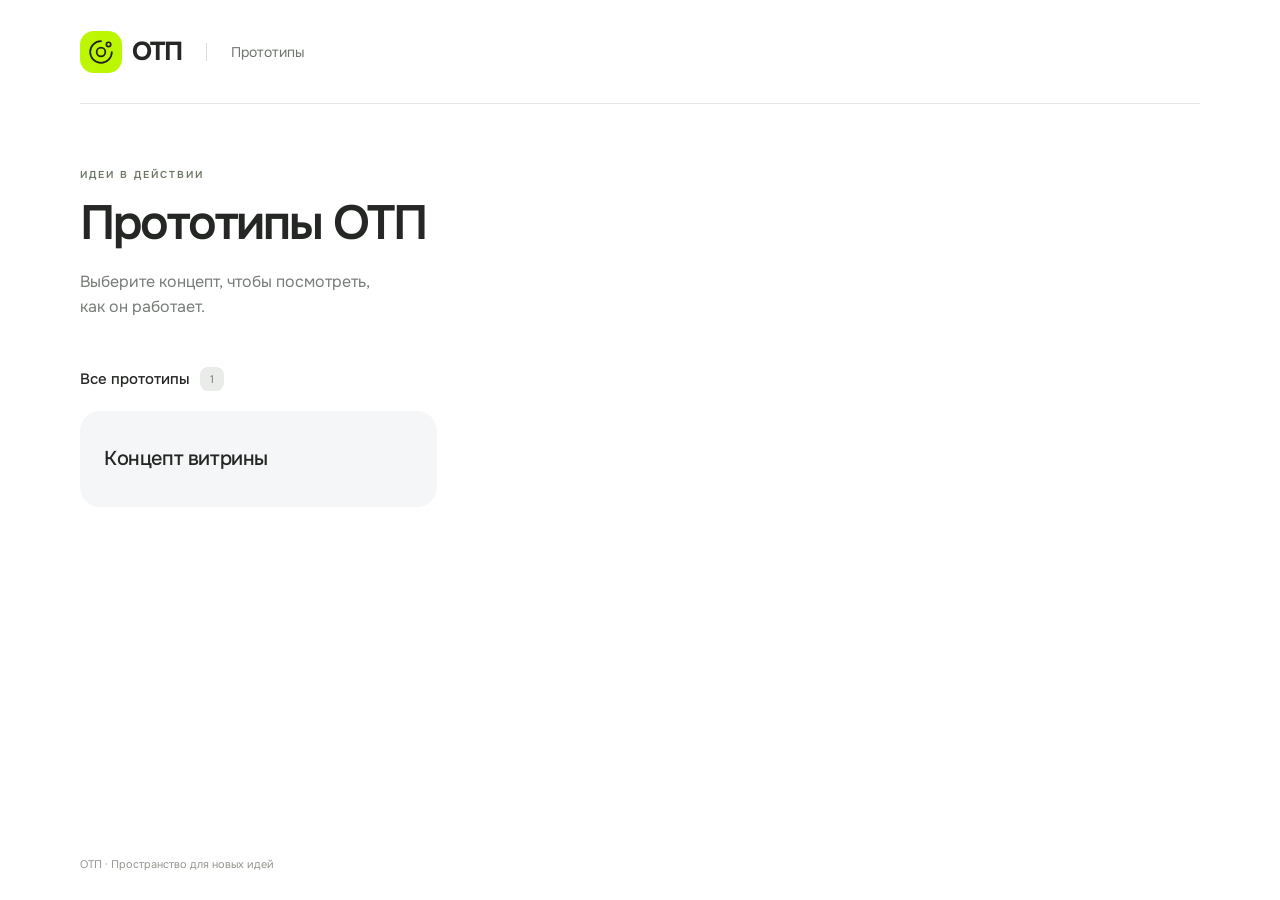
==== commit f8e09bce: "Упрощена главная страница прототипов" ====
--- a/index.html
+++ b/index.html
@@ -1 +1 @@
-<!doctype html><html lang="ru"><head><meta charset="utf-8"><meta name="viewport" content="width=device-width,initial-scale=1,viewport-fit=cover"><meta name="theme-color" content="#f6f7f8"><title>ОТП · Прототипы</title><meta name="description" content="Интерактивные прототипы ОТП. Выберите концепт, чтобы посмотреть его в действии."><link rel="icon" href="assets/6858beac-b441-4aff-a8ef-e84af8ec0150.svg"><link rel="preload" href="assets/Onest.ttf" as="font" type="font/ttf" crossorigin><link rel="stylesheet" href="portal.css"></head><body><div class="portal"><header class="portal-header"><a class="portal-brand" href="index.html" aria-label="ОТП · Главная страница прототипов"><span class="brand-symbol"><img src="assets/6858beac-b441-4aff-a8ef-e84af8ec0150.svg" alt="" width="26" height="26"></span><span>ОТП</span></a><span class="header-label">Прототипы</span></header><main><section class="portal-intro" aria-labelledby="portal-title"><span class="eyebrow">ИДЕИ В ДЕЙСТВИИ</span><h1 id="portal-title">Прототипы ОТП</h1><p>Выберите концепт, чтобы посмотреть,<br class="desktop-break"> как он работает.</p></section><section class="prototype-section" aria-label="Доступные прототипы"><div class="section-heading"><h2>Все прототипы</h2><span class="prototype-count" aria-label="Количество прототипов: 1">1</span></div><div class="prototype-grid"><a class="prototype-card" href="showcase.html" aria-label="Открыть: Концепт витрины"><div class="card-preview"><img src="assets/8cc723ce-2a42-468f-bbab-6419215a247a.png" alt="" width="1170" height="1946"><span class="preview-label">Мобильный банк</span><span class="preview-open" aria-hidden="true">↗</span></div><div class="card-copy"><h2>Концепт витрины</h2><p>Офферы, продукты и сервисы в новой витрине мобильного банка.</p><span class="card-action">Открыть прототип <span aria-hidden="true">→</span></span></div></a></div></section></main><footer class="portal-footer">ОТП · Пространство для новых идей</footer></div></body></html>+<!doctype html><html lang="ru"><head><meta charset="utf-8"><meta name="viewport" content="width=device-width,initial-scale=1,viewport-fit=cover"><meta name="theme-color" content="#ffffff"><title>ОТП · Прототипы</title><meta name="description" content="Интерактивные прототипы ОТП. Выберите концепт, чтобы посмотреть его в действии."><link rel="icon" href="assets/6858beac-b441-4aff-a8ef-e84af8ec0150.svg"><link rel="preload" href="assets/Onest.ttf" as="font" type="font/ttf" crossorigin><link rel="stylesheet" href="portal.css"></head><body><div class="portal"><header class="portal-header"><a class="portal-brand" href="index.html" aria-label="ОТП · Главная страница прототипов"><span class="brand-symbol"><img src="assets/6858beac-b441-4aff-a8ef-e84af8ec0150.svg" alt="" width="26" height="26"></span><span>ОТП</span></a><span class="header-label">Прототипы</span></header><main><section class="portal-intro" aria-labelledby="portal-title"><span class="eyebrow">ИДЕИ В ДЕЙСТВИИ</span><h1 id="portal-title">Прототипы ОТП</h1><p>Выберите концепт, чтобы посмотреть,<br class="desktop-break"> как он работает.</p></section><section class="prototype-section" aria-label="Доступные прототипы"><div class="section-heading"><h2>Все прототипы</h2><span class="prototype-count" aria-label="Количество прототипов: 1">1</span></div><div class="prototype-grid"><a class="prototype-card" href="showcase.html" aria-label="Открыть: Концепт витрины"><h2>Концепт витрины</h2></a></div></section></main><footer class="portal-footer">ОТП · Пространство для новых идей</footer></div></body></html>
--- a/portal.css
+++ b/portal.css
@@ -1,7 +1,7 @@
 @font-face{font-family:Onest;src:url('assets/Onest.ttf') format('truetype');font-weight:100 900;font-display:swap}
-:root{font-family:Onest,Arial,sans-serif;color:#242724;background:#f6f7f8;font-synthesis:none;-webkit-text-size-adjust:100%}
+:root{font-family:Onest,Arial,sans-serif;color:#242724;background:#fff;font-synthesis:none;-webkit-text-size-adjust:100%}
 *{box-sizing:border-box}
-body{margin:0;min-width:280px}
+body{margin:0;min-width:280px;background:#fff}
 a{color:inherit;text-decoration:none;-webkit-tap-highlight-color:transparent}
 a:focus-visible{outline:3px solid #76af00;outline-offset:5px}
 h1,h2,p{margin:0}
@@ -20,17 +20,9 @@
 .section-heading h2{font-size:15px;font-weight:500;line-height:22px}
 .prototype-count{display:grid;place-items:center;min-width:24px;height:24px;padding:0 7px;background:#e9ece8;border-radius:8px;color:#788073;font-size:11px}
 .prototype-grid{display:grid;grid-template-columns:repeat(auto-fill,minmax(min(100%,320px),1fr));gap:24px;align-items:start}
-.prototype-card{display:block;min-width:0;overflow:hidden;border-radius:24px;background:#fff;border:1px solid #e8ebe7;transition:box-shadow .2s,transform .2s}
-.card-preview{height:232px;position:relative;background:#0c0519;overflow:hidden}
-.card-preview>img{display:block;width:100%;height:100%;object-fit:cover;object-position:50% 44%;transition:transform .4s}
-.preview-label{position:absolute;left:18px;top:18px;padding:7px 10px;border:1px solid #ffffff26;border-radius:20px;background:#ffffff1a;backdrop-filter:blur(12px);-webkit-backdrop-filter:blur(12px);font-size:10px;line-height:12px;color:#fff}
-.preview-open{position:absolute;right:16px;bottom:16px;display:grid;place-items:center;width:36px;height:36px;border-radius:50%;background:#ffffffed;color:#222;font-size:22px}
-.card-copy{padding:24px}
-.card-copy h2{font-size:22px;line-height:27px;font-weight:550;letter-spacing:-.5px}
-.card-copy p{margin-top:10px;max-width:280px;color:#7b807a;font-size:13px;line-height:20px}
-.card-action{display:flex;align-items:center;gap:10px;margin-top:24px;font-size:12px;font-weight:500;color:#5b8515}
-.card-action>span{font-size:17px;line-height:14px}
+.prototype-card{display:flex;align-items:center;min-width:0;min-height:96px;padding:24px;border-radius:20px;background:#f5f6f7;transition:background .2s}
+.prototype-card h2{font-size:20px;line-height:26px;font-weight:500;letter-spacing:-.4px}
 .portal-footer{padding:48px 0 28px;color:#92978f;font-size:11px;line-height:16px}
-@media(hover:hover){.prototype-card:hover{transform:translateY(-3px);box-shadow:0 14px 32px #2d3d1710}.prototype-card:hover .card-preview>img{transform:scale(1.035)}}
-@media(max-width:650px){.portal{padding:0 20px;padding-top:env(safe-area-inset-top,0px);padding-bottom:env(safe-area-inset-bottom,0px)}.portal-header{height:84px;gap:18px}.portal-brand{font-size:24px}.brand-symbol{width:36px;height:36px;border-radius:12px}.header-label{padding-left:18px;font-size:12px}.portal-intro{padding:40px 0 36px}.portal-intro h1{font-size:36px;letter-spacing:-1.5px}.portal-intro p{font-size:14px;line-height:22px;margin-top:14px}.desktop-break{display:none}.prototype-grid{gap:18px}.card-preview{height:224px}.card-copy{padding:22px}.portal-footer{padding:36px 0 24px}}
-@media(prefers-reduced-motion:reduce){.prototype-card,.card-preview>img{transition:none}.prototype-card:hover,.prototype-card:hover .card-preview>img{transform:none}}
+@media(hover:hover){.prototype-card:hover{background:#edf0eb}}
+@media(max-width:650px){.portal{padding:0 20px;padding-top:env(safe-area-inset-top,0px);padding-bottom:env(safe-area-inset-bottom,0px)}.portal-header{height:84px;gap:18px}.portal-brand{font-size:24px}.brand-symbol{width:36px;height:36px;border-radius:12px}.header-label{padding-left:18px;font-size:12px}.portal-intro{padding:40px 0 36px}.portal-intro h1{font-size:36px;letter-spacing:-1.5px}.portal-intro p{font-size:14px;line-height:22px;margin-top:14px}.desktop-break{display:none}.prototype-grid{gap:18px}.portal-footer{padding:36px 0 24px}}
+@media(prefers-reduced-motion:reduce){.prototype-card{transition:none}}
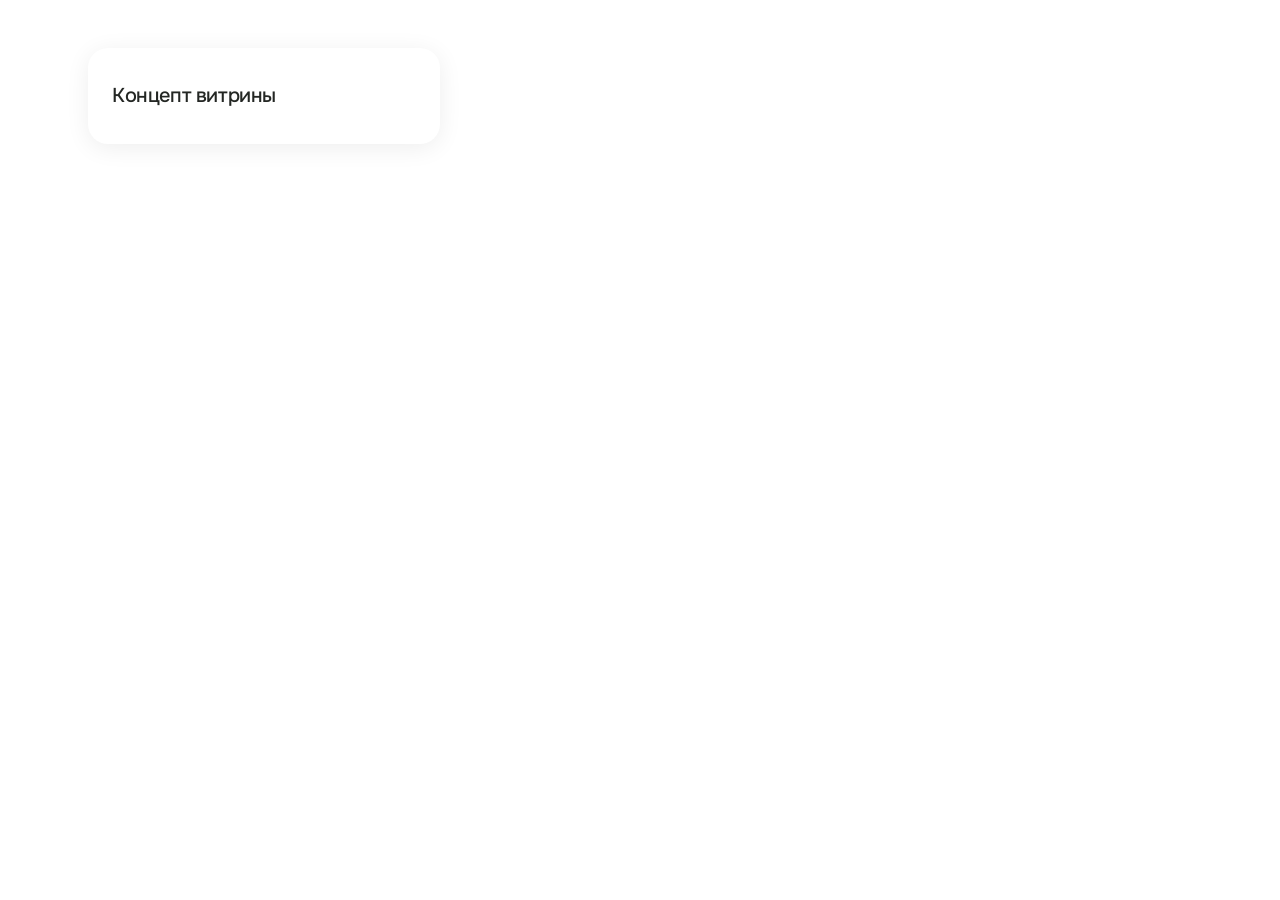
==== commit 0be0497c: "Оставлена одна белая плашка на главной" ====
--- a/index.html
+++ b/index.html
@@ -1 +1 @@
-<!doctype html><html lang="ru"><head><meta charset="utf-8"><meta name="viewport" content="width=device-width,initial-scale=1,viewport-fit=cover"><meta name="theme-color" content="#ffffff"><title>ОТП · Прототипы</title><meta name="description" content="Интерактивные прототипы ОТП. Выберите концепт, чтобы посмотреть его в действии."><link rel="icon" href="assets/6858beac-b441-4aff-a8ef-e84af8ec0150.svg"><link rel="preload" href="assets/Onest.ttf" as="font" type="font/ttf" crossorigin><link rel="stylesheet" href="portal.css"></head><body><div class="portal"><header class="portal-header"><a class="portal-brand" href="index.html" aria-label="ОТП · Главная страница прототипов"><span class="brand-symbol"><img src="assets/6858beac-b441-4aff-a8ef-e84af8ec0150.svg" alt="" width="26" height="26"></span><span>ОТП</span></a><span class="header-label">Прототипы</span></header><main><section class="portal-intro" aria-labelledby="portal-title"><span class="eyebrow">ИДЕИ В ДЕЙСТВИИ</span><h1 id="portal-title">Прототипы ОТП</h1><p>Выберите концепт, чтобы посмотреть,<br class="desktop-break"> как он работает.</p></section><section class="prototype-section" aria-label="Доступные прототипы"><div class="section-heading"><h2>Все прототипы</h2><span class="prototype-count" aria-label="Количество прототипов: 1">1</span></div><div class="prototype-grid"><a class="prototype-card" href="showcase.html" aria-label="Открыть: Концепт витрины"><h2>Концепт витрины</h2></a></div></section></main><footer class="portal-footer">ОТП · Пространство для новых идей</footer></div></body></html>+<!doctype html><html lang="ru"><head><meta charset="utf-8"><meta name="viewport" content="width=device-width,initial-scale=1,viewport-fit=cover"><meta name="theme-color" content="#ffffff"><title>ОТП · Прототипы</title><meta name="description" content="Интерактивные прототипы ОТП. Выберите концепт, чтобы посмотреть его в действии."><link rel="icon" href="assets/6858beac-b441-4aff-a8ef-e84af8ec0150.svg"><link rel="preload" href="assets/Onest.ttf" as="font" type="font/ttf" crossorigin><link rel="stylesheet" href="portal.css"></head><body><main class="portal" aria-label="Прототипы"><a class="prototype-card" href="showcase.html" aria-label="Открыть: Концепт витрины"><h2>Концепт витрины</h2></a></main></body></html>
--- a/portal.css
+++ b/portal.css
@@ -1,28 +1,11 @@
 @font-face{font-family:Onest;src:url('assets/Onest.ttf') format('truetype');font-weight:100 900;font-display:swap}
 :root{font-family:Onest,Arial,sans-serif;color:#242724;background:#fff;font-synthesis:none;-webkit-text-size-adjust:100%}
 *{box-sizing:border-box}
-body{margin:0;min-width:280px;background:#fff}
-a{color:inherit;text-decoration:none;-webkit-tap-highlight-color:transparent}
-a:focus-visible{outline:3px solid #76af00;outline-offset:5px}
-h1,h2,p{margin:0}
-.portal{width:min(100%,1248px);min-height:100svh;margin:auto;padding:0 64px;display:flex;flex-direction:column}
-.portal-header{height:104px;display:flex;align-items:center;gap:24px;border-bottom:1px solid #e4e7e5}
-.portal-brand{display:flex;align-items:center;gap:10px;font-size:26px;font-weight:700;letter-spacing:-1px}
-.brand-symbol{width:42px;height:42px;display:grid;place-items:center;background:#bcf600;border-radius:14px}
-.brand-symbol img{display:block}
-.header-label{border-left:1px solid #d8ddda;padding-left:24px;font-size:14px;color:#70766f}
-main{flex:1}
-.portal-intro{padding:64px 0 48px}
-.eyebrow{display:block;color:#6b7663;font-size:10px;font-weight:600;letter-spacing:2px;margin-bottom:16px}
-.portal-intro h1{font-size:48px;line-height:1.12;letter-spacing:-2px;font-weight:600}
-.portal-intro p{margin-top:18px;color:#777d78;font-size:16px;line-height:25px}
-.section-heading{display:flex;align-items:center;gap:10px;margin-bottom:20px}
-.section-heading h2{font-size:15px;font-weight:500;line-height:22px}
-.prototype-count{display:grid;place-items:center;min-width:24px;height:24px;padding:0 7px;background:#e9ece8;border-radius:8px;color:#788073;font-size:11px}
-.prototype-grid{display:grid;grid-template-columns:repeat(auto-fill,minmax(min(100%,320px),1fr));gap:24px;align-items:start}
-.prototype-card{display:flex;align-items:center;min-width:0;min-height:96px;padding:24px;border-radius:20px;background:#f5f6f7;transition:background .2s}
-.prototype-card h2{font-size:20px;line-height:26px;font-weight:500;letter-spacing:-.4px}
-.portal-footer{padding:48px 0 28px;color:#92978f;font-size:11px;line-height:16px}
-@media(hover:hover){.prototype-card:hover{background:#edf0eb}}
-@media(max-width:650px){.portal{padding:0 20px;padding-top:env(safe-area-inset-top,0px);padding-bottom:env(safe-area-inset-bottom,0px)}.portal-header{height:84px;gap:18px}.portal-brand{font-size:24px}.brand-symbol{width:36px;height:36px;border-radius:12px}.header-label{padding-left:18px;font-size:12px}.portal-intro{padding:40px 0 36px}.portal-intro h1{font-size:36px;letter-spacing:-1.5px}.portal-intro p{font-size:14px;line-height:22px;margin-top:14px}.desktop-break{display:none}.prototype-grid{gap:18px}.portal-footer{padding:36px 0 24px}}
+body{margin:0;min-width:280px;min-height:100svh;background:#fff}
+.portal{width:min(100%,1200px);min-height:100svh;margin:auto;padding:48px;display:grid;grid-template-columns:repeat(auto-fill,minmax(min(100%,320px),1fr));gap:24px;align-content:start}
+.prototype-card{display:flex;align-items:center;min-width:0;min-height:96px;padding:24px;border-radius:20px;background:#fff;color:inherit;text-decoration:none;box-shadow:0 4px 24px #00000012;-webkit-tap-highlight-color:transparent;transition:box-shadow .2s}
+.prototype-card h2{margin:0;font-size:20px;line-height:26px;font-weight:500;letter-spacing:-.4px}
+.prototype-card:focus-visible{outline:2px solid #76af00;outline-offset:5px}
+@media(hover:hover){.prototype-card:hover{box-shadow:0 6px 28px #0000001c}}
+@media(max-width:650px){.portal{padding:24px 20px;padding-top:calc(24px + env(safe-area-inset-top,0px));padding-bottom:calc(24px + env(safe-area-inset-bottom,0px));gap:20px}}
 @media(prefers-reduced-motion:reduce){.prototype-card{transition:none}}
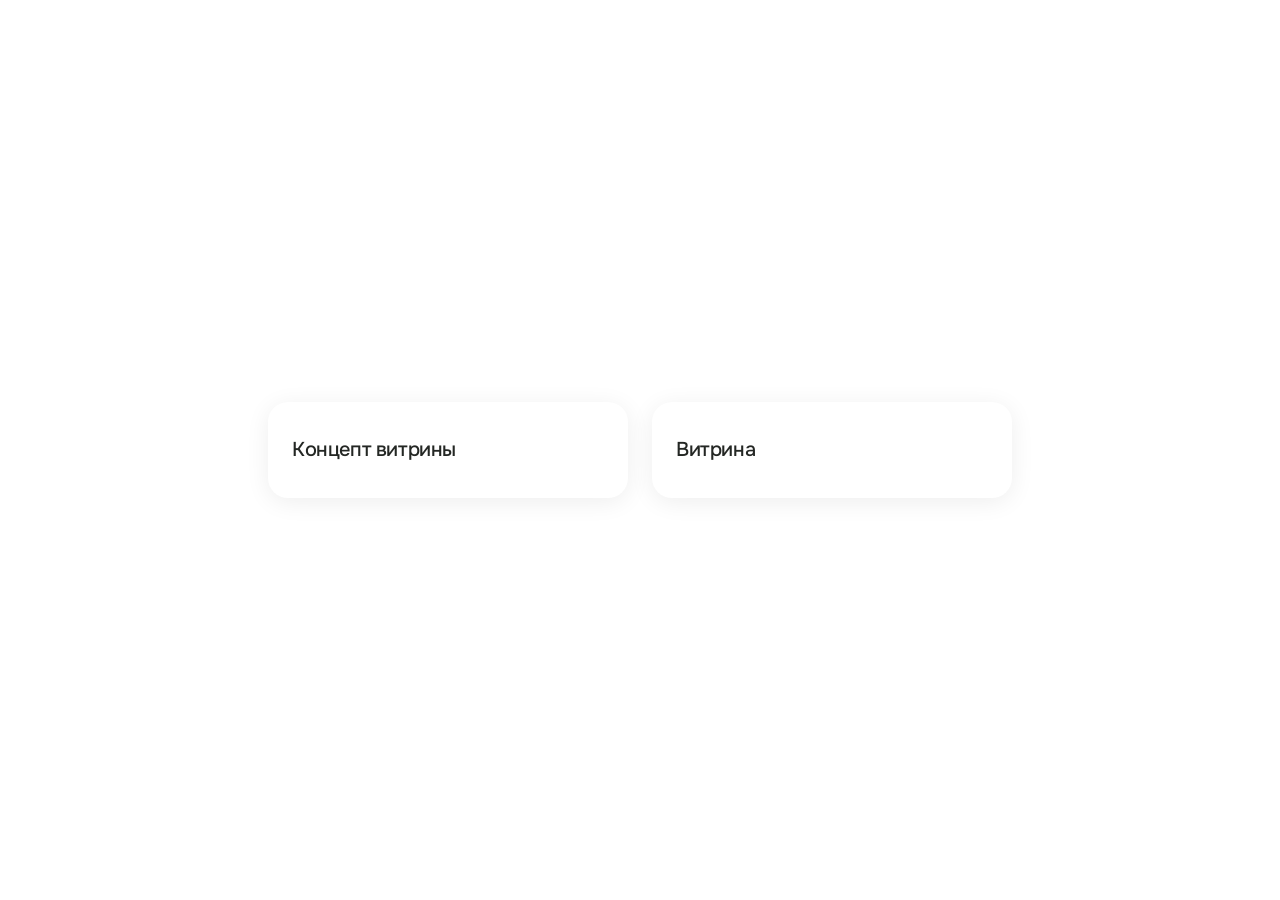
==== commit 3b820a72: "Добавлен раздел Витрина" ====
--- a/index.html
+++ b/index.html
@@ -1 +1 @@
-<!doctype html><html lang="ru"><head><meta charset="utf-8"><meta name="viewport" content="width=device-width,initial-scale=1,viewport-fit=cover"><meta name="theme-color" content="#ffffff"><title>ОТП · Прототипы</title><meta name="description" content="Интерактивные прототипы ОТП. Выберите концепт, чтобы посмотреть его в действии."><link rel="icon" href="assets/6858beac-b441-4aff-a8ef-e84af8ec0150.svg"><link rel="preload" href="assets/Onest.ttf" as="font" type="font/ttf" crossorigin><link rel="stylesheet" href="portal.css"></head><body><main class="portal" aria-label="Прототипы"><a class="prototype-card" href="showcase.html" aria-label="Открыть: Концепт витрины"><h2>Концепт витрины</h2></a></main></body></html>+<!doctype html><html lang="ru"><head><meta charset="utf-8"><meta name="viewport" content="width=device-width,initial-scale=1,viewport-fit=cover"><meta name="theme-color" content="#ffffff"><title>ОТП · Прототипы</title><meta name="description" content="Интерактивные прототипы ОТП. Выберите концепт, чтобы посмотреть его в действии."><link rel="icon" href="assets/6858beac-b441-4aff-a8ef-e84af8ec0150.svg"><link rel="preload" href="assets/Onest.ttf" as="font" type="font/ttf" crossorigin><link rel="stylesheet" href="portal.css"></head><body><main class="portal" aria-label="Прототипы"><a class="prototype-card" href="showcase.html" aria-label="Открыть: Концепт витрины"><h2>Концепт витрины</h2></a><a class="prototype-card" href="storefront.html" aria-label="Открыть: Витрина"><h2>Витрина</h2></a></main></body></html>
--- a/portal.css
+++ b/portal.css
@@ -2,7 +2,7 @@
 :root{font-family:Onest,Arial,sans-serif;color:#242724;background:#fff;font-synthesis:none;-webkit-text-size-adjust:100%}
 *{box-sizing:border-box}
 body{margin:0;min-width:280px;min-height:100svh;background:#fff}
-.portal{width:min(100%,1200px);min-height:100svh;margin:auto;padding:48px;display:grid;grid-template-columns:repeat(auto-fill,minmax(min(100%,320px),1fr));gap:24px;align-content:start}
+.portal{width:min(100%,1200px);min-height:100dvh;margin:auto;padding:48px;display:grid;grid-template-columns:repeat(auto-fit,minmax(min(100%,320px),360px));gap:24px;align-content:center;justify-content:center}
 .prototype-card{display:flex;align-items:center;min-width:0;min-height:96px;padding:24px;border-radius:20px;background:#fff;color:inherit;text-decoration:none;box-shadow:0 4px 24px #00000012;-webkit-tap-highlight-color:transparent;transition:box-shadow .2s}
 .prototype-card h2{margin:0;font-size:20px;line-height:26px;font-weight:500;letter-spacing:-.4px}
 .prototype-card:focus-visible{outline:2px solid #76af00;outline-offset:5px}
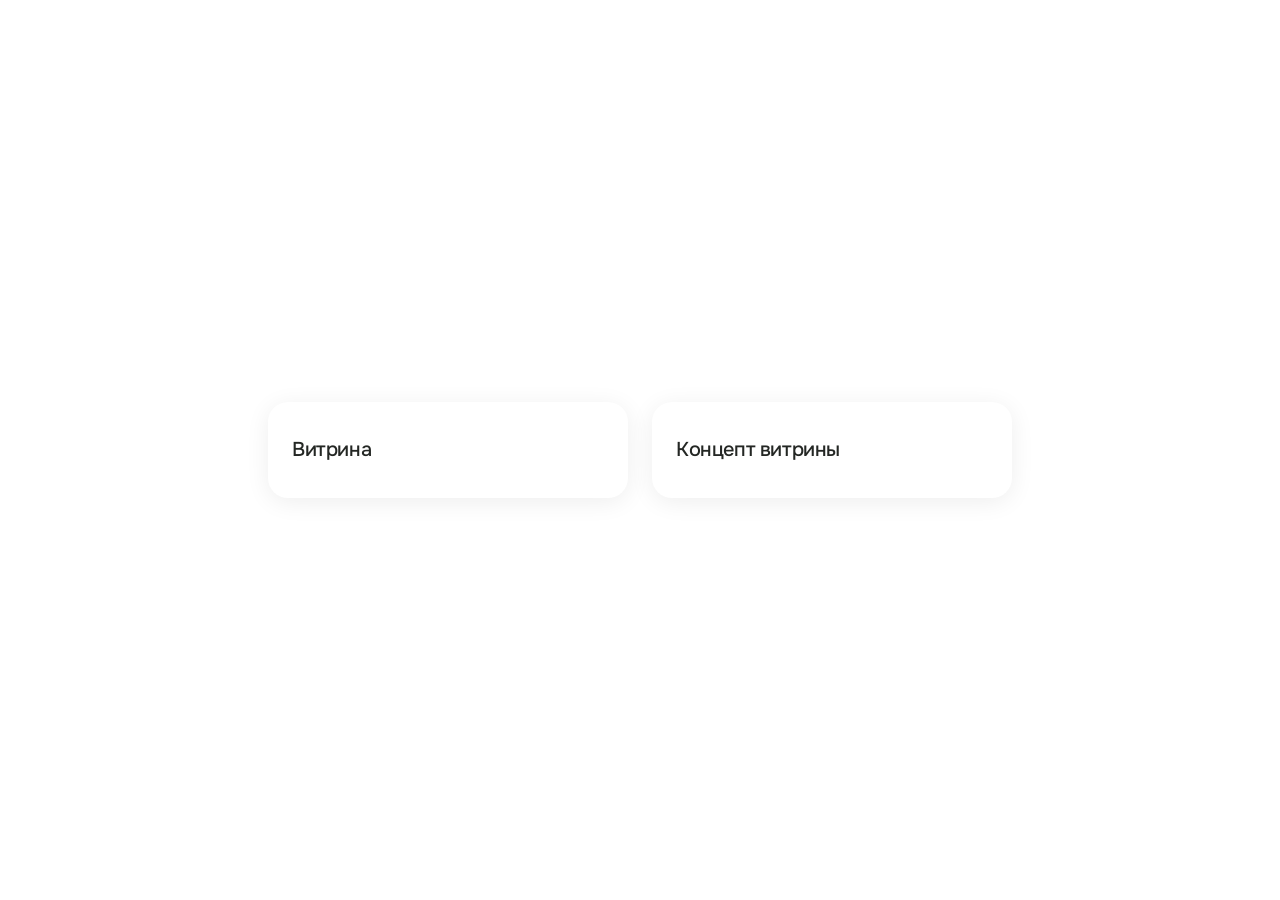
==== commit 1766b874: "Витрина поднята на первое место на главной" ====
--- a/index.html
+++ b/index.html
@@ -1 +1 @@
-<!doctype html><html lang="ru"><head><meta charset="utf-8"><meta name="viewport" content="width=device-width,initial-scale=1,viewport-fit=cover"><meta name="theme-color" content="#ffffff"><title>ОТП · Прототипы</title><meta name="description" content="Интерактивные прототипы ОТП. Выберите концепт, чтобы посмотреть его в действии."><link rel="icon" href="assets/6858beac-b441-4aff-a8ef-e84af8ec0150.svg"><link rel="preload" href="assets/Onest.ttf" as="font" type="font/ttf" crossorigin><link rel="stylesheet" href="portal.css"></head><body><main class="portal" aria-label="Прототипы"><a class="prototype-card" href="showcase.html" aria-label="Открыть: Концепт витрины"><h2>Концепт витрины</h2></a><a class="prototype-card" href="storefront.html" aria-label="Открыть: Витрина"><h2>Витрина</h2></a></main></body></html>+<!doctype html><html lang="ru"><head><meta charset="utf-8"><meta name="viewport" content="width=device-width,initial-scale=1,viewport-fit=cover"><meta name="theme-color" content="#ffffff"><title>ОТП · Прототипы</title><meta name="description" content="Интерактивные прототипы ОТП. Выберите концепт, чтобы посмотреть его в действии."><link rel="icon" href="assets/6858beac-b441-4aff-a8ef-e84af8ec0150.svg"><link rel="preload" href="assets/Onest.ttf" as="font" type="font/ttf" crossorigin><link rel="stylesheet" href="portal.css"></head><body><main class="portal" aria-label="Прототипы"><a class="prototype-card" href="storefront.html" aria-label="Открыть: Витрина"><h2>Витрина</h2></a><a class="prototype-card" href="showcase.html" aria-label="Открыть: Концепт витрины"><h2>Концепт витрины</h2></a></main></body></html>
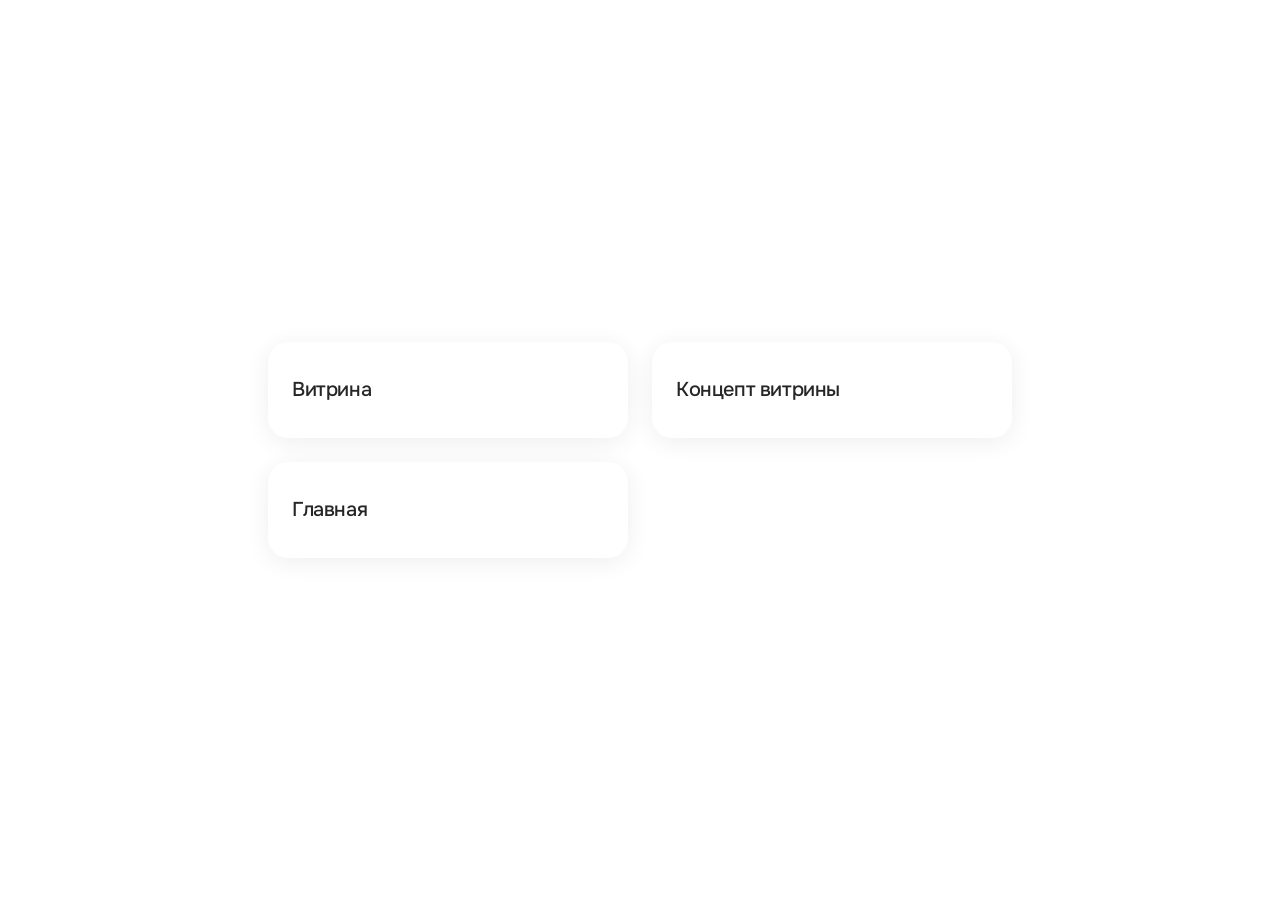
==== commit 17acda9a: "Добавлен прототип Главная" ====
--- a/index.html
+++ b/index.html
@@ -1 +1 @@
-<!doctype html><html lang="ru"><head><meta charset="utf-8"><meta name="viewport" content="width=device-width,initial-scale=1,viewport-fit=cover"><meta name="theme-color" content="#ffffff"><title>ОТП · Прототипы</title><meta name="description" content="Интерактивные прототипы ОТП. Выберите концепт, чтобы посмотреть его в действии."><link rel="icon" href="assets/6858beac-b441-4aff-a8ef-e84af8ec0150.svg"><link rel="preload" href="assets/Onest.ttf" as="font" type="font/ttf" crossorigin><link rel="stylesheet" href="portal.css"></head><body><main class="portal" aria-label="Прототипы"><a class="prototype-card" href="storefront.html" aria-label="Открыть: Витрина"><h2>Витрина</h2></a><a class="prototype-card" href="showcase.html" aria-label="Открыть: Концепт витрины"><h2>Концепт витрины</h2></a></main></body></html>+<!doctype html><html lang="ru"><head><meta charset="utf-8"><meta name="viewport" content="width=device-width,initial-scale=1,viewport-fit=cover"><meta name="theme-color" content="#ffffff"><title>ОТП · Прототипы</title><meta name="description" content="Интерактивные прототипы ОТП. Выберите концепт, чтобы посмотреть его в действии."><link rel="icon" href="assets/6858beac-b441-4aff-a8ef-e84af8ec0150.svg"><link rel="preload" href="assets/Onest.ttf" as="font" type="font/ttf" crossorigin><link rel="stylesheet" href="portal.css"></head><body><main class="portal" aria-label="Прототипы"><a class="prototype-card" href="storefront.html" aria-label="Открыть: Витрина"><h2>Витрина</h2></a><a class="prototype-card" href="showcase.html" aria-label="Открыть: Концепт витрины"><h2>Концепт витрины</h2></a><a class="prototype-card" href="home.html" aria-label="Открыть: Главная"><h2>Главная</h2></a></main></body></html>
